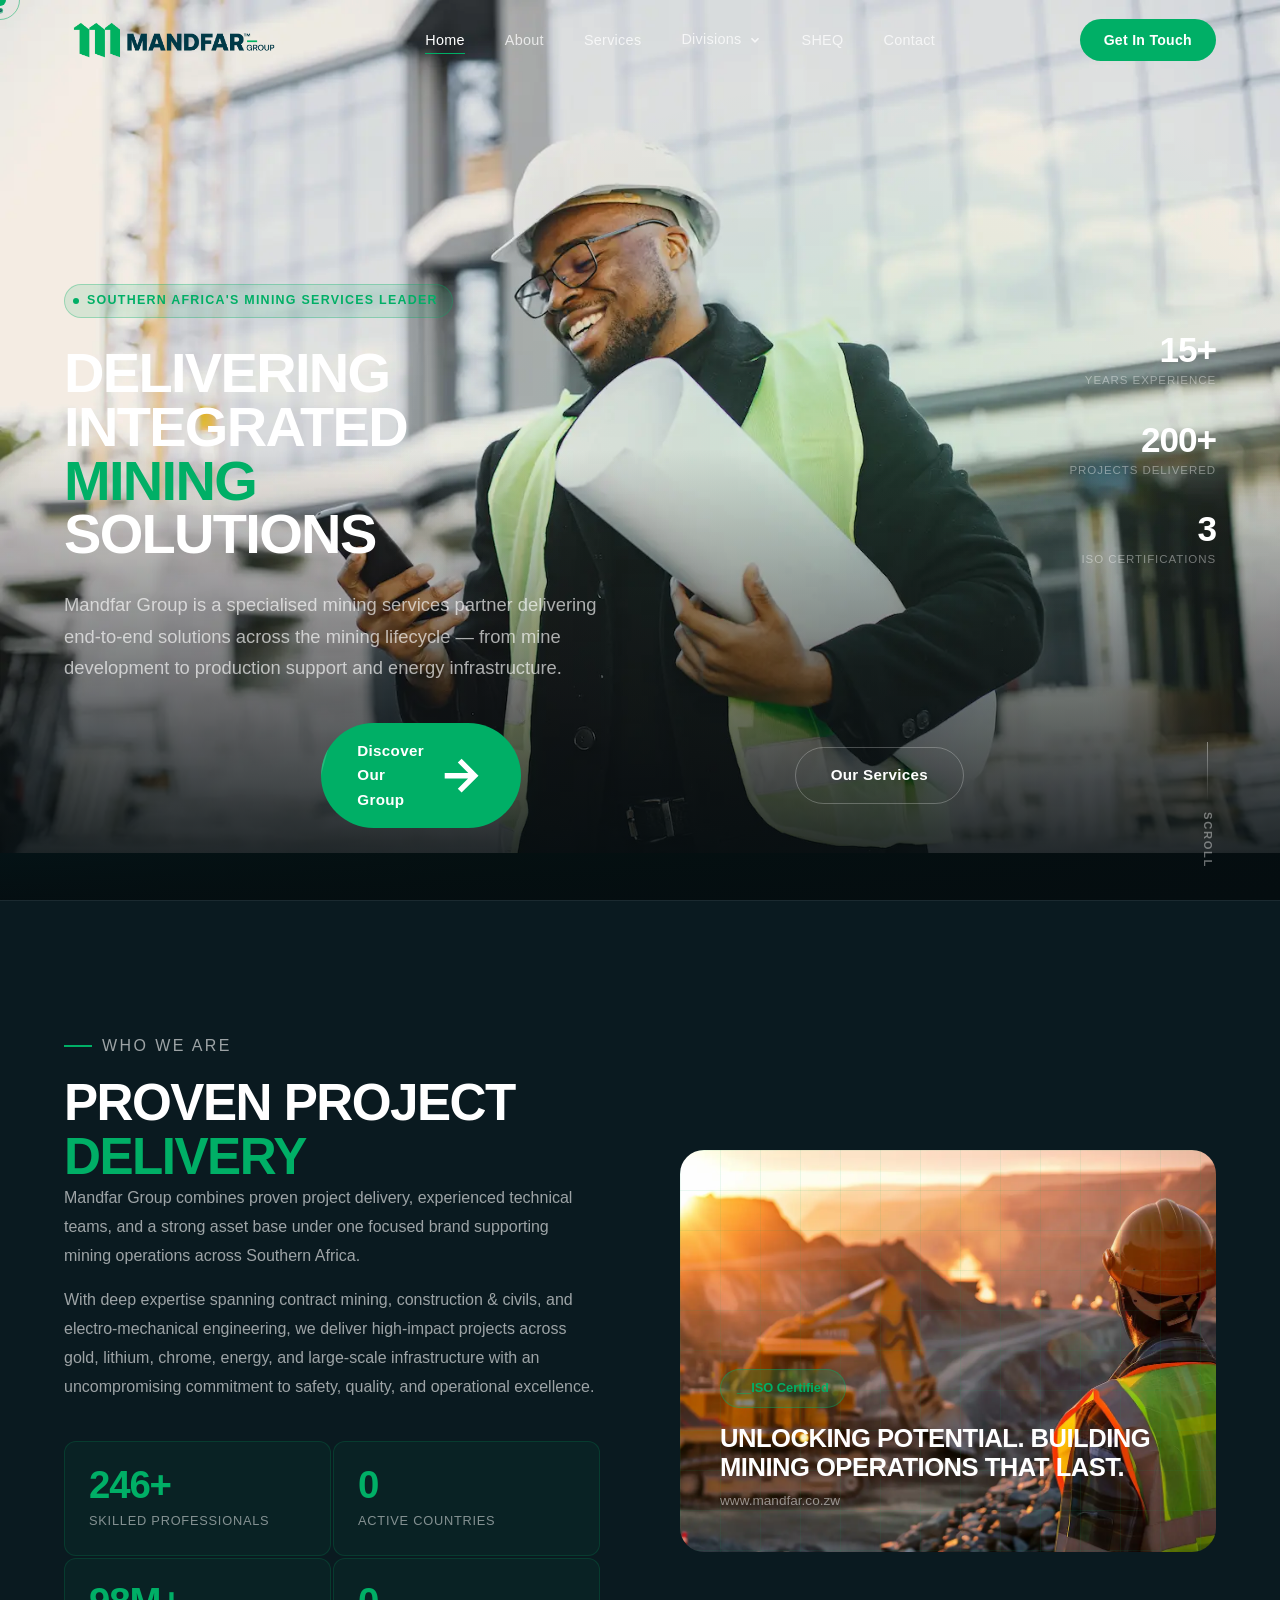
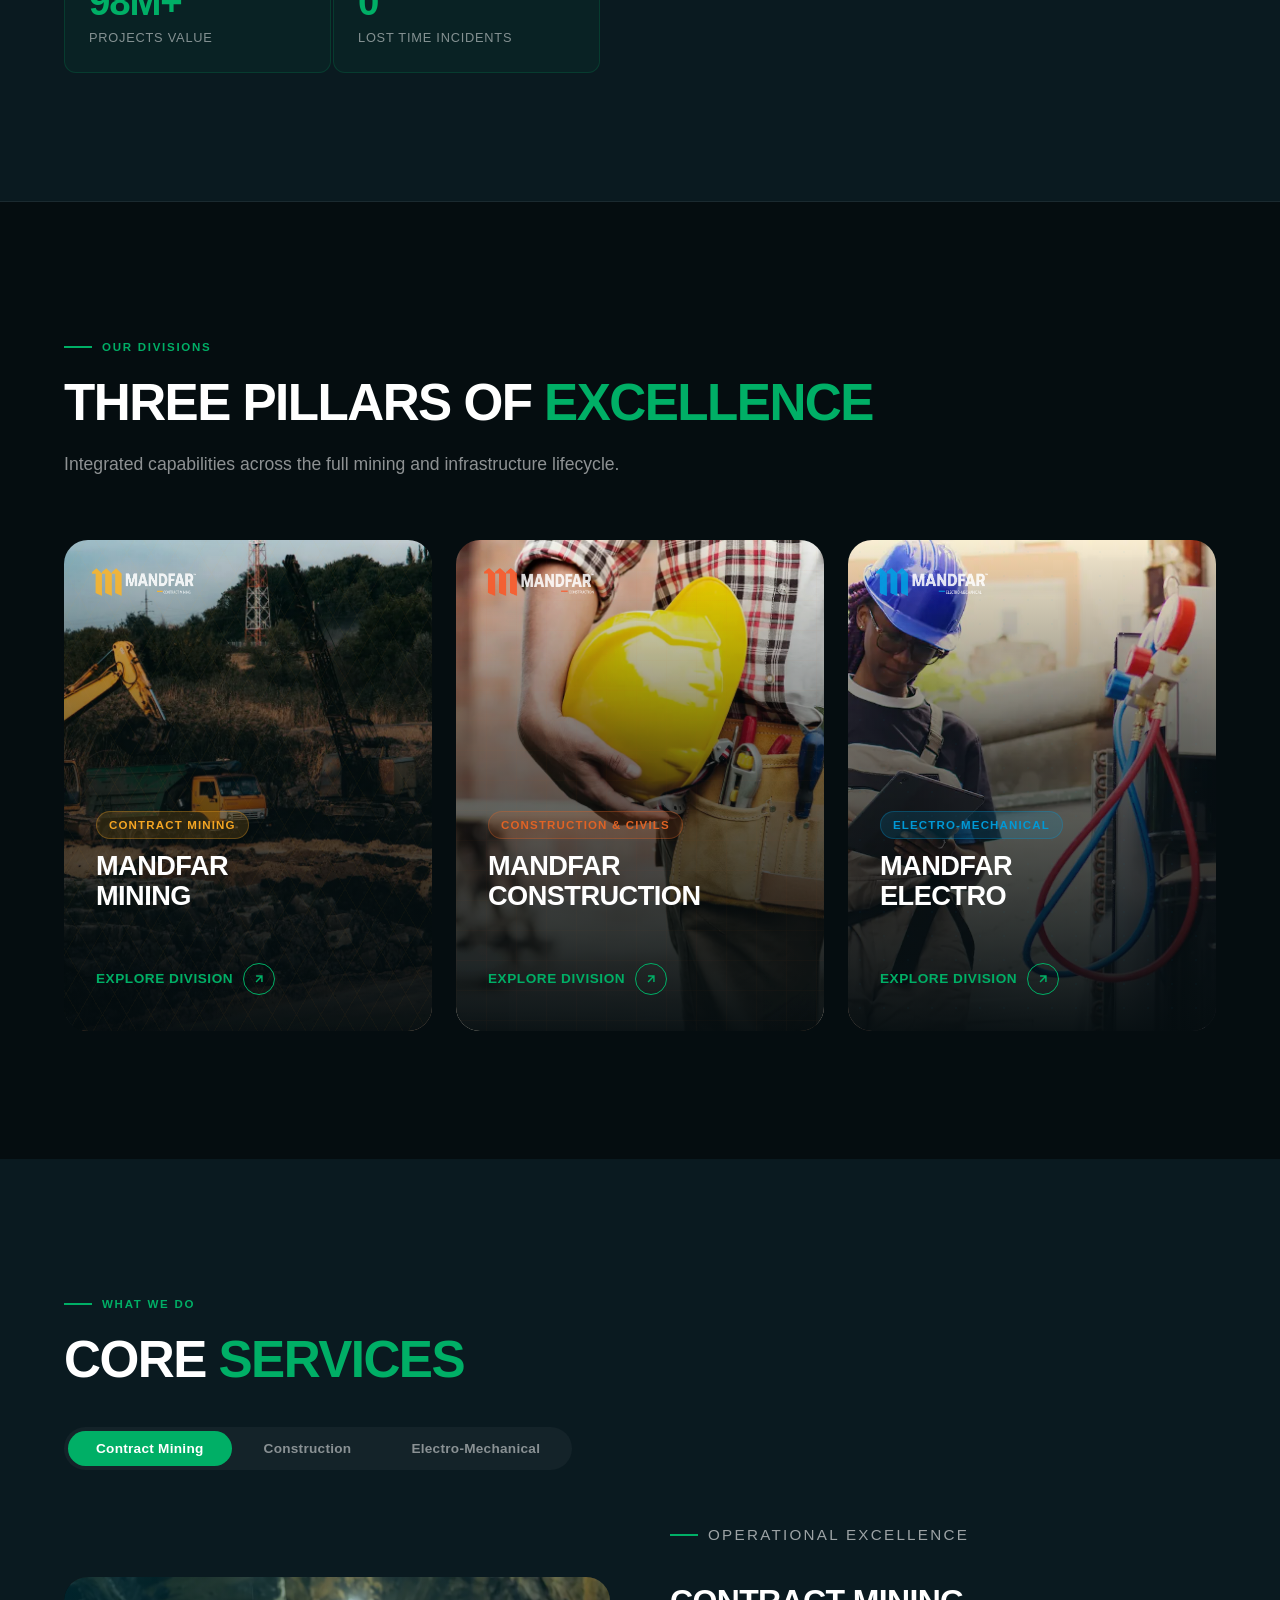
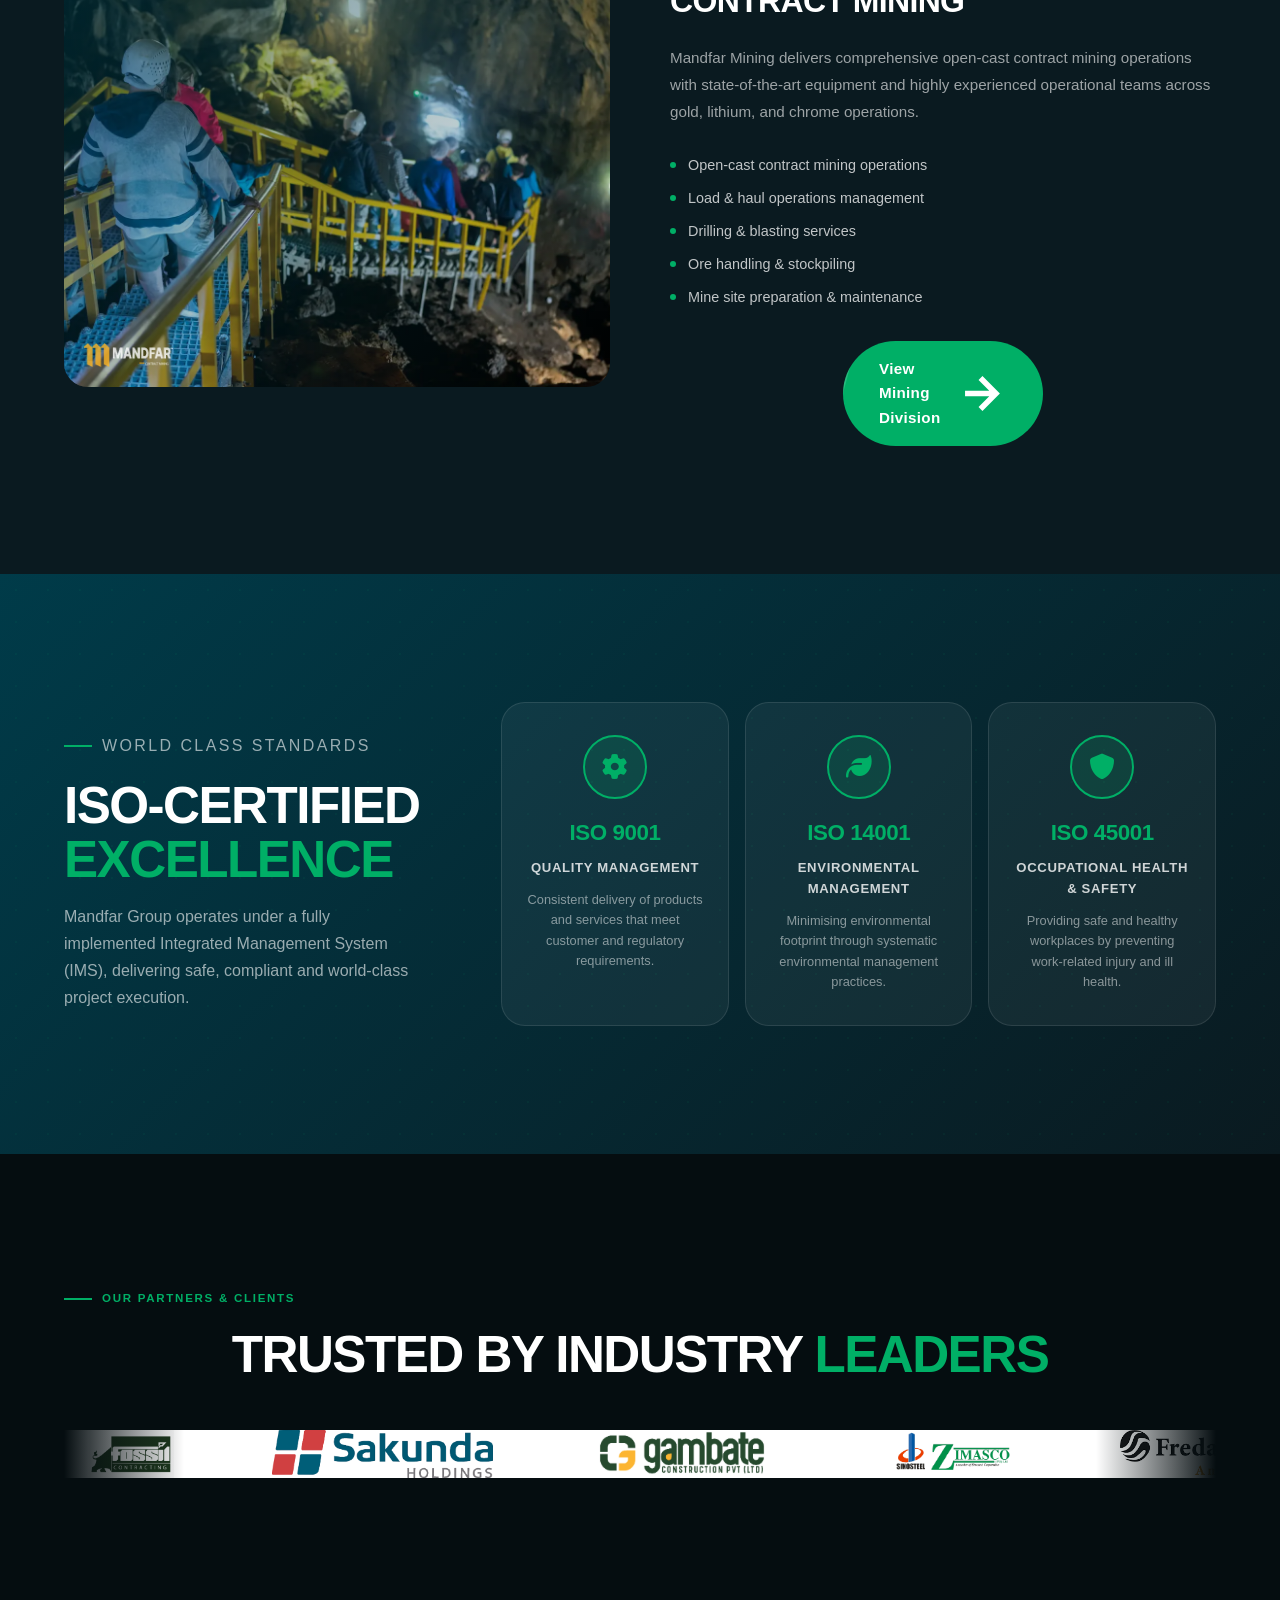
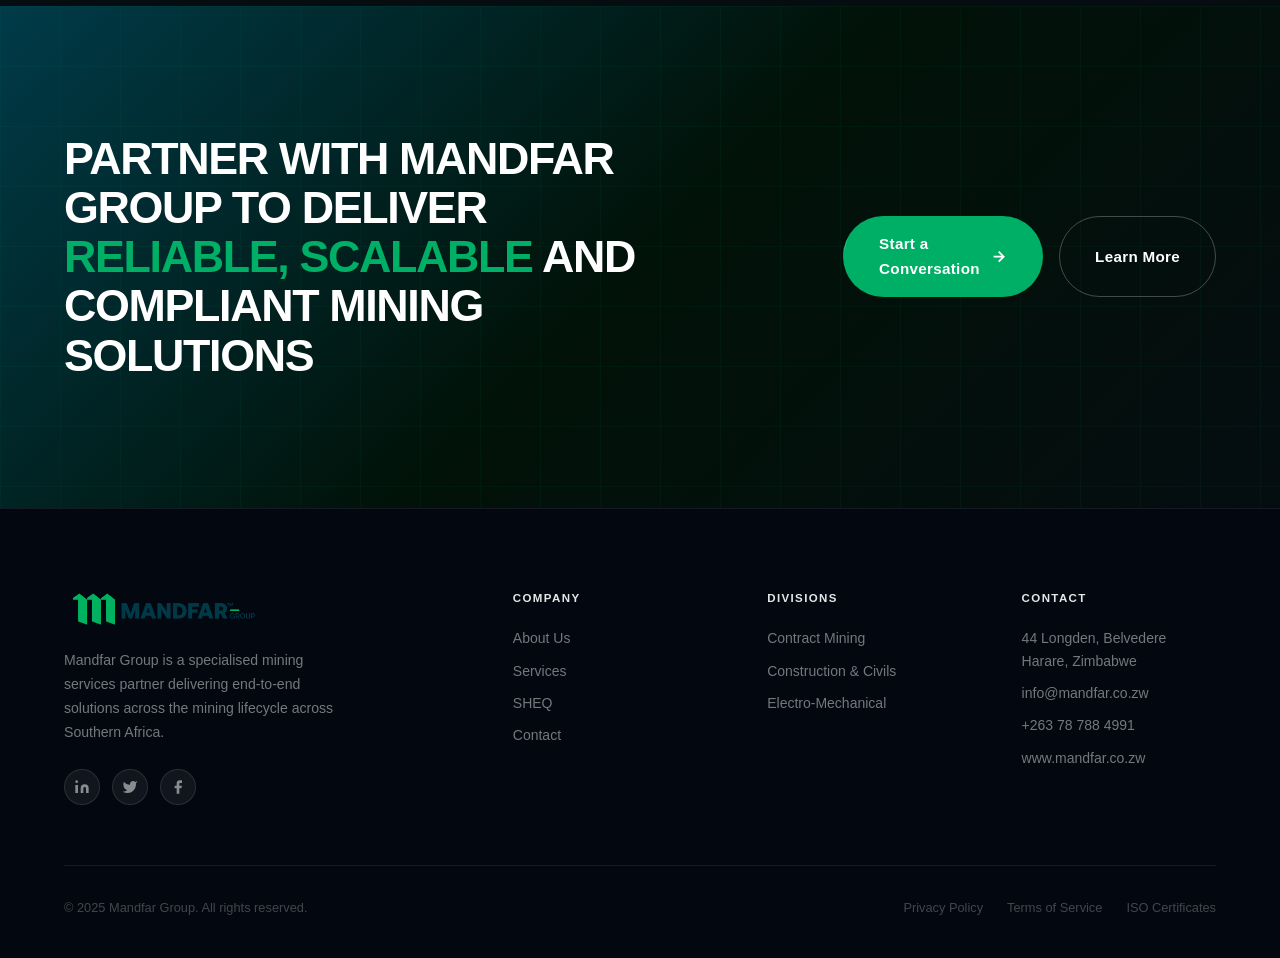
==== index.html @ 2b8f7aa3 "icon updates" ====
<!DOCTYPE html>
<html lang="en">
<head>
  <link rel="icon" type="image/svg+xml" href="/assets/mainlogo.png" />
<meta charset="UTF-8">
<meta name="viewport" content="width=device-width,initial-scale=1">
<title>Mandfar Group — Delivering Integrated Mining Solutions</title>
<meta name="description" content="Mandfar Group is a specialised mining services partner delivering end-to-end solutions across the mining lifecycle across Southern Africa.">
<link rel="stylesheet" href="css/main.css">
<link rel="stylesheet" href="https://cdnjs.cloudflare.com/ajax/libs/font-awesome/6.5.1/css/all.min.css">
<style>
/* Homepage extras */
.services-overview{background:var(--dark-2);}
.services-tabs{display:flex;gap:4px;background:rgba(255,255,255,.04);border-radius:100px;padding:4px;margin:40px 0 48px;width:fit-content;}
.services-tab{padding:10px 28px;border-radius:100px;font-size:.85rem;font-weight:600;letter-spacing:.02em;color:rgba(255,255,255,.5);transition:color .3s,background .3s;cursor:none;}
.services-tab.active{background:var(--green);color:var(--white);}
.services-content{display:none;}
.services-content.active{display:grid;grid-template-columns:1fr 1fr;gap:60px;align-items:center;}
.services-visual{position:relative;border-radius:var(--radius-lg);overflow:hidden;aspect-ratio:4/3;}
.services-visual-bg{position:absolute;inset:0;background-size:cover;background-position:center;height:100%;}
.services-visual-bg img{width:100%;height:100%;object-fit:cover;object-position:center;}
.services-visual-overlay{position:absolute;inset:0;background:linear-gradient(135deg,rgba(0,59,73,.6) 0%,transparent 100%);}
.services-info h3{font-size:2rem;font-weight:900;letter-spacing:-.02em;text-transform:uppercase;margin-bottom:16px;}
.services-info p{font-size:.95rem;font-weight:300;color:rgba(255,255,255,.6);line-height:1.8;margin-bottom:28px;}
.services-list{display:flex;flex-direction:column;gap:10px;margin-bottom:32px;}
.service-item{display:flex;align-items:center;gap:12px;font-size:.9rem;font-weight:400;color:rgba(255,255,255,.75);}
.service-item::before{content:'';width:6px;height:6px;border-radius:50%;background:var(--green);flex-shrink:0;}
.cta-band{background:linear-gradient(135deg,var(--teal) 0%,#011208 50%,var(--dark) 100%);position:relative;overflow:hidden;}
.cta-band::before{content:'';position:absolute;inset:0;background-image:linear-gradient(rgba(0,175,102,.05) 1px,transparent 1px),linear-gradient(90deg,rgba(0,175,102,.05) 1px,transparent 1px);background-size:60px 60px;}
.cta-band-inner{position:relative;z-index:1;display:flex;justify-content:space-between;align-items:center;gap:40px;flex-wrap:wrap;}
.cta-band h2{font-size:clamp(1.8rem,3.5vw,3rem);font-weight:900;letter-spacing:-.03em;text-transform:uppercase;max-width:600px;line-height:1.1;}
.cta-band h2 .accent{color:var(--green);}
.cta-band-actions{display:flex;gap:16px;flex-wrap:wrap;}
@media(max-width:900px){.services-content.active{grid-template-columns:1fr;}.cta-band-inner{flex-direction:column;align-items:flex-start;}}
@media(max-width:640px){.services-tabs{flex-wrap:wrap;border-radius:12px;}.services-tab{border-radius:8px;}}
</style>
</head>
<body>

<!-- Loader -->
<div id="page-loader">
  <img src="assets/mainlogo.png" alt="Mandfar Group" class="loader-logo">
  <div class="loader-bar-wrap"><div class="loader-bar"></div></div>
</div>

<!-- Cursor -->
<div id="cursor"></div>
<div id="cursor-follower"></div>

<!-- Navigation -->
<nav id="navbar">
  <a href="index.html" class="nav-logo"><img src="assets/mainlogo.png" alt="Mandfar Group"></a>
  <ul class="nav-links">
    <li><a href="index.html" class="nav-active">Home</a></li>
    <li><a href="about.html">About</a></li>
    <li><a href="services.html">Services</a></li>
    <li class="nav-dropdown">
      <a href="#">Divisions <svg viewBox="0 0 16 16" fill="none" stroke="currentColor" stroke-width="2"><path d="M4 6l4 4 4-4"/></svg></a>
      <div class="dropdown-menu">
        <a href="mining.html"><span class="dropdown-dot" style="background:var(--gold)"></span>Contract Mining</a>
        <a href="construction.html"><span class="dropdown-dot" style="background:var(--orange)"></span>Construction &amp; Civils</a>
        <a href="electro-mechanical.html"><span class="dropdown-dot" style="background:var(--blue)"></span>Electro-Mechanical</a>
      </div>
    </li>
    <li><a href="sheq.html">SHEQ</a></li>
    <li><a href="contact.html">Contact</a></li>
  </ul>
  <div class="nav-cta">
    <a href="contact.html" class="btn-nav">Get In Touch</a>
  </div>
  <button class="hamburger" id="hamburger" aria-label="Menu">
    <span></span><span></span><span></span>
  </button>
</nav>

<!-- Mobile Nav -->
<nav class="mobile-nav" id="mobile-nav">
  <a href="index.html">Home</a>
  <a href="about.html">About</a>
  <a href="services.html">Services</a>
  <a href="mining.html">Contract Mining</a>
  <a href="construction.html">Construction</a>
  <a href="electro-mechanical.html">Electro-Mechanical</a>
  <a href="sheq.html">SHEQ</a>
  <a href="contact.html">Contact</a>
</nav>

<!-- Hero -->
<section class="hero" >
  <div class="hero-bg"><img src="assets/hero.webp" alt="Hero Image"></div>
  <canvas id="hero-canvas"></canvas>
  <div class="hero-overlay"></div>
  <div class="hero-content">
    <div class="hero-tag"><span class="hero-tag-dot"></span> Southern Africa's Mining Services Leader</div>
    <h1 class="hero-title">
      <span class="hero-title-line"><span>Delivering</span></span>
      <span class="hero-title-line"><span>Integrated <span class="accent">Mining</span></span></span>
      <span class="hero-title-line"><span>Solutions</span></span>
    </h1>
    <p class="hero-desc">Mandfar Group is a specialised mining services partner delivering end-to-end solutions across the mining lifecycle — from mine development to production support and energy infrastructure.</p>
    <div class="hero-actions">
      <a href="about.html" class="btn-primary">Discover Our Group <svg class="btn-arrow" viewBox="0 0 24 24" fill="none" stroke="currentColor" stroke-width="2.5"><path d="M5 12h14M12 5l7 7-7 7"/></svg></a>
      <a href="services.html" class="btn-outline">Our Services</a>
    </div>
  </div>
  <div class="hero-stats">
    <div class="hero-stat">
      <div class="hero-stat-num"><span data-counter data-target="15" data-suffix="+">15+</span></div>
      <div class="hero-stat-label">Years Experience</div>
    </div>
    <div class="hero-stat">
      <div class="hero-stat-num"><span data-counter data-target="200" data-suffix="+">200+</span></div>
      <div class="hero-stat-label">Projects Delivered</div>
    </div>
    <div class="hero-stat">
      <div class="hero-stat-num"><span data-counter data-target="3" data-suffix="">3</span></div>
      <div class="hero-stat-label">ISO Certifications</div>
    </div>
  </div>
  <div class="hero-scroll">
    <div class="hero-scroll-line"></div>
    <span>Scroll</span>
  </div>
</section>

<!-- About Strip -->
<section class="section about-strip">
  <div class="about-strip-inner">
    <div class="about-strip-text">
      <p class="section-label reveal">Who We Are</p>
      <h2 class="section-title reveal delay-1">Proven Project <span class="accent">Delivery</span></h2>
      <p class="reveal delay-2">Mandfar Group combines proven project delivery, experienced technical teams, and a strong asset base under one focused brand supporting mining operations across Southern Africa.</p>
      <p class="reveal delay-3">With deep expertise spanning contract mining, construction &amp; civils, and electro-mechanical engineering, we deliver high-impact projects across gold, lithium, chrome, energy, and large-scale infrastructure with an uncompromising commitment to safety, quality, and operational excellence.</p>
      <div class="about-strip-stats">
        <div class="stat-card reveal delay-1">
          <div class="stat-card-num" data-counter data-target="250" data-suffix="+">250+</div>
          <div class="stat-card-label">Skilled Professionals</div>
        </div>
        <div class="stat-card reveal delay-2">
          <div class="stat-card-num" data-counter data-target="1" data-suffix="">1</div>
          <div class="stat-card-label">Active Countries</div>
        </div>
        <div class="stat-card reveal delay-3">
          <div class="stat-card-num" data-counter data-target="100" data-suffix="M+">$100M+</div>
          <div class="stat-card-label">Projects Value</div>
        </div>
        <div class="stat-card reveal delay-4">
          <div class="stat-card-num" data-counter data-target="0" data-suffix="">Zero</div>
          <div class="stat-card-label">Lost Time Incidents</div>
        </div>
      </div>
    </div>
    <div class="about-strip-visual reveal-right">
      <div class="about-visual-bg"><img src="assets/portrait-engineers-work-hours-job-site (1) (1).webp" alt="About Us"></div>
      <div class="about-visual-grid"></div>
      <div class="about-visual-content">
        <div class="about-visual-badge">__ISO Certified</div>
        <div class="about-visual-text">Unlocking Potential. Building Mining Operations That Last.</div>
        <div class="about-visual-sub">www.mandfar.co.zw</div>
      </div>
    </div>
  </div>
</section>

<!-- Divisions -->
<section class="section divisions-section">
  <div class="section-inner">
    <p class="section-label reveal">Our Divisions</p>
    <div style="display:flex;justify-content:space-between;align-items:flex-end;flex-wrap:wrap;gap:20px;">
      <h2 class="section-title reveal delay-1">Three Pillars of <span class="accent">Excellence</span></h2>
      <p class="section-sub reveal delay-2" style="margin-top:0;">Integrated capabilities across the full mining and infrastructure lifecycle.</p>
    </div>
    <div class="divisions-grid">
      <!-- Mining -->
      <div class="division-card division-mining reveal delay-1">
        <div class="division-bg">
          <div class="division-bg-img"><img src="assets/closeup-shot-ongoing-construction-with-tracks-bulldozer-abandoned-land.webp" alt="Mining"></div>
          <div class="division-pattern"></div>
          <div class="division-bg-overlay"></div>
        </div>
        <img src="assets/mining.png" alt="Mandfar Contract Mining" class="division-logo">
        <div class="division-content">
          <div class="division-tag">Contract Mining</div>
          <h3 class="division-title">Mandfar<br>Mining</h3>
          <p class="division-desc">Operational mining support services from open-cast contract mining to load &amp; haul, drilling, blasting, and mine site preparation.</p>
          <div class="division-services">
            <span class="division-service-tag">Open-cast Mining</span>
            <span class="division-service-tag">Load &amp; Haul</span>
            <span class="division-service-tag">Drilling</span>
            <span class="division-service-tag">Blasting</span>
          </div>
          <a href="mining.html" class="division-cta">
            Explore Division
            <div class="division-cta-arrow">
              <svg width="14" height="14" viewBox="0 0 24 24" fill="none" stroke="currentColor" stroke-width="2.5"><path d="M7 17L17 7M7 7h10v10"/></svg>
            </div>
          </a>
        </div>
      </div>
      <!-- Construction -->
      <div class="division-card division-construction reveal delay-2">
        <div class="division-bg">
          <div class="division-bg-img"><img src="assets/construction-worker (1).webp" alt="Construction Worker"></div>
          <div class="division-pattern"></div>
          <div class="division-bg-overlay"></div>
        </div>
        <img src="assets/construction.png" alt="Mandfar Construction" class="division-logo">
        <div class="division-content">
          <div class="division-tag">Construction &amp; Civils</div>
          <h3 class="division-title">Mandfar<br>Construction</h3>
          <p class="division-desc">Mining and infrastructure development — from mine access roads and bulk earthworks to road construction and industrial platforms.</p>
          <div class="division-services">
            <span class="division-service-tag">Earthworks</span>
            <span class="division-service-tag">Road Construction</span>
            <span class="division-service-tag">Infrastructure</span>
          </div>
          <a href="construction.html" class="division-cta">
            Explore Division
            <div class="division-cta-arrow">
              <svg width="14" height="14" viewBox="0 0 24 24" fill="none" stroke="currentColor" stroke-width="2.5"><path d="M7 17L17 7M7 7h10v10"/></svg>
            </div>
          </a>
        </div>
      </div>
      <!-- Electro -->
      <div class="division-card division-electro reveal delay-3">
        <div class="division-bg">
          <div class="division-bg-img"><img src="assets/professional-calibrating-vacuum-pump.webp" alt="Electro-Mechanical"></div>
          <div class="division-pattern"></div>
          <div class="division-bg-overlay"></div>
        </div>
        <img src="assets/electromechanical.png" alt="Mandfar Electro-Mechanical" class="division-logo">
        <div class="division-content">
          <div class="division-tag">Electro-Mechanical</div>
          <h3 class="division-title">Mandfar<br>Electro</h3>
          <p class="division-desc">Specialist engineering &amp; power solutions including solar PV plants, substations, electro-mechanical installations and geotechnical services.</p>
          <div class="division-services">
            <span class="division-service-tag">Solar PV</span>
            <span class="division-service-tag">Substations</span>
            <span class="division-service-tag">Power Infrastructure</span>
          </div>
          <a href="electro-mechanical.html" class="division-cta">
            Explore Division
            <div class="division-cta-arrow">
              <svg width="14" height="14" viewBox="0 0 24 24" fill="none" stroke="currentColor" stroke-width="2.5"><path d="M7 17L17 7M7 7h10v10"/></svg>
            </div>
          </a>
        </div>
      </div>
    </div>
  </div>
</section>

<!-- Services Overview -->
<section class="section services-overview">
  <div class="section-inner">
    <p class="section-label reveal">What We Do</p>
    <h2 class="section-title reveal delay-1">Core <span class="accent">Services</span></h2>
    <div class="services-tabs">
      <button class="services-tab active" data-tab="tab-mining">Contract Mining</button>
      <button class="services-tab" data-tab="tab-construction">Construction</button>
      <button class="services-tab" data-tab="tab-electro">Electro-Mechanical</button>
    </div>

    <div class="services-content active" id="tab-mining">
      <div class="services-visual reveal-left">
        <div class="services-visual-bg mining-bg-1"><img src="assets/view-ialomitei-cave-bucegi-mountains-romania.webp" alt="Mining"></div>
        <div class="services-visual-overlay"></div>
        <div style="position:absolute;bottom:20px;left:20px;z-index:2;">
          <img src="assets/mining.png" style="height:24px;opacity:.8;">
        </div>
      </div>
      <div class="services-info reveal-right">
        <p class="section-label">Operational Excellence</p>
        <h3>Contract Mining</h3>
        <p>Mandfar Mining delivers comprehensive open-cast contract mining operations with state-of-the-art equipment and highly experienced operational teams across gold, lithium, and chrome operations.</p>
        <ul class="services-list">
          <li class="service-item">Open-cast contract mining operations</li>
          <li class="service-item">Load &amp; haul operations management</li>
          <li class="service-item">Drilling &amp; blasting services</li>
          <li class="service-item">Ore handling &amp; stockpiling</li>
          <li class="service-item">Mine site preparation &amp; maintenance</li>
        </ul>
        <a href="mining.html" class="btn-primary">View Mining Division <svg class="btn-arrow" viewBox="0 0 24 24" fill="none" stroke="currentColor" stroke-width="2.5"><path d="M5 12h14M12 5l7 7-7 7"/></svg></a>
      </div>
    </div>

    <div class="services-content" id="tab-construction">
      <div class="services-visual reveal-left">
        <div class="services-visual-bg construction-bg-1"><img src="assets/working-hard-building-man-construction-worker.webp" alt="Construction Worker"></div>
        <div class="services-visual-overlay" style="background:linear-gradient(135deg,rgba(224,99,37,.3) 0%,transparent 100%)"></div>
        <div style="position:absolute;bottom:20px;left:20px;z-index:2;">
          <img src="assets/construction.png" style="height:24px;opacity:.8;">
        </div>
      </div>
      <div class="services-info reveal-right">
        <p class="section-label">Build With Precision</p>
        <h3>Construction &amp; Civils</h3>
        <p>Mandfar Construction delivers mining and infrastructure development projects with the highest standards of quality and safety — from access roads to national infrastructure.</p>
        <ul class="services-list">
          <li class="service-item">Mine access &amp; haul roads</li>
          <li class="service-item">Bulk earthworks &amp; excavation</li>
          <li class="service-item">Road construction &amp; surfacing</li>
          <li class="service-item">Drainage, culverts &amp; concrete works</li>
          <li class="service-item">Industrial platforms &amp; land servicing</li>
        </ul>
        <a href="construction.html" class="btn-primary">View Construction Division <svg class="btn-arrow" viewBox="0 0 24 24" fill="none" stroke="currentColor" stroke-width="2.5"><path d="M5 12h14M12 5l7 7-7 7"/></svg></a>
      </div>
    </div>

    <div class="services-content" id="tab-electro">
      <div class="services-visual reveal-left">
        <div class="services-visual-bg electro-bg-1"><img src="assets/person-near-alternative-energy-plant.webp" alt="Electro-Mechanical"></div>
        <div class="services-visual-overlay" style="background:linear-gradient(135deg,rgba(0,153,214,.3) 0%,transparent 100%)"></div>
        <div style="position:absolute;bottom:20px;left:20px;z-index:2;">
          <img src="assets/electromechanical.png" style="height:24px;opacity:.8;">
        </div>
      </div>
      <div class="services-info reveal-right">
        <p class="section-label">Power &amp; Engineering</p>
        <h3>Electro-Mechanical &amp; Energy</h3>
        <p>Mandfar Electro delivers specialist engineering and power solutions, from solar PV plants and substations to electro-mechanical installations and piling services.</p>
        <ul class="services-list">
          <li class="service-item">Electro-mechanical installations</li>
          <li class="service-item">Solar PV plants &amp; power infrastructure</li>
          <li class="service-item">Substations &amp; transmission lines</li>
          <li class="service-item">Piling &amp; geotechnical services</li>
          <li class="service-item">Heavy plant &amp; specialist equipment hire</li>
        </ul>
        <a href="electro-mechanical.html" class="btn-primary">View Electro Division <svg class="btn-arrow" viewBox="0 0 24 24" fill="none" stroke="currentColor" stroke-width="2.5"><path d="M5 12h14M12 5l7 7-7 7"/></svg></a>
      </div>
    </div>
  </div>
</section>

<!-- ISO Certifications -->
<section class="section iso-section">
  <div class="section-inner">
    <div class="iso-inner">
      <div class="iso-heading reveal-left">
        <p class="section-label">World Class Standards</p>
        <h2 class="section-title">ISO-Certified <span class="accent">Excellence</span></h2>
        <p>Mandfar Group operates under a fully implemented Integrated Management System (IMS), delivering safe, compliant and world-class project execution.</p>
      </div>
      <div class="iso-cards">
        <div class="iso-card reveal delay-1">
          <div class="iso-badge"><i class="fa-notdog fa-solid fa-gear" style="color: #00af66;"></i></div>
          <div class="iso-num">ISO 9001</div>
          <div class="iso-name">Quality Management</div>
          <div class="iso-desc">Consistent delivery of products and services that meet customer and regulatory requirements.</div>
        </div>
        <div class="iso-card reveal delay-2">
          <div class="iso-badge"><i class="fa-solid fa-leaf" style="color: #00af66;"></i></div>
          <div class="iso-num">ISO 14001</div>
          <div class="iso-name">Environmental Management</div>
          <div class="iso-desc">Minimising environmental footprint through systematic environmental management practices.</div>
        </div>
        <div class="iso-card reveal delay-3">
          <div class="iso-badge"><i class="fa-solid fa-shield" style="color: #00af66;"></i></div>
          <div class="iso-num">ISO 45001</div>
          <div class="iso-name">Occupational Health &amp; Safety</div>
          <div class="iso-desc">Providing safe and healthy workplaces by preventing work-related injury and ill health.</div>
        </div>
      </div>
    </div>
  </div>
</section>

<!-- Partners -->
<section class="section partners-section">
  <div class="section-inner">
    <p class="section-label reveal" style="justify-content:center;">Our Partners &amp; Clients</p>
    <h2 class="section-title reveal delay-1" style="text-align:center;">Trusted By Industry <span class="accent">Leaders</span></h2>
  </div>
  <div class="partners-track-wrap" style="margin-top:48px;">
      <div class="partners-track" style="background-color: rgb(255, 255, 255);">
      <div class="partner-placeholder"><img src="assets/companylogos/fossilLogo.png" style="height: 48px;"></div>
      <div class="partner-placeholder"><img src="assets/companylogos/construction.png" style="height: 48px;"></div>
      <div class="partner-placeholder"><img src="assets/companylogos/gambate.png" style="height: 48px;"></div>
      <div class="partner-placeholder"><img src="assets/companylogos/zimasco.png" style="height: 48px;"></div>
      <div class="partner-placeholder"><img src="assets/companylogos/freda.png" style="height: 48px;"></div>
      <div class="partner-placeholder"><img src="assets/companylogos/khayah.png" style='height: 48px;'></div>
      <div class="partner-placeholder"><img src="assets/companylogos/zimplats.png" style="height: 48px;"></div>
      <div class="partner-placeholder"><img src="assets/companylogos/kuvimba.png" style="height: 48px;"></div>
      <div class="partner-placeholder"><img src="assets/companylogos/bnc logo.webp" style="height: 78px;"></div>
      <div class="partner-placeholder"><img src="assets/companylogos/bankabc.png" style="height: 48px;"></div>
      <div class="partner-placeholder"><img src="assets/companylogos/urban.png" style="height: 48px;"></div>
      <div class="partner-placeholder"><img src="assets/companylogos/genesis.png" style="height: 48px;"></div>
      <div class="partner-placeholder"><img src="assets/companylogos/masimba.png" style="height: 78px;"></div>
      <div class="partner-placeholder"><img src="assets/companylogos/ministry.png" style="height: 48px;"></div>
      <div class="partner-placeholder"><img src="assets/companylogos/jecca.png" style="height: 48px;"></div>
    </div>
  </div>
</section>

<!-- CTA Band -->
<section class="section cta-band">
  <div class="section-inner cta-band-inner">
    <h2 class="reveal">Partner with Mandfar Group to deliver <span class="accent">Reliable, Scalable</span> and Compliant Mining Solutions</h2>
    <div class="cta-band-actions reveal delay-2">
      <a href="contact.html" class="btn-primary">Start a Conversation <svg class="btn-arrow" viewBox="0 0 24 24" fill="none" stroke="currentColor" stroke-width="2.5"><path d="M5 12h14M12 5l7 7-7 7"/></svg></a>
      <a href="about.html" class="btn-outline">Learn More</a>
    </div>
  </div>
</section>

<!-- Footer -->
<footer>
  <div class="footer-inner">
    <div class="footer-top">
      <div class="footer-brand">
        <img src="assets/mainlogo.png" alt="Mandfar Group">
        <p>Mandfar Group is a specialised mining services partner delivering end-to-end solutions across the mining lifecycle across Southern Africa.</p>
        <div class="footer-social">
          <a href="#" class="social-link" aria-label="LinkedIn"><svg width="16" height="16" viewBox="0 0 24 24" fill="currentColor"><path d="M16 8a6 6 0 016 6v7h-4v-7a2 2 0 00-2-2 2 2 0 00-2 2v7h-4v-7a6 6 0 016-6zM2 9h4v12H2z"/><circle cx="4" cy="4" r="2"/></svg></a>
          <a href="#" class="social-link" aria-label="Twitter"><svg width="16" height="16" viewBox="0 0 24 24" fill="currentColor"><path d="M23 3a10.9 10.9 0 01-3.14 1.53 4.48 4.48 0 00-7.86 3v1A10.66 10.66 0 013 4s-4 9 5 13a11.64 11.64 0 01-7 2c9 5 20 0 20-11.5a4.5 4.5 0 00-.08-.83A7.72 7.72 0 0023 3z"/></svg></a>
          <a href="#" class="social-link" aria-label="Facebook"><svg width="16" height="16" viewBox="0 0 24 24" fill="currentColor"><path d="M18 2h-3a5 5 0 00-5 5v3H7v4h3v8h4v-8h3l1-4h-4V7a1 1 0 011-1h3z"/></svg></a>
        </div>
      </div>
      <div class="footer-col">
        <h4>Company</h4>
        <a href="about.html">About Us</a>
        <a href="services.html">Services</a>
        <a href="sheq.html">SHEQ</a>
        <a href="contact.html">Contact</a>
      </div>
      <div class="footer-col">
        <h4>Divisions</h4>
        <a href="mining.html">Contract Mining</a>
        <a href="construction.html">Construction &amp; Civils</a>
        <a href="electro-mechanical.html">Electro-Mechanical</a>
      </div>
      <div class="footer-col">
        <h4>Contact</h4>
        <a href="#">44 Longden, Belvedere<br>Harare, Zimbabwe</a>
        <a href="mailto:info@mandfar.co.zw">info@mandfar.co.zw</a>
        <a href="tel:+263787884991">+263 78 788 4991</a>
        <a href="http://www.mandfar.co.zw">www.mandfar.co.zw</a>
      </div>
    </div>
    <div class="footer-bottom">
      <p class="footer-copy">© 2025 Mandfar Group. All rights reserved.</p>
      <div class="footer-bottom-links">
        <a href="#">Privacy Policy</a>
        <a href="#">Terms of Service</a>
        <a href="#">ISO Certificates</a>
      </div>
    </div>
  </div>
</footer>

<script src="js/canvas.js"></script>
<script src="js/main.js"></script>
</body>
</html>
---- css/main.css ----
/* ============================================
   MANDFAR GROUP — MAIN STYLESHEET
   ============================================ */

@font-face {
  font-family: 'Aeonik';
  src: url('../assets/fonnts_com-Aeonik_Light.ttf') format('truetype');
  font-weight: 300; font-style: normal;
}
@font-face {
  font-family: 'Aeonik';
  src: url('../assets/fonnts_com-Aeonik_Regular.ttf') format('truetype');
  font-weight: 400; font-style: normal;
}
@font-face {
  font-family: 'Aeonik';
  src: url('../assets/fonnts_com-Aeonik_Bold.ttf') format('truetype');
  font-weight: 700; font-style: normal;
}
@font-face {
  font-family: 'Aeonik';
  src: url('../assets/fonnts_com-Aeonik_Black.ttf') format('truetype');
  font-weight: 900; font-style: normal;
}

:root {
  --green:#00AF66;--green-light:#00D67D;--green-dark:#007A47;
  --teal:#003B49;--teal-light:#005266;
  --dark:#050D10;--dark-2:#0A1A20;--dark-3:#0F2530;
  --white:#FFFFFF;--off-white:#EEF4F2;
  --gray:#8AA4AC;--gray-light:#BDD0D5;
  --gold:#F5A623;--orange:#E06325;--blue:#0099D6;
  --border-color:rgba(0,175,102,0.18);--border-dim:rgba(255,255,255,0.07);
  --nav-h:80px;--pad-x:clamp(20px,5vw,80px);--section-gap:clamp(80px,10vw,140px);
  --radius:12px;--radius-lg:24px;
  --ease-out:cubic-bezier(0.0,0.0,0.2,1);--ease-in-out:cubic-bezier(0.4,0.0,0.2,1);
  --spring:cubic-bezier(0.34,1.56,0.64,1);
  --shadow-glow:0 0 40px rgba(0,175,102,0.25);--shadow-card:0 20px 60px rgba(0,0,0,0.4);
}

*,*::before,*::after{box-sizing:border-box;margin:0;padding:0;}
html{scroll-behavior:smooth;font-size:16px;-webkit-text-size-adjust:100%;}
body{font-family:'Aeonik','Helvetica Neue',Arial,sans-serif;background:var(--dark);color:var(--white);line-height:1.6;overflow-x:hidden;cursor:none;}
img{display:block;max-width:100%;}
a{color:inherit;text-decoration:none;}
ul{list-style:none;}
button{cursor:none;font-family:inherit;border:none;background:none;}
input,textarea,select{font-family:inherit;}

/* Cursor */
#cursor{position:fixed;width:12px;height:12px;background:var(--green);border-radius:50%;pointer-events:none;z-index:9999;transform:translate(-50%,-50%);transition:transform .1s,width .3s var(--spring),height .3s var(--spring),background .3s;}
#cursor-follower{position:fixed;width:40px;height:40px;border:1.5px solid rgba(0,175,102,.5);border-radius:50%;pointer-events:none;z-index:9998;transform:translate(-50%,-50%);transition:transform .15s var(--ease-out),width .4s var(--spring),height .4s var(--spring),border-color .3s;}
body.cursor-hover #cursor{width:8px;height:8px;background:var(--white);}
body.cursor-hover #cursor-follower{width:60px;height:60px;border-color:var(--green);}

/* Loader */
#page-loader{position:fixed;inset:0;background:var(--dark);z-index:10000;display:flex;align-items:center;justify-content:center;flex-direction:column;gap:24px;transition:opacity .6s var(--ease-out),visibility .6s;}
#page-loader.loaded{opacity:0;visibility:hidden;}
.loader-logo{width:200px;opacity:0;animation:loaderFadeIn .8s .3s var(--ease-out) forwards;}
.loader-bar-wrap{width:200px;height:2px;background:rgba(255,255,255,.1);border-radius:2px;overflow:hidden;opacity:0;animation:loaderFadeIn .6s .6s ease forwards;}
.loader-bar{height:100%;background:linear-gradient(90deg,var(--green),var(--green-light));width:0;animation:loaderProgress 1.2s .8s var(--ease-in-out) forwards;}
@keyframes loaderFadeIn{to{opacity:1;}}
@keyframes loaderProgress{to{width:100%;}}

/* Nav */
#navbar{position:fixed;top:0;left:0;right:0;height:var(--nav-h);z-index:1000;transition:background .4s,backdrop-filter .4s,box-shadow .4s;padding:0 var(--pad-x);display:flex;align-items:center;justify-content:space-between;}
#navbar.scrolled{background:rgba(5,13,16,.92);backdrop-filter:blur(20px);-webkit-backdrop-filter:blur(20px);box-shadow:0 1px 0 var(--border-dim);}
.nav-logo img{height:44px;width:auto;}
.nav-links{display:flex;align-items:center;gap:8px;list-style:none;}
.nav-links a{padding:8px 16px;font-size:.9rem;font-weight:500;letter-spacing:.02em;color:rgba(255,255,255,.75);transition:color .2s;position:relative;}
.nav-links a::after{content:'';position:absolute;bottom:2px;left:16px;right:16px;height:1.5px;background:var(--green);transform:scaleX(0);transform-origin:left;transition:transform .3s var(--ease-out);}
.nav-links a:hover{color:var(--white);}
.nav-links a:hover::after{transform:scaleX(1);}
.nav-links .nav-active::after{transform:scaleX(1);}
.nav-links .nav-active{color:var(--white);}

/* Dropdown */
.nav-dropdown{position:relative;}
.nav-dropdown>a{display:flex;align-items:center;gap:6px;}
.nav-dropdown>a svg{width:14px;height:14px;transition:transform .3s;}
.nav-dropdown:hover>a svg{transform:rotate(180deg);}
.dropdown-menu{position:absolute;top:calc(100% + 8px);left:50%;transform:translateX(-50%) translateY(8px);background:rgba(10,26,32,.98);backdrop-filter:blur(20px);border:1px solid var(--border-dim);border-radius:var(--radius);padding:8px;min-width:220px;opacity:0;visibility:hidden;transition:opacity .3s,transform .3s var(--spring),visibility .3s;pointer-events:none;}
.nav-dropdown:hover .dropdown-menu{opacity:1;visibility:visible;transform:translateX(-50%) translateY(0);pointer-events:all;}
.dropdown-menu a{display:flex;align-items:center;gap:12px;padding:12px 16px;border-radius:8px;font-size:.88rem;color:rgba(255,255,255,.7);transition:background .2s,color .2s;white-space:nowrap;}
.dropdown-menu a:hover{background:rgba(0,175,102,.1);color:var(--white);}
.dropdown-menu a::after{display:none;}
.dropdown-dot{width:8px;height:8px;border-radius:50%;flex-shrink:0;}

.nav-cta{display:flex;align-items:center;gap:16px;}
.btn-nav{padding:10px 24px;background:var(--green);color:var(--white) !important;border-radius:100px;font-size:.88rem;font-weight:600;letter-spacing:.02em;transition:background .2s,transform .2s var(--spring),box-shadow .2s !important;}
.btn-nav:hover{background:var(--green-light) !important;transform:translateY(-1px);box-shadow:0 8px 24px rgba(0,175,102,.35) !important;}
.btn-nav::after{display:none !important;}

.hamburger{display:none;flex-direction:column;justify-content:center;width:36px;height:36px;gap:5px;cursor:none;}
.hamburger span{display:block;height:2px;background:var(--white);transition:transform .3s,opacity .3s;transform-origin:center;}
.hamburger.open span:nth-child(1){transform:translateY(7px) rotate(45deg);}
.hamburger.open span:nth-child(2){opacity:0;}
.hamburger.open span:nth-child(3){transform:translateY(-7px) rotate(-45deg);}
.mobile-nav{position:fixed;inset:0;top:var(--nav-h);background:rgba(5,13,16,.98);backdrop-filter:blur(20px);z-index:999;display:flex;flex-direction:column;align-items:center;justify-content:center;gap:8px;opacity:0;visibility:hidden;transition:opacity .4s,visibility .4s;}
.mobile-nav.open{opacity:1;visibility:visible;}
.mobile-nav a{font-size:1.5rem;font-weight:700;letter-spacing:-.02em;color:rgba(255,255,255,.6);padding:12px 24px;transition:color .2s;}
.mobile-nav a:hover{color:var(--green);}

/* Hero */
.hero{position:relative;height:100vh;min-height:700px;display:flex;flex-direction:column;justify-content:flex-end;padding:0 var(--pad-x) clamp(60px,8vh,100px);overflow:hidden;background-image: url('assets/hero.jpg');}
#hero-canvas{position:absolute;inset:0;width:100%;height:100%;}
.hero-bg{position:absolute;inset:0;background:linear-gradient(150deg,#020C10 0%,var(--teal) 40%,#012018 70%,#050D10 100%);}
.hero-bg::before{content:'';position:absolute;inset:0;background:radial-gradient(ellipse 60% 60% at 70% 50%,rgba(0,175,102,.12) 0%,transparent 70%);}
.hero-overlay{position:absolute;inset:0;background:linear-gradient(to bottom,transparent 50%,rgba(5,13,16,.95) 100%);}
.hero-content{position:relative;z-index:2;max-width:900px;}
.hero-tag{display:inline-flex;align-items:center;gap:8px;padding:6px 14px 6px 8px;background:rgba(0,175,102,.12);border:1px solid rgba(0,175,102,.3);border-radius:100px;font-size:.78rem;font-weight:600;letter-spacing:.1em;text-transform:uppercase;color:var(--green);margin-bottom:28px;opacity:0;animation:heroFadeUp .8s 1.4s var(--ease-out) forwards;}
.hero-tag-dot{width:6px;height:6px;border-radius:50%;background:var(--green);animation:pulse 2s infinite;}
.hero-title{font-size:clamp(2.3rem,5vw,3.5rem);font-weight:900;line-height:.96;letter-spacing:-.03em;text-transform:uppercase;margin-bottom:28px;overflow:hidden;}
.hero-title-line{display:block;overflow:hidden;}
.hero-title-line span{display:block;opacity:0;transform:translateY(100%);animation:heroSlideUp .9s var(--ease-out) forwards;}
.hero-title-line:nth-child(1) span{animation-delay:1.6s;}
.hero-title-line:nth-child(2) span{animation-delay:1.75s;}
.hero-title-line:nth-child(3) span{animation-delay:1.9s;}
.hero-title .accent{color:var(--green);}
.hero-desc{font-size:clamp(.95rem,1.5vw,1.15rem);font-weight:300;color:rgba(255,255,255,.65);max-width:540px;line-height:1.7;margin-bottom:40px;opacity:0;animation:heroFadeUp .8s 2.1s var(--ease-out) forwards;}
.hero-actions{display:flex;align-items:center;gap:16px;flex-wrap:wrap;opacity:0;animation:heroFadeUp .8s 2.25s var(--ease-out) forwards;}
.hero-scroll{position:absolute;bottom:32px;right:var(--pad-x);z-index:2;display:flex;flex-direction:column;align-items:center;gap:10px;opacity:0;animation:heroFadeUp .8s 2.5s var(--ease-out) forwards;}
.hero-scroll span{font-size:.7rem;font-weight:600;letter-spacing:.15em;text-transform:uppercase;color:rgba(255,255,255,.4);writing-mode:vertical-rl;}
.hero-scroll-line{width:1px;height:60px;background:linear-gradient(to bottom,rgba(255,255,255,.4),transparent);animation:scrollPulse 2s infinite;}
.hero-stats{position:absolute;right:var(--pad-x);top:50%;transform:translateY(-50%);z-index:2;display:flex;flex-direction:column;gap:32px;opacity:0;animation:heroFadeRight .8s 2.3s var(--ease-out) forwards;}
.hero-stat{text-align:right;}
.hero-stat-num{font-size:2.2rem;font-weight:900;line-height:1;letter-spacing:-.03em;color:var(--white);}
.hero-stat-num .stat-accent{color:var(--green);}
.hero-stat-label{font-size:.72rem;font-weight:500;letter-spacing:.08em;text-transform:uppercase;color:rgba(255,255,255,.4);margin-top:4px;}

@keyframes heroFadeUp{from{opacity:0;transform:translateY(20px);}to{opacity:1;transform:translateY(0);}}
@keyframes heroFadeRight{from{opacity:0;transform:translate(20px,-50%);}to{opacity:1;transform:translate(0,-50%);}}
@keyframes heroSlideUp{from{opacity:0;transform:translateY(100%);}to{opacity:1;transform:translateY(0);}}
@keyframes scrollPulse{0%,100%{opacity:.4;transform:scaleY(1);}50%{opacity:1;transform:scaleY(1.2);}}
@keyframes pulse{0%,100%{opacity:1;transform:scale(1);}50%{opacity:.5;transform:scale(.8);}}

/* Buttons */
.btn-primary{display:inline-flex;align-items:center;gap:10px;padding:16px 36px;background:var(--green);color:var(--white);border-radius:100px;font-size:.95rem;font-weight:700;letter-spacing:.02em;transition:background .25s,transform .25s var(--spring),box-shadow .25s;position:relative;overflow:hidden;}
.btn-primary::before{content:'';position:absolute;inset:0;background:rgba(255,255,255,.15);transform:translateX(-100%) skewX(-15deg);transition:transform .5s var(--ease-out);}
.btn-primary:hover::before{transform:translateX(110%) skewX(-15deg);}
.btn-primary:hover{background:var(--green-dark);transform:translateY(-2px);box-shadow:0 16px 40px rgba(0,175,102,.4);}
.btn-outline{display:inline-flex;align-items:center;gap:10px;padding:15px 35px;border:1.5px solid rgba(255,255,255,.25);color:var(--white);border-radius:100px;font-size:.95rem;font-weight:600;letter-spacing:.02em;transition:border-color .25s,background .25s,transform .25s var(--spring);}
.btn-outline:hover{border-color:var(--green);background:rgba(0,175,102,.08);transform:translateY(-2px);}

/* Sections */
.section{padding:var(--section-gap) var(--pad-x);}
.section-inner{max-width:1320px;margin:0 auto;}
.section-label{display:inline-flex;align-items:center;gap:10px;font-size:.72rem;font-weight:700;letter-spacing:.15em;text-transform:uppercase;color:var(--green);margin-bottom:20px;}
.section-label::before{content:'';width:28px;height:2px;background:var(--green);}
.section-title{font-size:clamp(2rem,4vw,3.5rem);font-weight:900;line-height:1.05;letter-spacing:-.03em;text-transform:uppercase;}
.section-title .accent{color:var(--green);}
.section-sub{font-size:clamp(.95rem,1.4vw,1.1rem);font-weight:300;color:rgba(255,255,255,.55);line-height:1.7;max-width:560px;margin-top:16px;}

/* About Strip */
.about-strip{background:var(--dark-2);border-top:1px solid var(--border-dim);border-bottom:1px solid var(--border-dim);}
.about-strip-inner{max-width:1320px;margin:0 auto;display:grid;grid-template-columns:1fr 1fr;gap:80px;align-items:center;}
.about-strip-text p{font-size:1rem;font-weight:300;color:rgba(255,255,255,.6);line-height:1.8;margin-bottom:16px;}
.about-strip-stats{display:grid;grid-template-columns:1fr 1fr;gap:2px;margin-top:40px;}
.stat-card{background:rgba(0,175,102,.06);border:1px solid var(--border-color);border-radius:12px;padding:24px;transition:background .3s,transform .3s var(--spring);}
.stat-card:hover{background:rgba(0,175,102,.1);transform:translateY(-2px);}
.stat-card-num{font-size:2.4rem;font-weight:900;line-height:1;letter-spacing:-.03em;color:var(--green);margin-bottom:6px;}
.stat-card-label{font-size:.8rem;font-weight:500;color:rgba(255,255,255,.5);text-transform:uppercase;letter-spacing:.06em;}
.about-strip-visual{position:relative;border-radius:var(--radius-lg);overflow:hidden;aspect-ratio:4/3;}
.about-visual-bg{position:absolute;inset:0;background:linear-gradient(135deg,var(--teal) 0%,#00190F 100%);height: 100%;}
.about-visual-bg img{width:100%;height:100%;object-fit:cover;object-position:center;}
.about-visual-grid{position:absolute;inset:0;background-image:linear-gradient(rgba(0,175,102,.08) 1px,transparent 1px),linear-gradient(90deg,rgba(0,175,102,.08) 1px,transparent 1px);background-size:40px 40px;}
.about-visual-content{position:relative;z-index:1;height:100%;display:flex;flex-direction:column;justify-content:flex-end;padding:40px;}
.about-visual-badge{display:inline-flex;align-items:center;gap:8px;padding:8px 16px;background:rgba(0,175,102,.2);border:1px solid rgba(0,175,102,.4);border-radius:100px;font-size:.8rem;font-weight:600;color:var(--green);margin-bottom:16px;width:fit-content;}
.about-visual-text{font-size:1.6rem;font-weight:900;line-height:1.15;letter-spacing:-.02em;text-transform:uppercase;}
.about-visual-sub{font-size:.85rem;color:rgba(255,255,255,.5);margin-top:8px;}

/* Divisions */
.divisions-section{background:var(--dark);}
.divisions-grid{display:grid;grid-template-columns:repeat(3,1fr);gap:24px;margin-top:60px;}
.division-card{position:relative;border-radius:var(--radius-lg);overflow:hidden;aspect-ratio:3/4;cursor:none;transition:transform .4s var(--spring),box-shadow .4s;}
.division-card:hover{transform:translateY(-8px);box-shadow:0 40px 80px rgba(0,0,0,.5);}
.division-bg{position:absolute;inset:0;transition:transform .6s var(--ease-out);}
.division-card:hover .division-bg{transform:scale(1.05);}
.division-bg-img{position:absolute;inset:0;background-size:cover;background-position:center; height:100%;}
.division-bg-img img{width:100%;height:100%;object-fit:cover;object-position:center;}
.division-bg-overlay{position:absolute;inset:0;background:linear-gradient(to top,rgba(5,13,16,.97) 0%,rgba(5,13,16,.5) 60%,transparent 100%);transition:opacity .4s;}
.division-card:hover .division-bg-overlay{background:linear-gradient(to top,rgba(5,13,16,.98) 0%,rgba(5,13,16,.65) 70%,rgba(5,13,16,.2) 100%);}
.division-mining .division-bg-img{background:radial-gradient(ellipse at 30% 30%,rgba(245,166,35,.25) 0%,transparent 50%),radial-gradient(ellipse at 70% 70%,rgba(0,175,102,.15) 0%,transparent 40%),linear-gradient(145deg,#1a0d00 0%,#3d2200 30%,#0d1a0a 60%,var(--teal) 100%);}
.division-construction .division-bg-img{background:radial-gradient(ellipse at 60% 30%,rgba(224,99,37,.25) 0%,transparent 50%),linear-gradient(145deg,#1a0800 0%,#3d1500 30%,#1a1000 60%,#0a1520 100%);}
.division-electro .division-bg-img{background:radial-gradient(ellipse at 50% 20%,rgba(0,153,214,.3) 0%,transparent 50%),linear-gradient(145deg,#000d1a 0%,#001f3d 30%,#001320 60%,#050D10 100%);}
.division-pattern{position:absolute;inset:0;z-index:1;opacity:.05;}
.division-mining .division-pattern{background-image:repeating-linear-gradient(60deg,transparent,transparent 20px,rgba(245,166,35,.6) 20px,rgba(245,166,35,.6) 21px),repeating-linear-gradient(-60deg,transparent,transparent 20px,rgba(245,166,35,.6) 20px,rgba(245,166,35,.6) 21px);}
.division-construction .division-pattern{background-image:linear-gradient(rgba(224,99,37,.5) 1px,transparent 1px),linear-gradient(90deg,rgba(224,99,37,.5) 1px,transparent 1px);background-size:30px 30px;}
.division-electro .division-pattern{background-image:radial-gradient(rgba(0,153,214,.6) 1px,transparent 1px);background-size:24px 24px;}
.division-content{position:absolute;inset:0;z-index:3;display:flex;flex-direction:column;justify-content:flex-end;padding:36px 32px;}
.division-logo{position:absolute;top:28px;left:28px;height:28px;z-index:4;opacity:.85;transition:opacity .3s;}
.division-card:hover .division-logo{opacity:1;}
.division-tag{display:inline-flex;align-items:center;gap:6px;padding:4px 12px;border-radius:100px;font-size:.72rem;font-weight:700;letter-spacing:.1em;text-transform:uppercase;margin-bottom:12px;width:fit-content;}
.division-mining .division-tag{background:rgba(245,166,35,.15);color:var(--gold);border:1px solid rgba(245,166,35,.3);}
.division-construction .division-tag{background:rgba(224,99,37,.15);color:var(--orange);border:1px solid rgba(224,99,37,.3);}
.division-electro .division-tag{background:rgba(0,153,214,.15);color:var(--blue);border:1px solid rgba(0,153,214,.3);}
.division-title{font-size:1.7rem;font-weight:900;line-height:1.1;letter-spacing:-.02em;text-transform:uppercase;margin-bottom:12px;}
.division-desc{font-size:.87rem;font-weight:300;color:rgba(255,255,255,.55);line-height:1.65;max-height:0;overflow:hidden;transition:max-height .5s var(--ease-out),opacity .4s;opacity:0;}
.division-card:hover .division-desc{max-height:120px;opacity:1;}
.division-services{display:flex;flex-wrap:wrap;gap:6px;margin-top:16px;max-height:0;overflow:hidden;transition:max-height .5s .1s var(--ease-out),opacity .4s .1s;opacity:0;}
.division-card:hover .division-services{max-height:80px;opacity:1;}
.division-service-tag{padding:3px 10px;background:rgba(255,255,255,.08);border-radius:100px;font-size:.72rem;font-weight:500;color:rgba(255,255,255,.6);}
.division-cta{display:flex;align-items:center;gap:10px;margin-top:24px;font-size:.85rem;font-weight:700;letter-spacing:.04em;text-transform:uppercase;color:var(--green);transition:gap .3s var(--spring);}
.division-card:hover .division-cta{gap:16px;}
.division-cta-arrow{width:32px;height:32px;border-radius:50%;border:1.5px solid var(--green);display:flex;align-items:center;justify-content:center;transition:background .3s,transform .3s var(--spring);}
.division-card:hover .division-cta-arrow{background:var(--green);transform:rotate(45deg);}

/* ISO */
.iso-section{background:linear-gradient(135deg,var(--teal) 0%,var(--dark-2) 100%);position:relative;overflow:hidden;}
.iso-section::before{content:'';position:absolute;inset:0;background-image:radial-gradient(rgba(0,175,102,.06) 1px,transparent 1px);background-size:32px 32px;}
.iso-inner{position:relative;z-index:1;display:grid;grid-template-columns:1fr 2fr;gap:80px;align-items:center;}
.iso-heading p{font-size:1rem;font-weight:300;color:rgba(255,255,255,.6);line-height:1.7;margin-top:16px;}
.iso-cards{display:grid;grid-template-columns:repeat(3,1fr);gap:16px;}
.iso-card{background:rgba(255,255,255,.05);border:1px solid rgba(255,255,255,.1);border-radius:var(--radius-lg);padding:32px 24px;transition:background .3s,transform .3s var(--spring),border-color .3s;text-align:center;}
.iso-card:hover{background:rgba(0,175,102,.1);border-color:rgba(0,175,102,.3);transform:translateY(-4px);}
.iso-badge{width:64px;height:64px;border-radius:50%;background:rgba(0,175,102,.15);border:2px solid var(--green);display:flex;align-items:center;justify-content:center;margin:0 auto 16px;font-size:1.6rem;}
.iso-num{font-size:1.4rem;font-weight:900;letter-spacing:-.02em;color:var(--green);margin-bottom:6px;}
.iso-name{font-size:.82rem;font-weight:600;text-transform:uppercase;letter-spacing:.05em;color:rgba(255,255,255,.8);margin-bottom:12px;}
.iso-desc{font-size:.8rem;font-weight:300;color:rgba(255,255,255,.5);line-height:1.6;}

/* Partners */
.partners-section{background:var(--dark);overflow:hidden;}
.partners-track-wrap{position:relative;margin-top:48px;overflow:hidden;}
.partners-track-wrap::before,.partners-track-wrap::after{content:'';position:absolute;top:0;bottom:0;width:120px;z-index:2;}
.partners-track-wrap::before{left:0;background:linear-gradient(to right,var(--dark),transparent);}
.partners-track-wrap::after{right:0;background:linear-gradient(to left,var(--dark),transparent);}
.partners-track{display:flex;gap:48px;animation:partnerScroll 50s linear infinite;width:max-content;}
.partners-track:hover{animation-play-state:paused;}
.partner-placeholder{height:48px;display:flex;align-items:center;padding:0 24px;background:rgba(255,255,255,.04);border:1px solid rgba(255,255,255,.08);border-radius:10px;font-size:.78rem;font-weight:700;letter-spacing:.1em;text-transform:uppercase;color:rgba(255,255,255,.3);white-space:nowrap;flex-shrink:0;transition:background .3s,color .3s,border-color .3s;}
.partner-placeholder:hover{background:rgba(0,175,102,.08);color:rgba(255,255,255,.6);border-color:rgba(0,175,102,.2);}
@keyframes partnerScroll{from{transform:translateX(0);}to{transform:translateX(-50%);}}

/* Footer */
footer{background:#030810;border-top:1px solid var(--border-dim);padding:80px var(--pad-x) 40px;}
.footer-inner{max-width:1320px;margin:0 auto;}
.footer-top{display:grid;grid-template-columns:2fr 1fr 1fr 1fr;gap:60px;padding-bottom:60px;border-bottom:1px solid var(--border-dim);}
.footer-brand img{height:40px;margin-bottom:20px;}
.footer-brand p{font-size:.88rem;font-weight:300;color:rgba(255,255,255,.45);line-height:1.7;max-width:280px;margin-bottom:24px;}
.footer-social{display:flex;gap:12px;}
.social-link{width:36px;height:36px;border-radius:50%;background:rgba(255,255,255,.06);border:1px solid rgba(255,255,255,.1);display:flex;align-items:center;justify-content:center;color:rgba(255,255,255,.5);transition:background .3s,border-color .3s,color .3s,transform .3s var(--spring);}
.social-link:hover{background:rgba(0,175,102,.15);border-color:var(--green);color:var(--green);transform:translateY(-2px);}
.footer-col h4{font-size:.72rem;font-weight:700;letter-spacing:.12em;text-transform:uppercase;color:rgba(255,255,255,.9);margin-bottom:20px;}
.footer-col a{display:block;font-size:.875rem;font-weight:300;color:rgba(255,255,255,.45);margin-bottom:10px;transition:color .2s,transform .2s;}
.footer-col a:hover{color:var(--green);transform:translateX(4px);}
.footer-bottom{display:flex;justify-content:space-between;align-items:center;padding-top:32px;flex-wrap:wrap;gap:16px;}
.footer-copy{font-size:.8rem;font-weight:300;color:rgba(255,255,255,.25);}
.footer-bottom-links{display:flex;gap:24px;}
.footer-bottom-links a{font-size:.8rem;font-weight:300;color:rgba(255,255,255,.25);transition:color .2s;}
.footer-bottom-links a:hover{color:var(--green);}

/* Scroll Reveal */
.reveal{opacity:0;transform:translateY(30px);transition:opacity .7s var(--ease-out),transform .7s var(--ease-out);}
.reveal.visible{opacity:1;transform:translateY(0);}
.reveal-left{opacity:0;transform:translateX(-30px);transition:opacity .7s var(--ease-out),transform .7s var(--ease-out);}
.reveal-left.visible{opacity:1;transform:translateX(0);}
.reveal-right{opacity:0;transform:translateX(30px);transition:opacity .7s var(--ease-out),transform .7s var(--ease-out);}
.reveal-right.visible{opacity:1;transform:translateX(0);}
.reveal-scale{opacity:0;transform:scale(.95);transition:opacity .7s var(--ease-out),transform .7s var(--ease-out);}
.reveal-scale.visible{opacity:1;transform:scale(1);}
.delay-1{transition-delay:.1s !important;}
.delay-2{transition-delay:.2s !important;}
.delay-3{transition-delay:.3s !important;}
.delay-4{transition-delay:.4s !important;}
.delay-5{transition-delay:.5s !important;}

/* Page Hero */
.page-hero{position:relative;height:55vh;min-height:420px;display:flex;flex-direction:column;justify-content:flex-end;padding:0 var(--pad-x) clamp(40px,6vh,80px);overflow:hidden;}
.page-hero-bg{position:absolute;inset:0;}
.page-hero-overlay{position:absolute;inset:0;background:linear-gradient(to bottom,rgba(5,13,16,.3) 0%,rgba(5,13,16,.9) 100%);}
.page-hero-content{position:relative;z-index:2;}
.page-hero-breadcrumb{display:flex;align-items:center;gap:8px;font-size:.8rem;font-weight:500;color:rgba(255,255,255,.4);margin-bottom:16px;text-transform:uppercase;letter-spacing:.08em;}
.page-hero-breadcrumb span{color:var(--green);}
.page-hero h1{font-size:clamp(2.5rem,6vw,5.5rem);font-weight:900;line-height:.95;letter-spacing:-.03em;text-transform:uppercase;}
.page-hero-sub{font-size:1.1rem;font-weight:300;color:rgba(255,255,255,.6);margin-top:16px;max-width:560px;}

/* Projects Grid */
.projects-grid{display:grid;grid-template-columns:repeat(auto-fill,minmax(320px,1fr));gap:24px;margin-top:48px;}
.project-card{position:relative;border-radius:var(--radius-lg);overflow:hidden;aspect-ratio:4/3;cursor:none;transition:transform .4s var(--spring),box-shadow .4s;}
.project-card:hover{transform:translateY(-6px);box-shadow:0 32px 64px rgba(0,0,0,.5);}
.project-card-bg{position:absolute;inset:0;background-size:cover;background-position:center;transition:transform .6s var(--ease-out);}
.project-card:hover .project-card-bg{transform:scale(1.06);}
.project-card-overlay{position:absolute;inset:0;background:linear-gradient(to top,rgba(5,13,16,.95) 0%,rgba(5,13,16,.3) 60%,transparent 100%);}
.project-card-content{position:absolute;inset:0;z-index:2;display:flex;flex-direction:column;justify-content:flex-end;padding:28px 24px;}
.project-tag{display:inline-flex;padding:4px 10px;background:rgba(0,175,102,.2);border:1px solid rgba(0,175,102,.4);border-radius:100px;font-size:.7rem;font-weight:700;letter-spacing:.08em;text-transform:uppercase;color:var(--green);margin-bottom:8px;width:fit-content;}
.project-title{font-size:1.2rem;font-weight:700;line-height:1.2;letter-spacing:-.01em;}
.project-location{font-size:.8rem;font-weight:300;color:rgba(255,255,255,.5);margin-top:6px;}

/* Team */
.team-grid{display:grid;grid-template-columns:repeat(auto-fill,minmax(220px,1fr));gap:20px;margin-top:56px;}
.team-card{background:var(--dark-2);border:1px solid var(--border-dim);border-radius:var(--radius-lg);overflow:hidden;transition:transform .3s var(--spring),border-color .3s,box-shadow .3s;cursor:none;}
.team-card:hover{transform:translateY(-6px);border-color:var(--border-color);box-shadow:var(--shadow-card);}
.team-card-photo{position:relative;aspect-ratio:3/4;overflow:hidden;}
.team-card-photo-bg{position:absolute;inset:0;background-size:cover;background-position:top center;transition:transform .5s var(--ease-out);}
.team-card:hover .team-card-photo-bg{transform:scale(1.04);}
.team-card-photo-overlay{position:absolute;inset:0;background:linear-gradient(to top,rgba(5,13,16,.8) 0%,transparent 60%);}
.team-card-info{padding:20px;}
.team-card-name{font-size:1.05rem;font-weight:700;letter-spacing:-.01em;margin-bottom:4px;}
.team-card-role{font-size:.78rem;font-weight:500;text-transform:uppercase;letter-spacing:.06em;color:var(--green);}
.team-initial{width:100%;height:100%;display:flex;align-items:center;justify-content:center;font-size:4rem;font-weight:900;letter-spacing:-.05em;color:rgba(255,255,255,.12);}

/* Values */
.values-grid{display:grid;grid-template-columns:repeat(auto-fill,minmax(260px,1fr));gap:16px;margin-top:48px;}
.value-card{background:var(--dark-2);border:1px solid var(--border-dim);border-radius:var(--radius-lg);padding:32px 28px;transition:background .3s,border-color .3s,transform .3s var(--spring);}
.value-card:hover{background:rgba(0,175,102,.06);border-color:var(--border-color);transform:translateY(-4px);}
.value-icon{width:52px;height:52px;border-radius:14px;background:rgba(0,175,102,.1);display:flex;align-items:center;justify-content:center;margin-bottom:20px;font-size:1.4rem;}
.value-title{font-size:1.1rem;font-weight:700;letter-spacing:-.01em;margin-bottom:8px;}
.value-desc{font-size:.875rem;font-weight:300;color:rgba(255,255,255,.5);line-height:1.7;}

/* Contact */
.contact-grid{display:grid;grid-template-columns:1fr 1.4fr;gap:60px;margin-top:60px;}
.contact-info-item{display:flex;align-items:flex-start;gap:16px;padding:24px 0;border-bottom:1px solid var(--border-dim);}
.contact-icon{width:48px;height:48px;border-radius:12px;background:rgba(0,175,102,.1);border:1px solid rgba(0,175,102,.2);display:flex;align-items:center;justify-content:center;flex-shrink:0;font-size:1.2rem;}
.contact-info-label{font-size:.72rem;font-weight:700;letter-spacing:.1em;text-transform:uppercase;color:var(--green);margin-bottom:4px;}
.contact-info-value{font-size:.95rem;font-weight:400;color:rgba(255,255,255,.75);}
.contact-form-wrap{background:var(--dark-2);border:1px solid var(--border-dim);border-radius:var(--radius-lg);padding:40px;}
.contact-form-wrap h3{font-size:1.5rem;font-weight:900;letter-spacing:-.02em;text-transform:uppercase;margin-bottom:32px;}
.form-grid{display:grid;grid-template-columns:1fr 1fr;gap:16px;}
.form-group{display:flex;flex-direction:column;gap:8px;}
.form-group.full{grid-column:1 / -1;}
.btn-primary{width:200px;
    margin:auto;
    display:flex;
    justify-content:center;}
.form-label{font-size:.78rem;font-weight:600;letter-spacing:.06em;text-transform:uppercase;color:rgba(255,255,255,.6);}
.form-input,.form-select,.form-textarea{background:rgba(255,255,255,.04);border:1px solid rgba(255,255,255,.1);border-radius:10px;padding:14px 16px;color:var(--white);font-size:.9rem;transition:border-color .3s,background .3s;outline:none;}
.form-input:focus,.form-select:focus,.form-textarea:focus{border-color:var(--green);background:rgba(0,175,102,.04);}
.form-textarea{min-height:120px;resize:vertical;}
.form-select option{background:var(--dark-2);}
.map-wrap{border-radius:var(--radius-lg);overflow:hidden;height:320px;margin-top:40px;border:1px solid var(--border-dim);}
.map-wrap iframe{width:100%;height:100%;border:none;filter:grayscale(1) invert(.85) contrast(.9);}
.contact-logos{ height: 32px; }

/* SHEQ */
.sheq-principles{display:grid;grid-template-columns:repeat(auto-fill,minmax(260px,1fr));gap:20px;}
.sheq-card{background:var(--dark-2);border:1px solid var(--border-dim);border-radius:var(--radius-lg);overflow:hidden;transition:transform .3s var(--spring),box-shadow .3s;}
.sheq-card:hover{transform:translateY(-6px);box-shadow:var(--shadow-card);}
.sheq-card-header{padding:28px;border-bottom:1px solid var(--border-dim);display:flex;align-items:center;gap:16px;}
.sheq-card-letter{width:56px;height:56px;border-radius:14px;display:flex;align-items:center;justify-content:center;font-size:1.8rem;font-weight:900;letter-spacing:-.05em;flex-shrink:0;}
.sheq-S .sheq-card-letter{background:rgba(0,175,102,.15);color:var(--green);}
.sheq-H .sheq-card-letter{background:rgba(224,99,37,.15);color:var(--orange);}
.sheq-E .sheq-card-letter{background:rgba(0,153,214,.15);color:var(--blue);}
.sheq-Q .sheq-card-letter{background:rgba(245,166,35,.15);color:var(--gold);}
.sheq-card-title{font-size:1rem;font-weight:700;letter-spacing:-.01em;}
.sheq-card-subtitle{font-size:.78rem;color:rgba(255,255,255,.45);margin-top:3px;}
.sheq-card-body{padding:24px 28px;}
.sheq-card-body p{font-size:.875rem;font-weight:300;color:rgba(255,255,255,.55);line-height:1.7;}
.sheq-commitments{display:flex;flex-direction:column;gap:8px;margin-top:16px;}
.sheq-commitment{display:flex;align-items:center;gap:10px;font-size:.82rem;color:rgba(255,255,255,.65);}
.sheq-commitment::before{content:'→';color:var(--green);font-weight:700;}
.sheq-stats{display:grid;grid-template-columns:repeat(4,1fr);gap:20px;margin:48px 0;}
.sheq-stat{background:linear-gradient(135deg,var(--dark-2) 0%,rgba(0,59,73,.5) 100%);border:1px solid var(--border-color);border-radius:var(--radius-lg);padding:32px 24px;text-align:center;transition:transform .3s var(--spring);}
.sheq-stat:hover{transform:translateY(-4px);}
.sheq-stat-num{font-size:2.4rem;font-weight:900;letter-spacing:-.03em;color:var(--green);margin-bottom:6px;}
.sheq-stat-label{font-size:.8rem;font-weight:500;text-transform:uppercase;letter-spacing:.06em;color:rgba(255,255,255,.5);}
.sheq-image-grid{display:grid;grid-template-columns:2fr 1fr 1fr;grid-template-rows:auto auto;gap:12px;}
.sheq-img{border-radius:var(--radius);overflow:hidden;position:relative;}
.sheq-img.large{grid-row:1 / 3;aspect-ratio:2/3;}
.sheq-img.small{aspect-ratio:4/3;}
.sheq-img-bg{position:absolute;inset:0;background-size:cover;background-position:center;transition:transform .5s var(--ease-out);}
.sheq-img:hover .sheq-img-bg{transform:scale(1.05);}
.sheq-img-overlay{position:absolute;inset:0;background:rgba(0,0,0,.3);}
.sheq-img-label{position:absolute;bottom:16px;left:16px;background:rgba(0,175,102,.85);backdrop-filter:blur(8px);padding:6px 14px;border-radius:100px;font-size:.72rem;font-weight:700;letter-spacing:.06em;text-transform:uppercase;color:var(--white);}
.sheq-img-1 .sheq-img-bg{background:radial-gradient(ellipse at 40% 60%,rgba(0,175,102,.3) 0%,transparent 50%),linear-gradient(135deg,#002010 0%,#003B20 50%,#001a10 100%);}
.sheq-img-2 .sheq-img-bg{background:radial-gradient(ellipse at 60% 40%,rgba(245,166,35,.2) 0%,transparent 50%),linear-gradient(135deg,#200800 0%,#3d1500 100%);}
.sheq-img-3 .sheq-img-bg{background:radial-gradient(ellipse at 50% 50%,rgba(0,153,214,.25) 0%,transparent 50%),linear-gradient(135deg,#001020 0%,#002040 100%);}
.sheq-img-4 .sheq-img-bg{background:linear-gradient(135deg,#0a1a00 0%,#1a3010 100%);}
.sheq-img-5 .sheq-img-bg{background:linear-gradient(135deg,#1a0a00 0%,#3d2010 100%);}

/* Sub-company heroes */
.subco-hero-mining{background:radial-gradient(ellipse at 60% 40%,rgba(245,166,35,.2) 0%,transparent 50%),linear-gradient(150deg,#0d0600 0%,#2a1500 40%,var(--teal) 100%);}
.subco-hero-construction{background:radial-gradient(ellipse at 40% 60%,rgba(224,99,37,.2) 0%,transparent 50%),linear-gradient(150deg,#0d0300 0%,#2a0e00 40%,#0a1520 100%);}
.subco-hero-electro{background:radial-gradient(ellipse at 50% 30%,rgba(0,153,214,.2) 0%,transparent 50%),linear-gradient(150deg,#000508 0%,#000f20 40%,var(--teal) 100%);}
.about-hero-bg{background:radial-gradient(ellipse at 30% 70%,rgba(0,175,102,.2) 0%,transparent 50%),linear-gradient(150deg,var(--teal) 0%,#010d06 60%,var(--dark) 100%);}
.services-hero-bg{background:radial-gradient(ellipse at 70% 30%,rgba(0,175,102,.15) 0%,transparent 50%),linear-gradient(150deg,#030C0A 0%,var(--teal) 50%,#050D10 100%);}
.sheq-hero-bg{background:radial-gradient(ellipse at 50% 50%,rgba(0,175,102,.2) 0%,transparent 50%),linear-gradient(135deg,#020f06 0%,#013020 40%,var(--teal) 100%);}
.contact-hero-bg{background:linear-gradient(135deg,var(--teal) 0%,#010d06 50%,var(--dark) 100%);}

/* Timeline */
.timeline{position:relative;padding-left:32px;}
.timeline::before{content:'';position:absolute;left:0;top:0;bottom:0;width:2px;background:linear-gradient(to bottom,var(--green),transparent);}
.timeline-item{position:relative;padding:0 0 48px 32px;}
.timeline-item::before{content:'';position:absolute;left:-39px;top:4px;width:14px;height:14px;border-radius:50%;background:var(--green);border:3px solid var(--dark);box-shadow:0 0 0 3px rgba(0,175,102,.3);}
.timeline-year{font-size:.75rem;font-weight:700;letter-spacing:.12em;text-transform:uppercase;color:var(--green);margin-bottom:8px;}
.timeline-title{font-size:1.2rem;font-weight:700;letter-spacing:-.01em;margin-bottom:8px;}
.timeline-desc{font-size:.875rem;font-weight:300;color:rgba(255,255,255,.5);line-height:1.7;}

/* Service Detail Cards */
.service-detail-card{background:var(--dark-2);border:1px solid var(--border-dim);border-radius:var(--radius-lg);overflow:hidden;margin-bottom:24px;transition:border-color .3s;}
.service-detail-card:hover{border-color:var(--border-color);}
.service-detail-header{display:grid;grid-template-columns:1fr 1fr;min-height:320px;}
.service-detail-img{position:relative;overflow:hidden;}
.service-detail-img-bg{position:absolute;inset:0;background-size:cover;background-position:center;transition:transform .5s var(--ease-out);}
.service-detail-card:hover .service-detail-img-bg{transform:scale(1.04);}
.service-detail-img-overlay{position:absolute;inset:0;}
.service-detail-content{padding:48px 40px;}
.service-detail-content h2{font-size:1.8rem;font-weight:900;letter-spacing:-.02em;text-transform:uppercase;margin-bottom:16px;}
.service-detail-content p{font-size:.9rem;font-weight:300;color:rgba(255,255,255,.55);line-height:1.8;margin-bottom:20px;}
.service-capabilities{display:grid;grid-template-columns:1fr 1fr;gap:8px;margin-top:20px;}
.capability-item{display:flex;align-items:center;gap:10px;font-size:.82rem;color:rgba(255,255,255,.65);}
.capability-item::before{content:'▶';color:var(--green);font-size:.6rem;}
.mining-bg-1{background:radial-gradient(ellipse at 30% 70%,rgba(245,166,35,.25) 0%,transparent 50%),linear-gradient(135deg,#0d0600 0%,#2a1200 50%,#0d1a10 100%);}
.mining-bg-2{background:radial-gradient(ellipse at 70% 30%,rgba(0,175,102,.2) 0%,transparent 50%),linear-gradient(135deg,#051005 0%,#0a2010 100%);}
.construction-bg-1{background:radial-gradient(ellipse at 40% 60%,rgba(224,99,37,.25) 0%,transparent 50%),linear-gradient(135deg,#0d0300 0%,#2a0a00 50%,#0d1020 100%);}
.construction-bg-2{background:radial-gradient(ellipse at 60% 40%,rgba(0,59,73,.4) 0%,transparent 50%),linear-gradient(135deg,#020810 0%,#051520 100%);}
.electro-bg-1{background:radial-gradient(ellipse at 50% 50%,rgba(0,153,214,.25) 0%,transparent 50%),linear-gradient(135deg,#000508 0%,#001020 50%,#000d0a 100%);}
.electro-bg-2{background:radial-gradient(ellipse at 30% 60%,rgba(0,175,102,.2) 0%,transparent 50%),linear-gradient(135deg,#000a08 0%,#001a10 100%);}

/* Responsive */
@media(max-width:1100px){
  .footer-top{grid-template-columns:1fr 1fr;gap:40px;}
  .hero-stats{display:none;}
  .about-strip-inner{grid-template-columns:1fr;gap:40px;}
  .iso-inner{grid-template-columns:1fr;}
  .iso-cards{grid-template-columns:1fr 1fr 1fr;}
}
@media(max-width:900px){
  .nav-links,.nav-cta{display:none;}
  .hamburger{display:flex;}
  .divisions-grid{grid-template-columns:1fr;}
  .contact-grid{grid-template-columns:1fr;}
  .sheq-stats{grid-template-columns:1fr 1fr;}
  .sheq-image-grid{grid-template-columns:1fr 1fr;}
  .sheq-img.large{grid-row:auto;}
  .service-detail-header{grid-template-columns:1fr;}
  .team-grid{grid-template-columns:repeat(auto-fill,minmax(180px,1fr));}
  .about-strip-stats{grid-template-columns:1fr 1fr;}
  .iso-cards{grid-template-columns:1fr;}
  .about-visual-text{font-size: 1rem;}
  .about-visual-grid{display:none;}
  
}
@media(max-width:640px){
  :root{--section-gap:60px;}
  .footer-top{grid-template-columns:1fr;}
  .hero-actions{flex-direction:column;align-items:flex-start;}
  .sheq-stats{grid-template-columns:1fr 1fr;}
  .form-grid{grid-template-columns:1fr;}
  .service-capabilities{grid-template-columns:1fr;}
  #cursor,#cursor-follower{display:none;}
  body{cursor:auto;}
  button,a{cursor:pointer;}
  .contact-logos{
    height: 25px;
  }
}
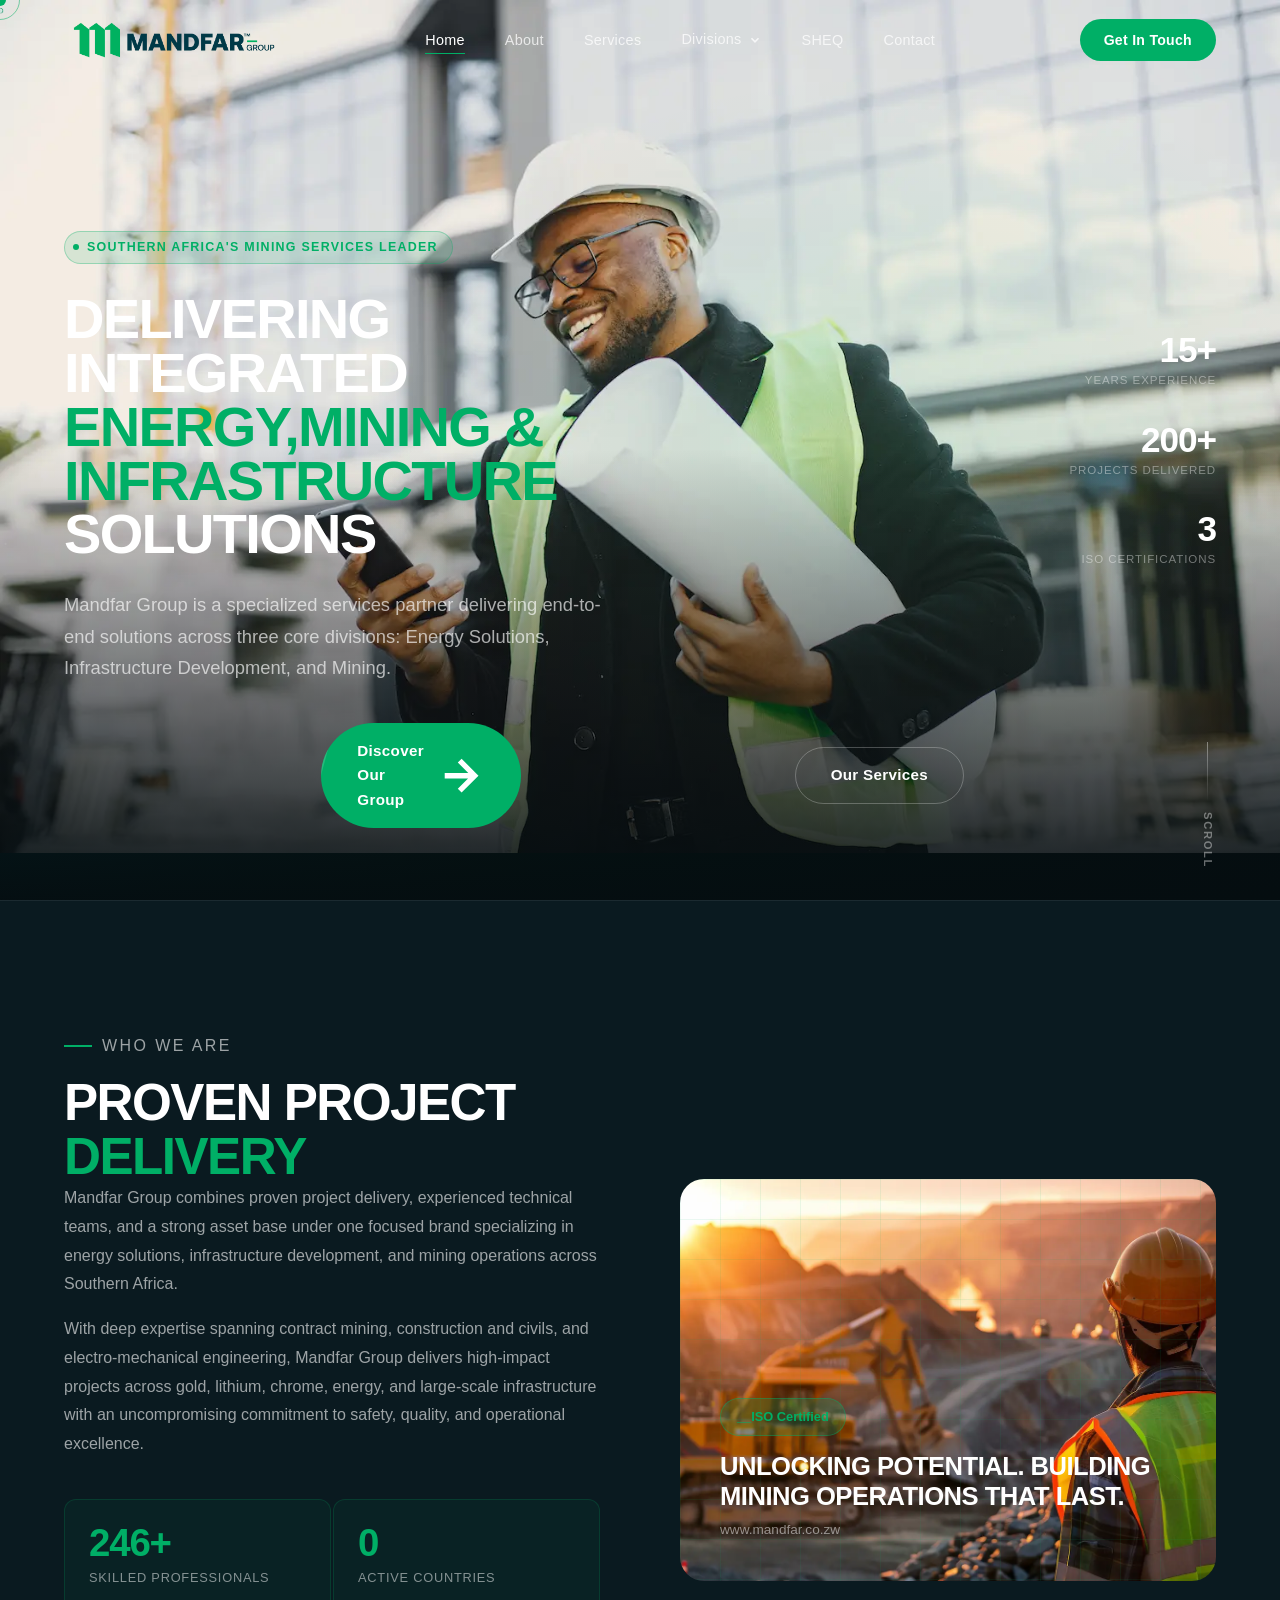
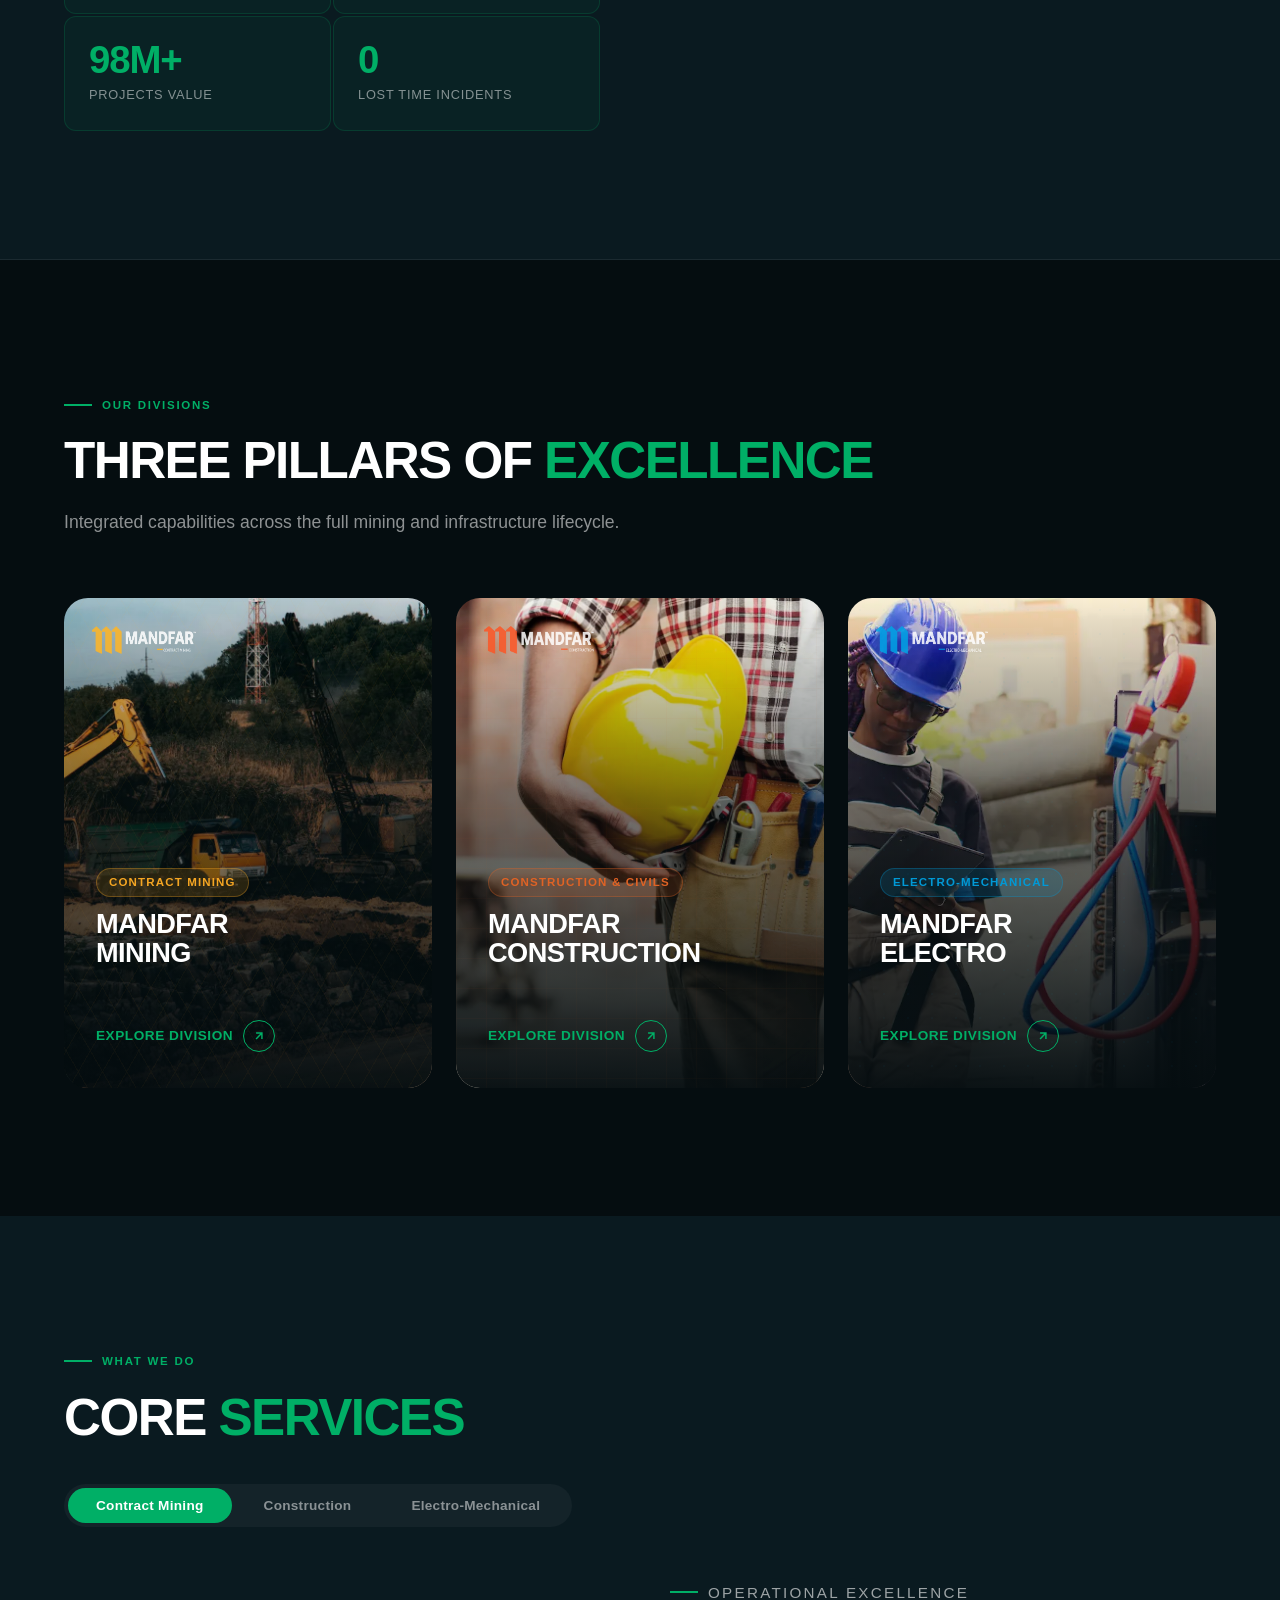
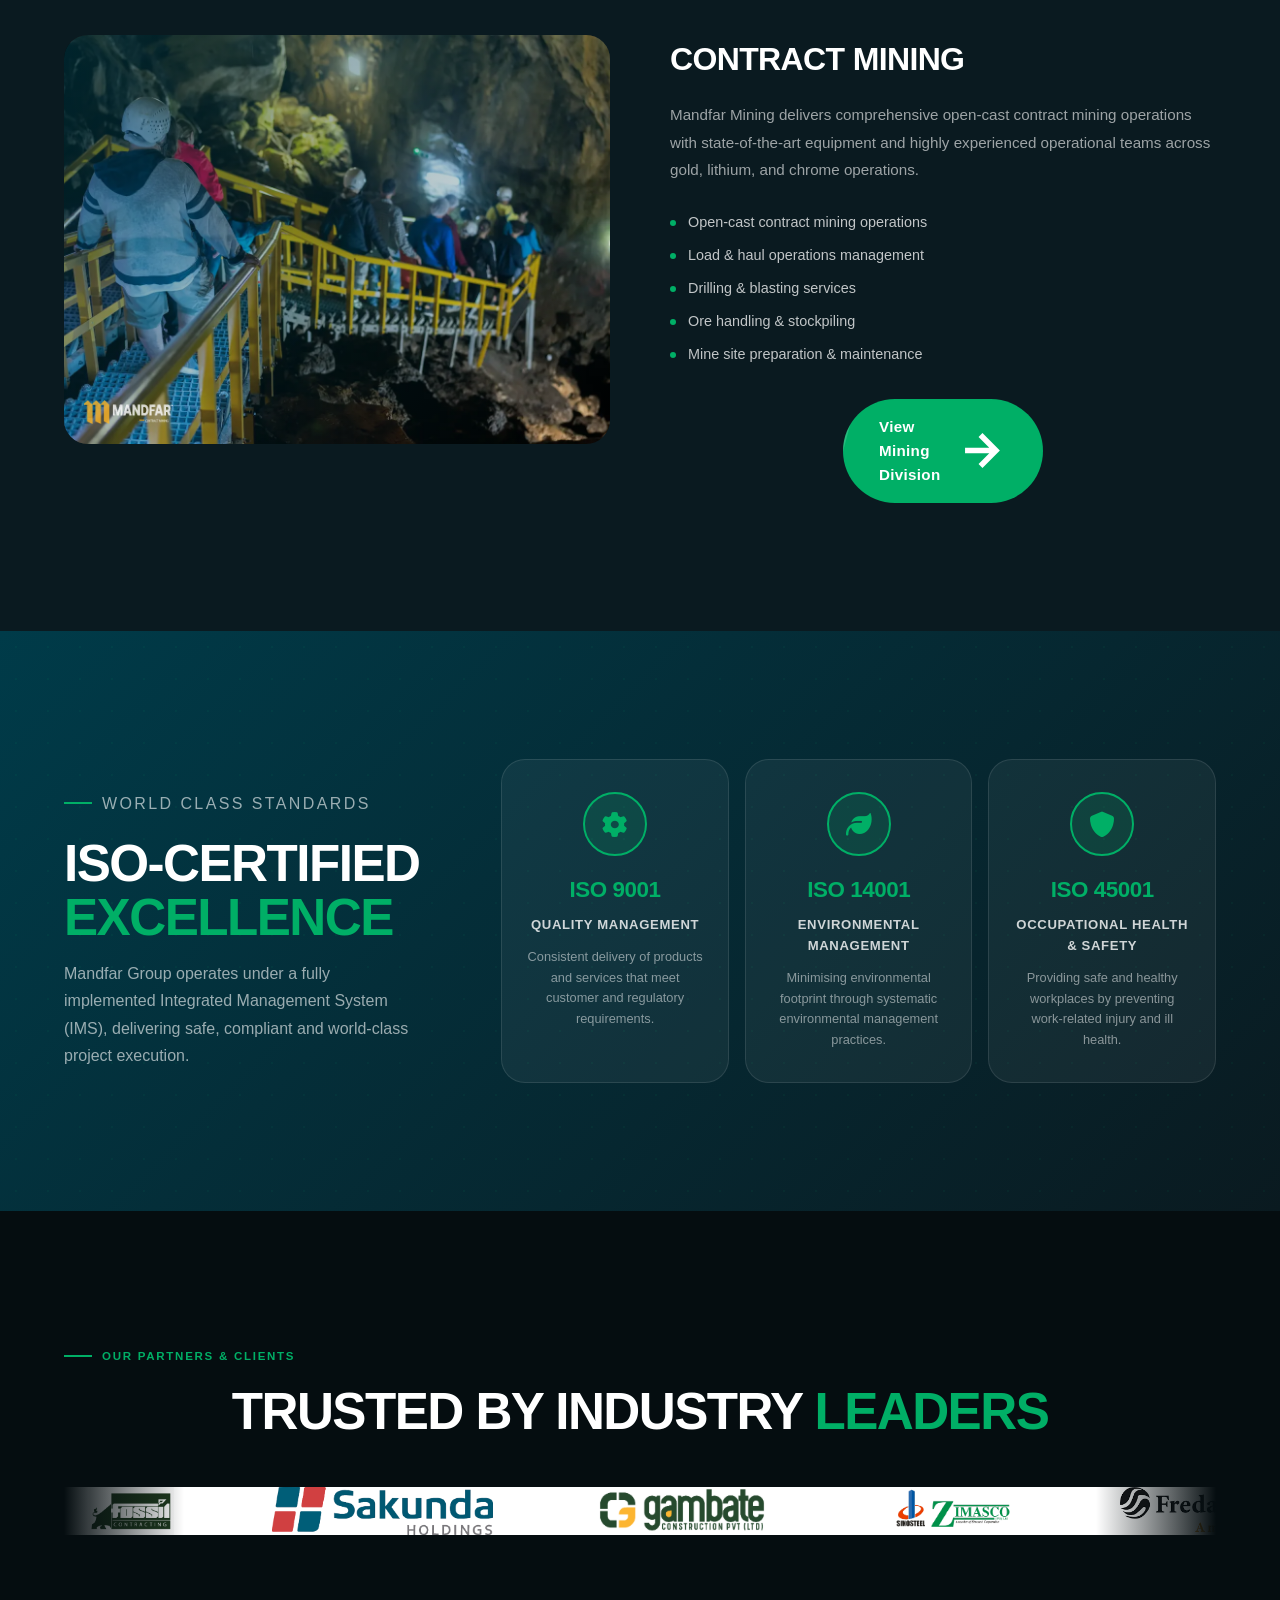
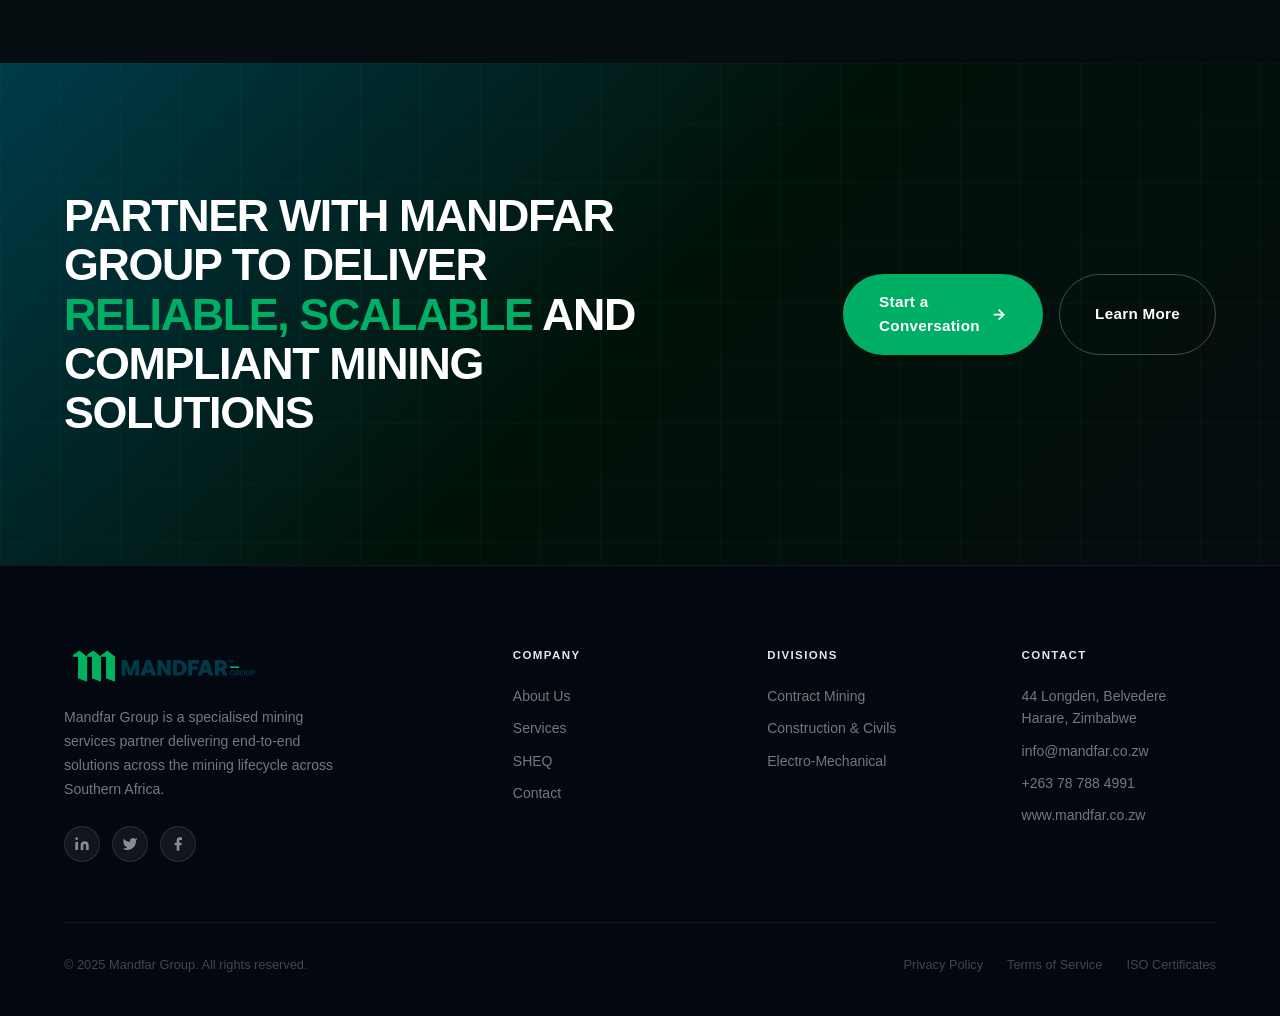
==== commit 05ec9be0: "just updates" ====
--- a/index.html
+++ b/index.html
@@ -1,7 +1,7 @@
 <!DOCTYPE html>
 <html lang="en">
 <head>
-  <link rel="icon" type="image/svg+xml" href="/assets/mainlogo.png" />
+  <link rel="icon" type="image/svg+xml" href="/assets/favicon.png" />
 <meta charset="UTF-8">
 <meta name="viewport" content="width=device-width,initial-scale=1">
 <title>Mandfar Group — Delivering Integrated Mining Solutions</title>
@@ -94,10 +94,10 @@
     <div class="hero-tag"><span class="hero-tag-dot"></span> Southern Africa's Mining Services Leader</div>
     <h1 class="hero-title">
       <span class="hero-title-line"><span>Delivering</span></span>
-      <span class="hero-title-line"><span>Integrated <span class="accent">Mining</span></span></span>
+      <span class="hero-title-line"><span>Integrated <span class="accent">ENERGY,MINING & INFRASTRUCTURE</span></span></span>
       <span class="hero-title-line"><span>Solutions</span></span>
     </h1>
-    <p class="hero-desc">Mandfar Group is a specialised mining services partner delivering end-to-end solutions across the mining lifecycle — from mine development to production support and energy infrastructure.</p>
+    <p class="hero-desc">Mandfar Group is a specialized services partner delivering end-to-end solutions across three core divisions: Energy Solutions, Infrastructure Development, and Mining.</p>
     <div class="hero-actions">
       <a href="about.html" class="btn-primary">Discover Our Group <svg class="btn-arrow" viewBox="0 0 24 24" fill="none" stroke="currentColor" stroke-width="2.5"><path d="M5 12h14M12 5l7 7-7 7"/></svg></a>
       <a href="services.html" class="btn-outline">Our Services</a>
@@ -129,8 +129,8 @@
     <div class="about-strip-text">
       <p class="section-label reveal">Who We Are</p>
       <h2 class="section-title reveal delay-1">Proven Project <span class="accent">Delivery</span></h2>
-      <p class="reveal delay-2">Mandfar Group combines proven project delivery, experienced technical teams, and a strong asset base under one focused brand supporting mining operations across Southern Africa.</p>
-      <p class="reveal delay-3">With deep expertise spanning contract mining, construction &amp; civils, and electro-mechanical engineering, we deliver high-impact projects across gold, lithium, chrome, energy, and large-scale infrastructure with an uncompromising commitment to safety, quality, and operational excellence.</p>
+      <p class="reveal delay-2">Mandfar Group combines proven project delivery, experienced technical teams, and a strong asset base under one focused brand specializing in energy solutions, infrastructure development, and mining operations across Southern Africa.</p>
+      <p class="reveal delay-3">With deep expertise spanning contract mining, construction and civils, and electro-mechanical engineering, Mandfar Group delivers high-impact projects across gold, lithium, chrome, energy, and large-scale infrastructure with an uncompromising commitment to safety, quality, and operational excellence.</p>
       <div class="about-strip-stats">
         <div class="stat-card reveal delay-1">
           <div class="stat-card-num" data-counter data-target="250" data-suffix="+">250+</div>
@@ -208,7 +208,7 @@
         <div class="division-content">
           <div class="division-tag">Construction &amp; Civils</div>
           <h3 class="division-title">Mandfar<br>Construction</h3>
-          <p class="division-desc">Mining and infrastructure development — from mine access roads and bulk earthworks to road construction and industrial platforms.</p>
+          <p class="division-desc">Mandfar Group delivers infrastructure development — from access roads and bulk earthworks to road construction and industrial platforms.</p>
           <div class="division-services">
             <span class="division-service-tag">Earthworks</span>
             <span class="division-service-tag">Road Construction</span>
--- a/css/main.css
+++ b/css/main.css
@@ -28,7 +28,7 @@
   --teal:#003B49;--teal-light:#005266;
   --dark:#050D10;--dark-2:#0A1A20;--dark-3:#0F2530;
   --white:#FFFFFF;--off-white:#EEF4F2;
-  --gray:#8AA4AC;--gray-light:#BDD0D5;
+  --gray:#8AA4AC;--gray-light:#e0e7e9;
   --gold:#F5A623;--orange:#E06325;--blue:#0099D6;
   --border-color:rgba(0,175,102,0.18);--border-dim:rgba(255,255,255,0.07);
   --nav-h:80px;--pad-x:clamp(20px,5vw,80px);--section-gap:clamp(80px,10vw,140px);
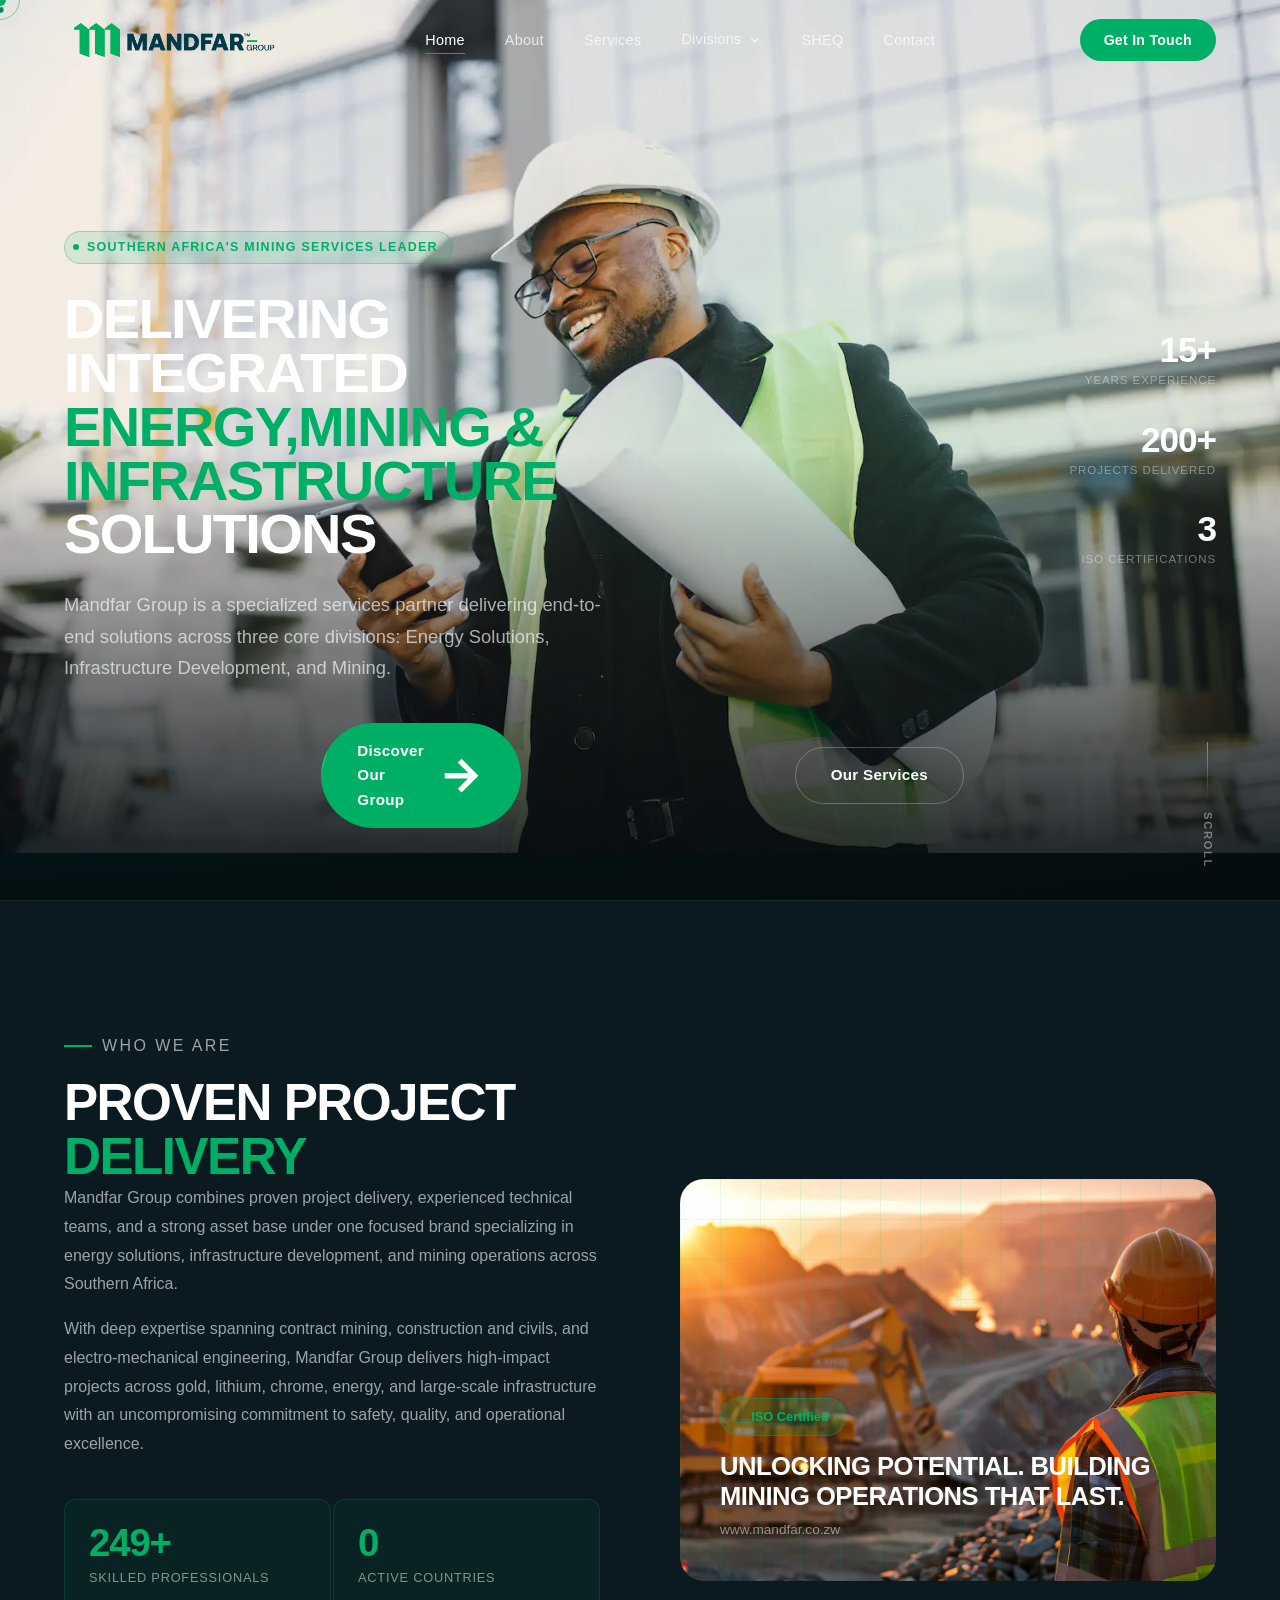
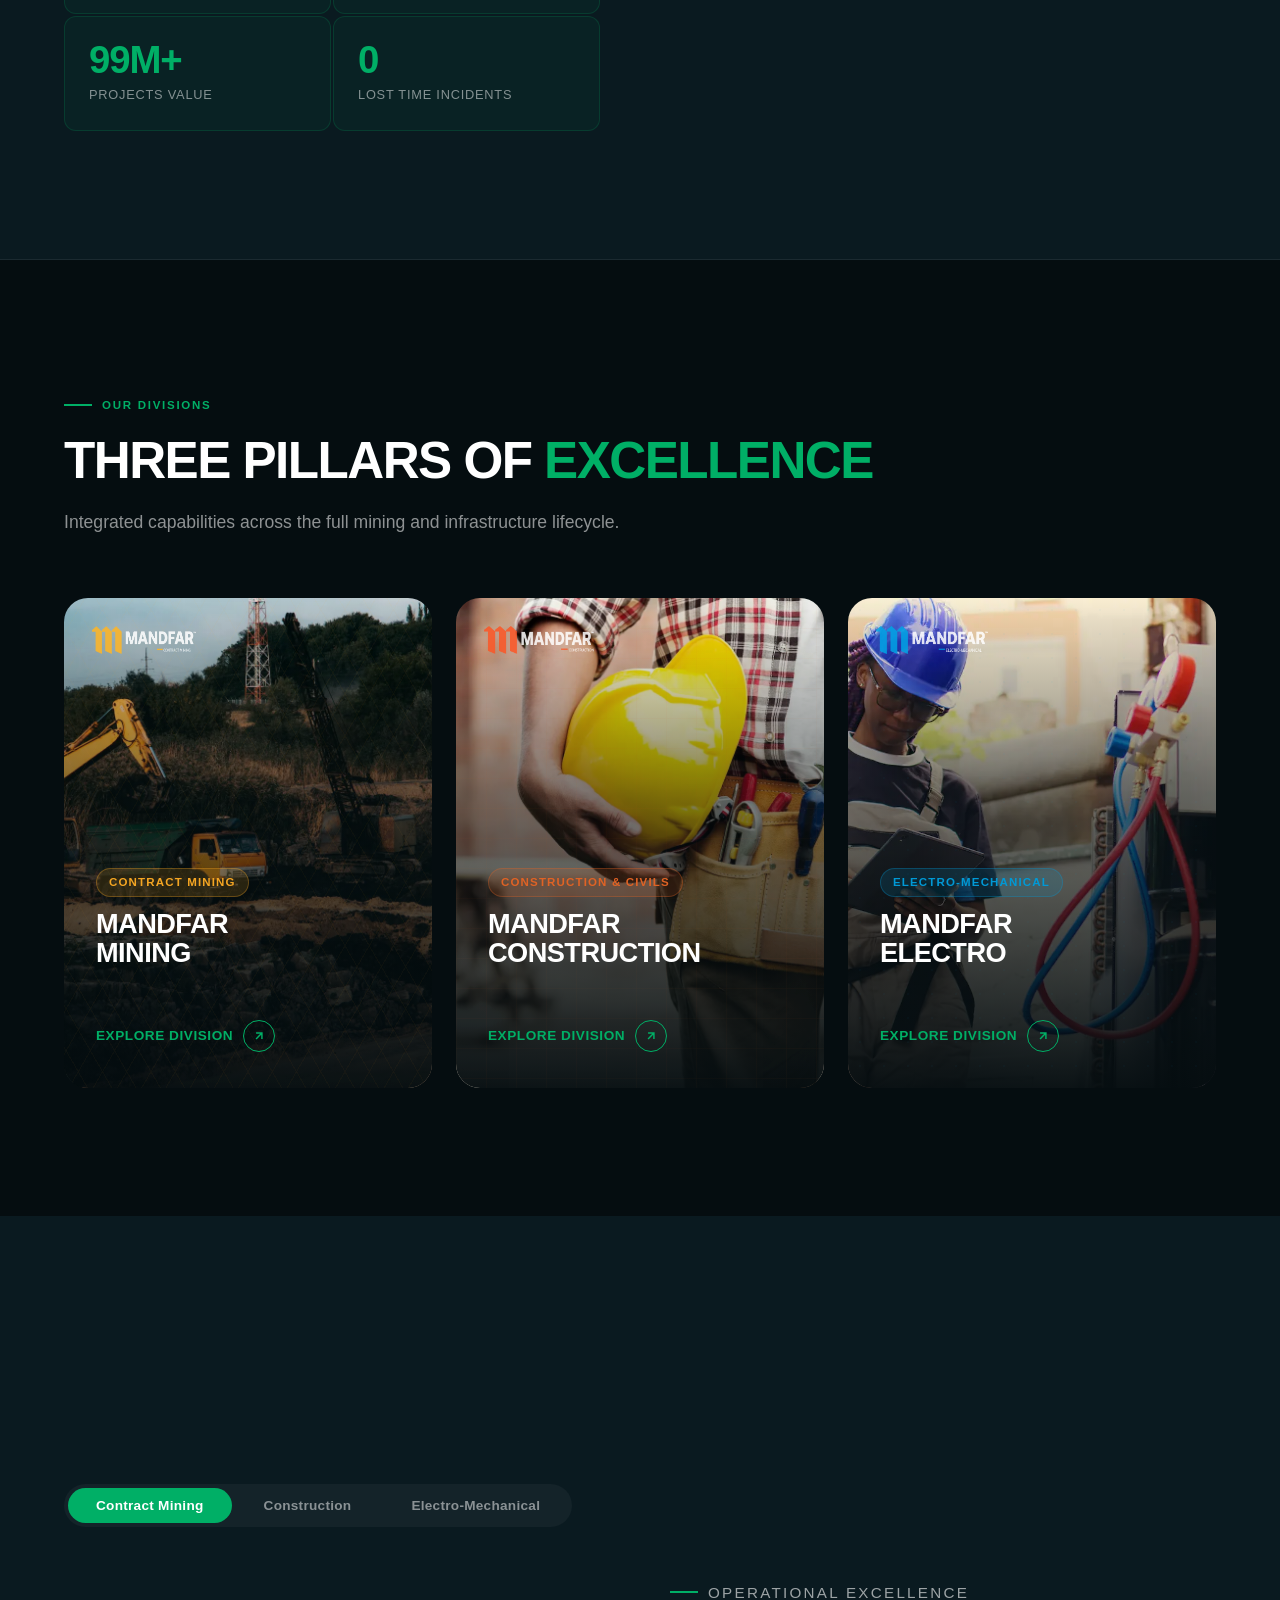
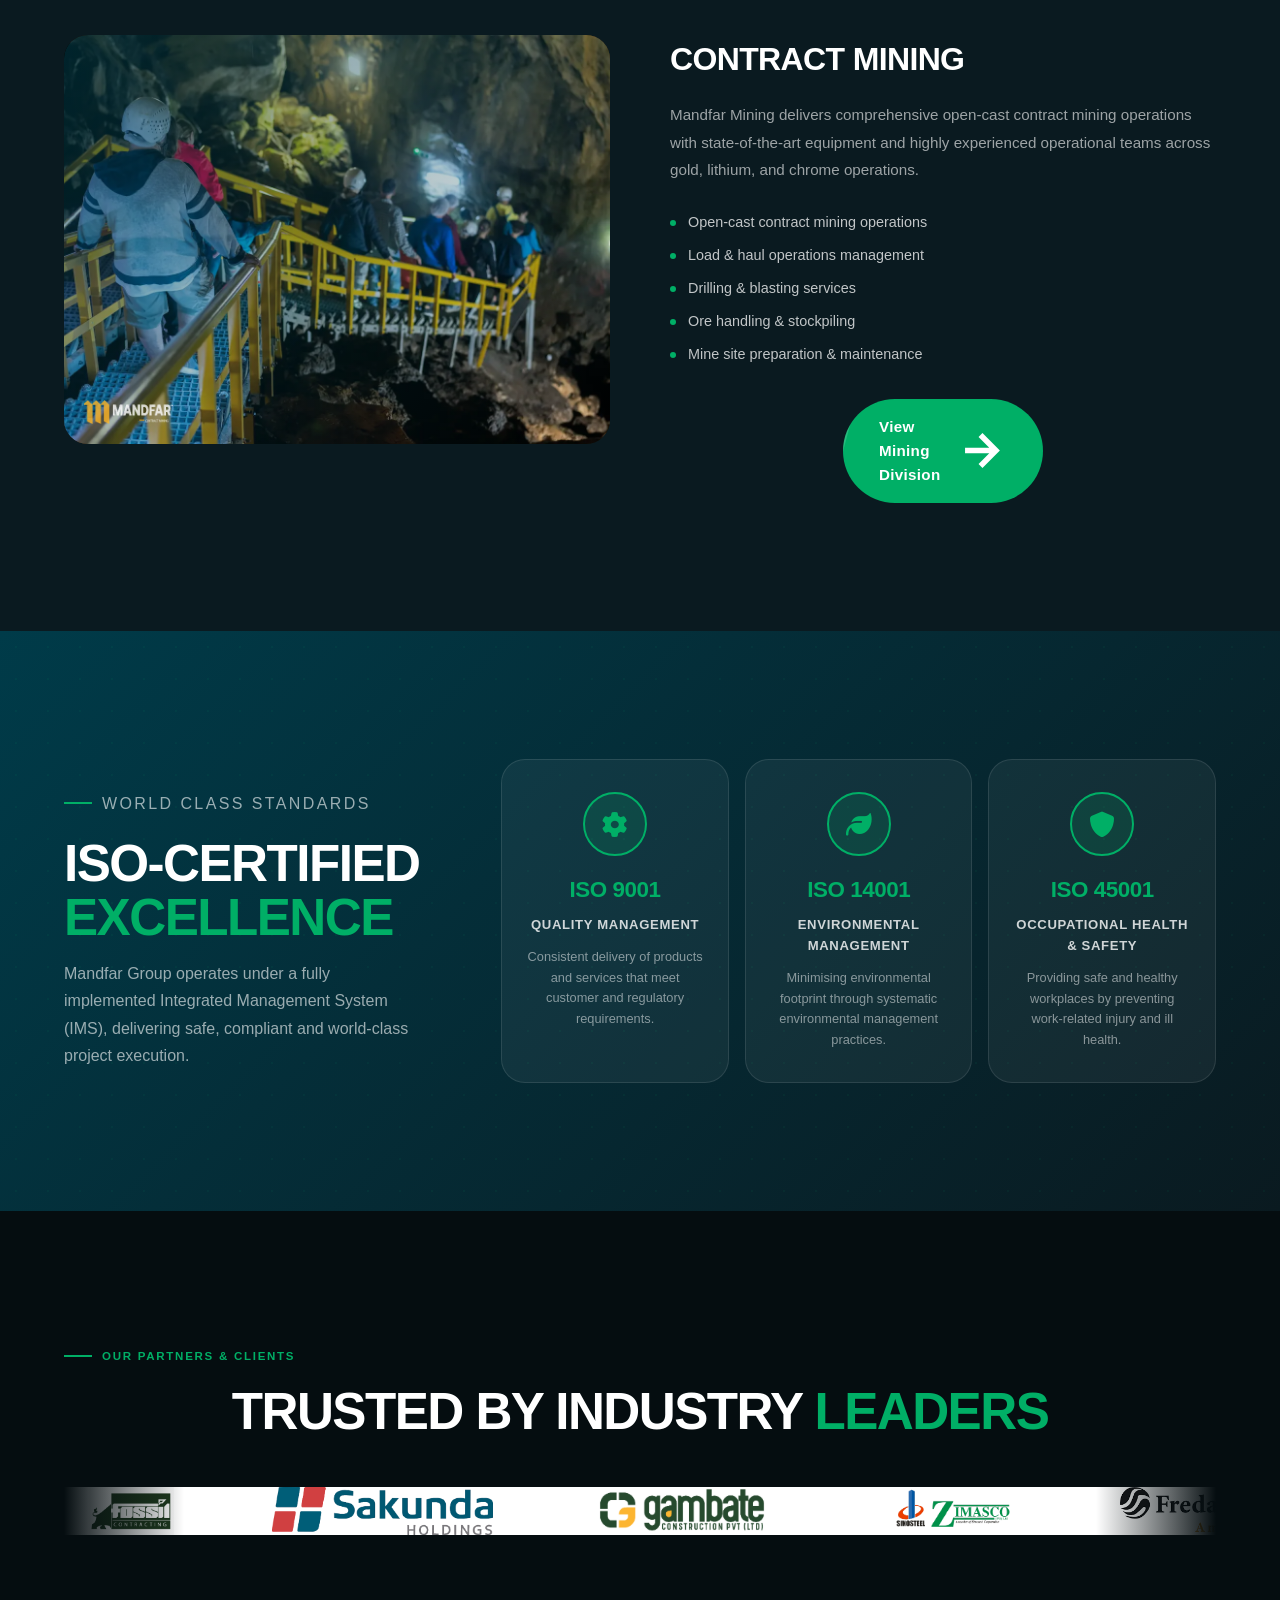
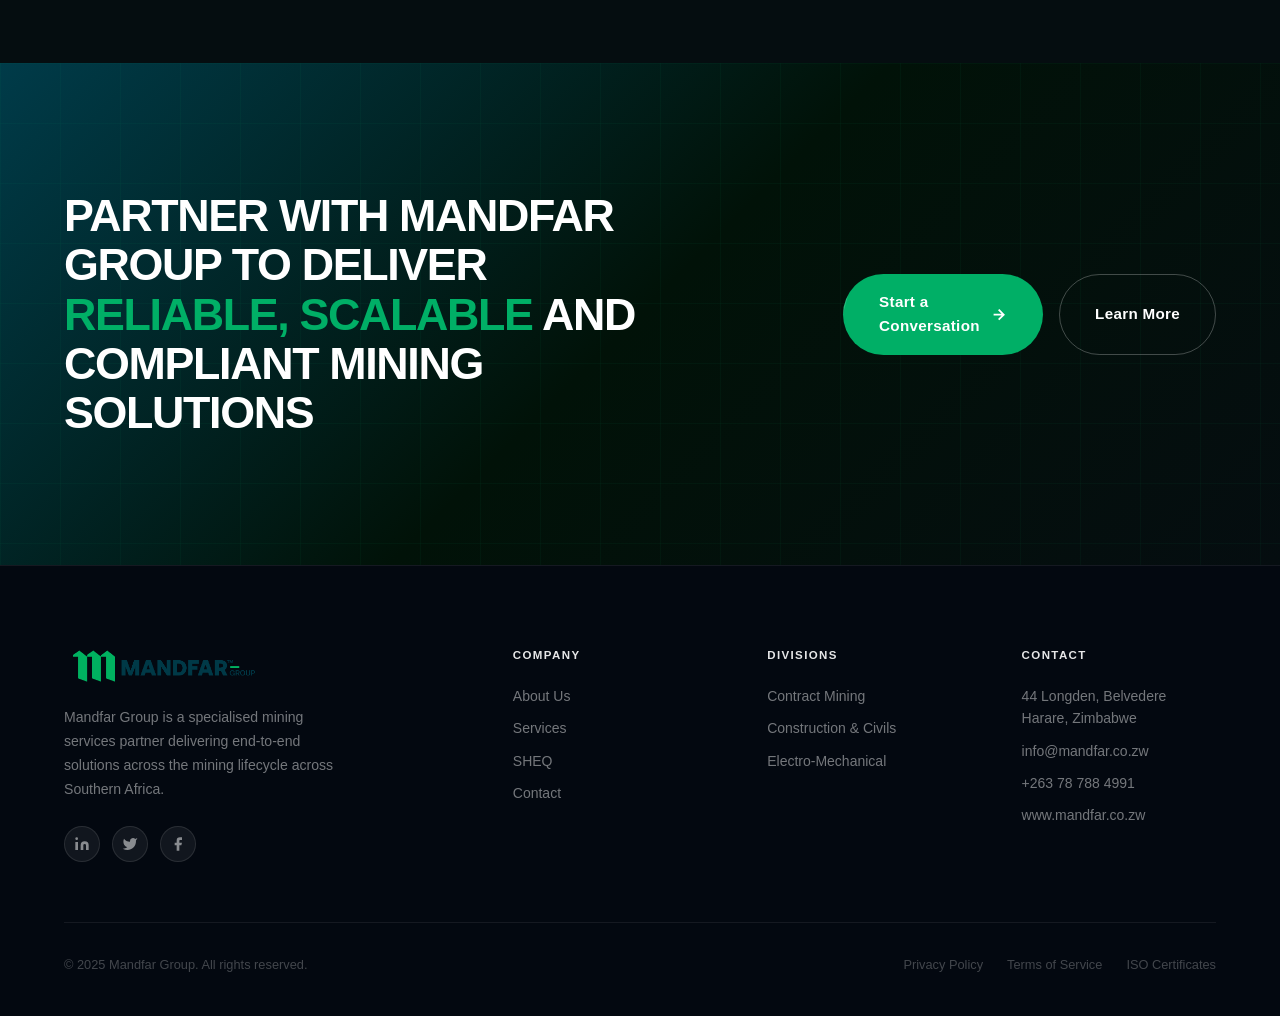
==== commit 2cadce25: "Update index.html" ====
--- a/index.html
+++ b/index.html
@@ -296,9 +296,9 @@
       <div class="services-info reveal-right">
         <p class="section-label">Build With Precision</p>
         <h3>Construction &amp; Civils</h3>
-        <p>Mandfar Construction delivers mining and infrastructure development projects with the highest standards of quality and safety — from access roads to national infrastructure.</p>
+        <p>Mandfar Group delivers infrastructure development — from access roads and bulk earthworks to road construction and industrial platforms.</p>
         <ul class="services-list">
-          <li class="service-item">Mine access &amp; haul roads</li>
+          <li class="service-item"> Fully cycle Housing construction</li>
           <li class="service-item">Bulk earthworks &amp; excavation</li>
           <li class="service-item">Road construction &amp; surfacing</li>
           <li class="service-item">Drainage, culverts &amp; concrete works</li>
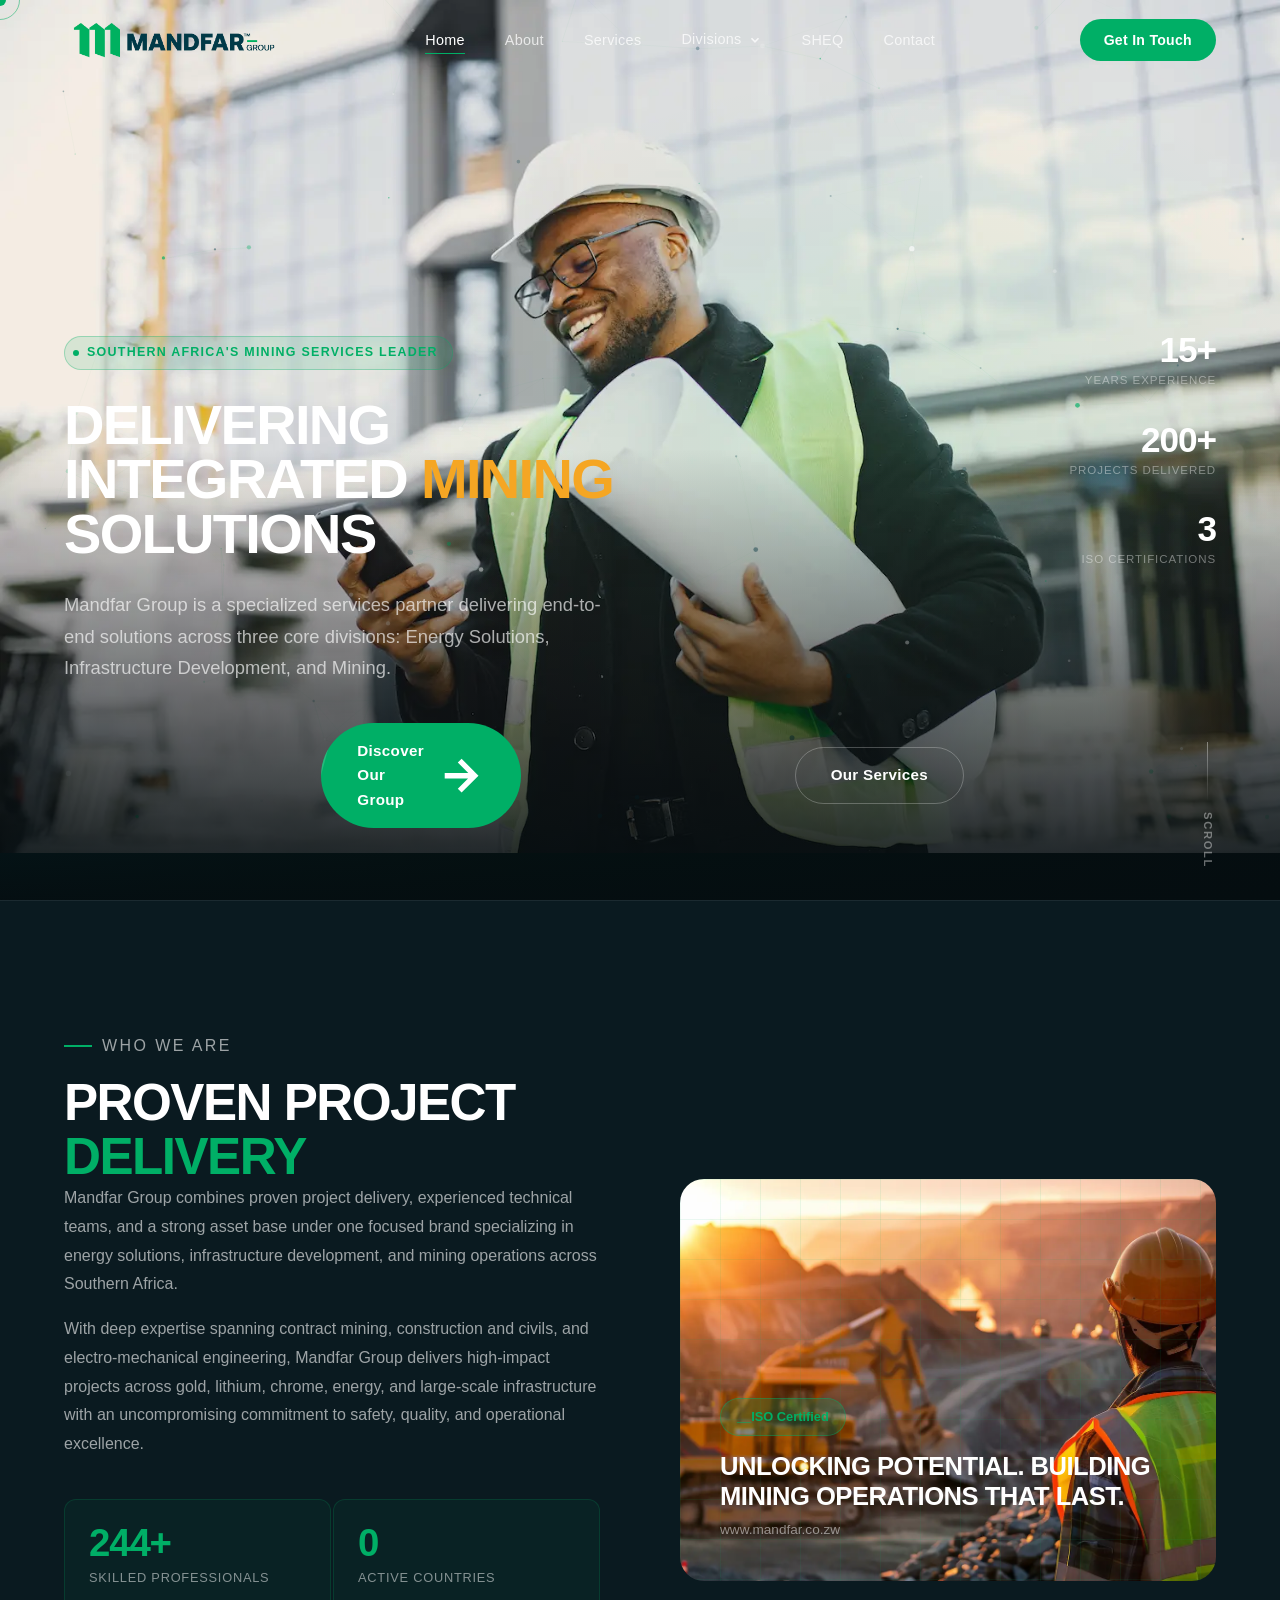
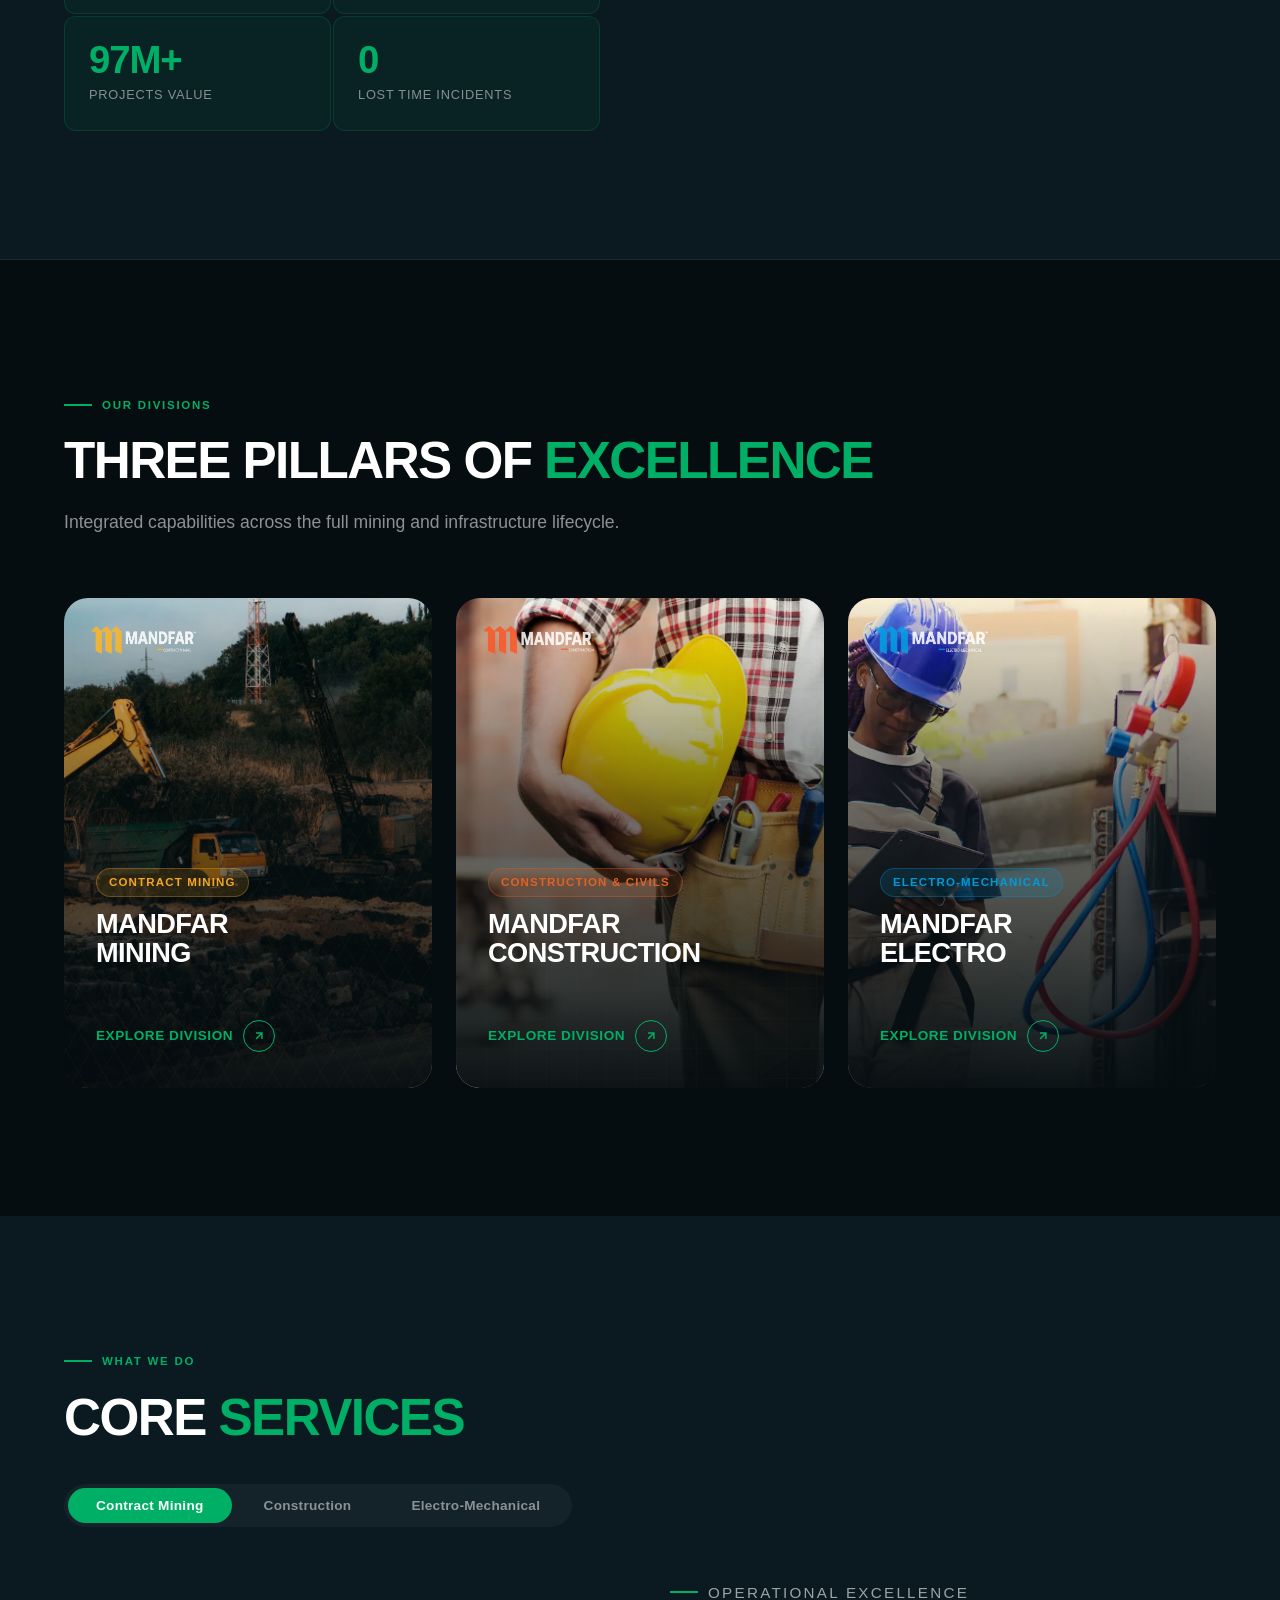
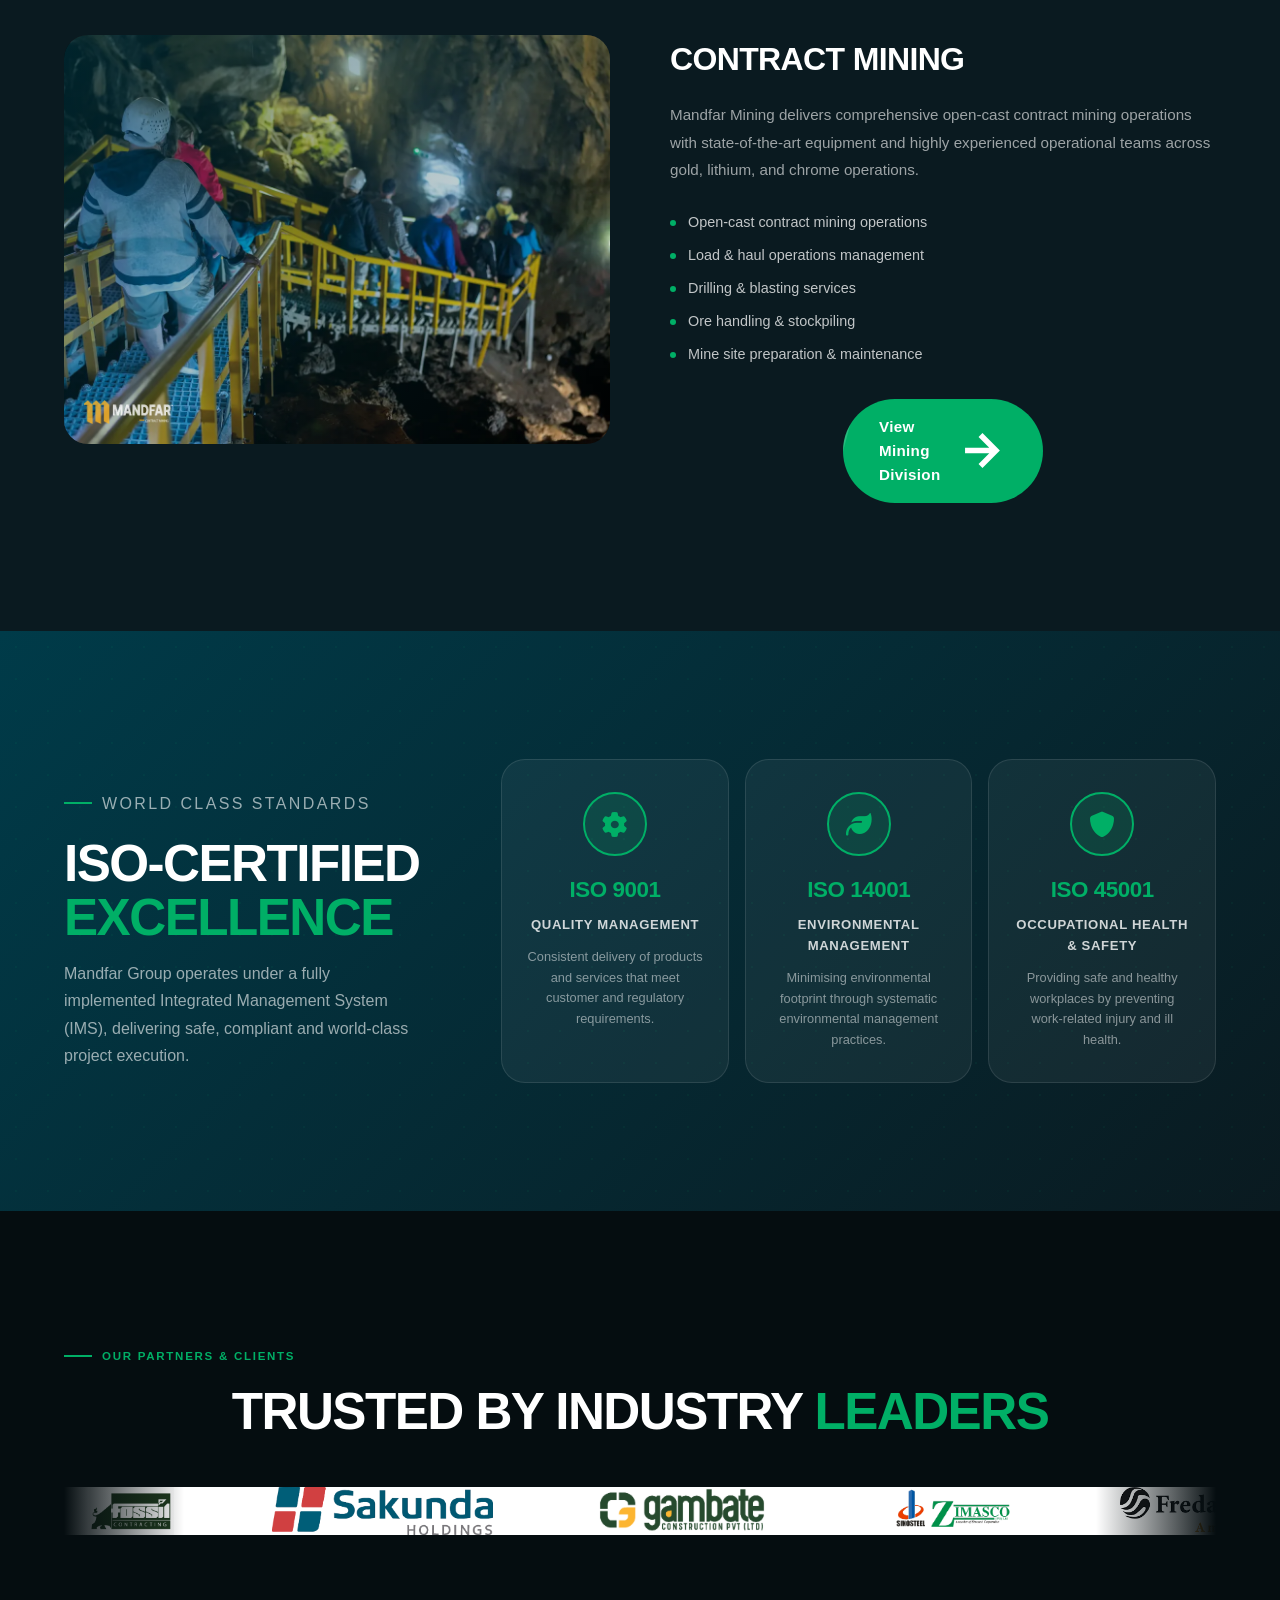
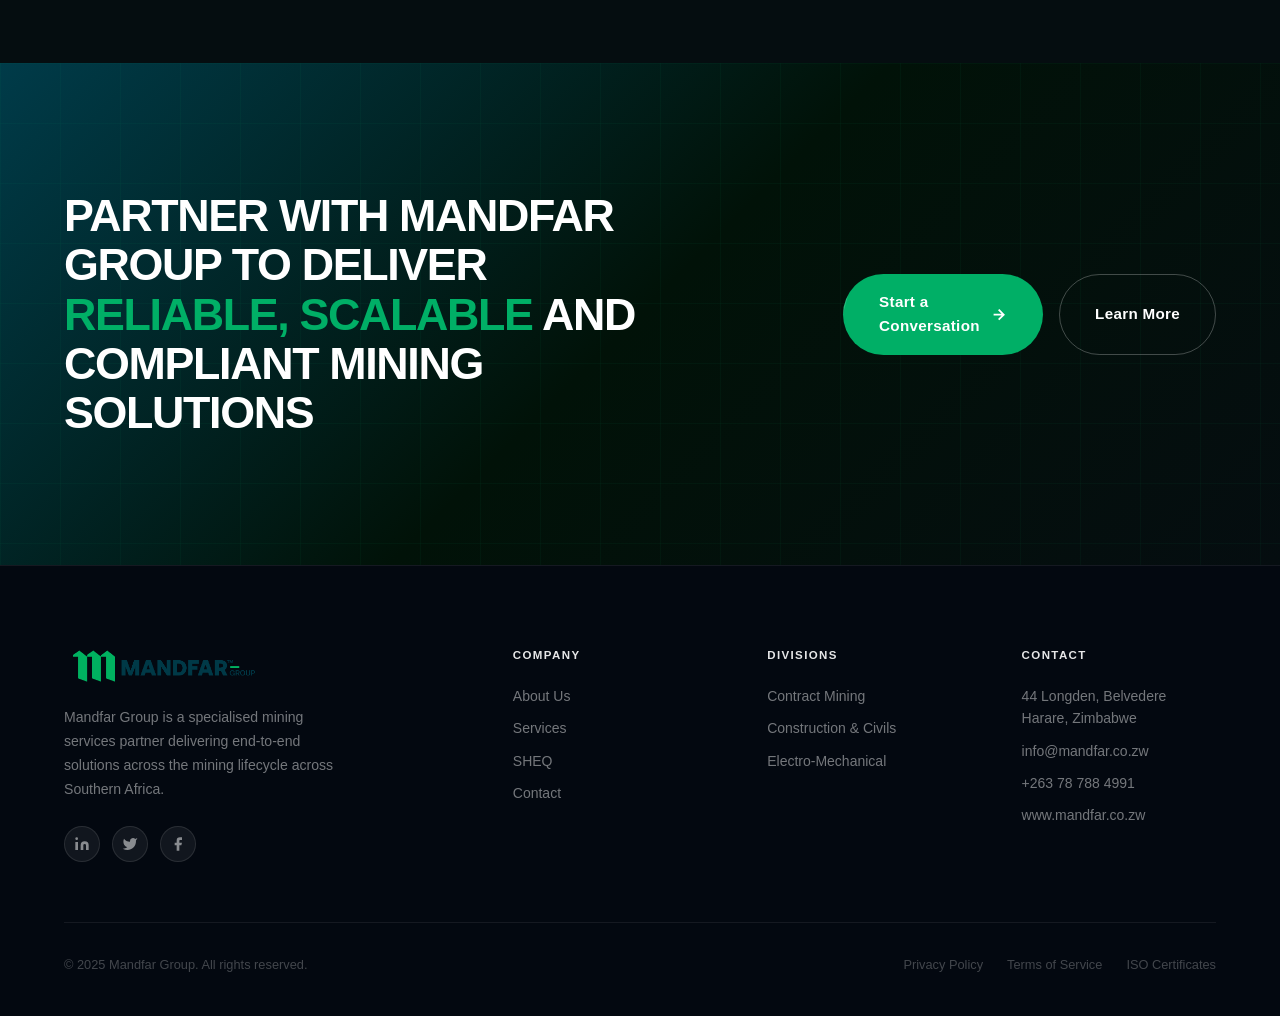
==== commit dcfe4b4b: "updates" ====
--- a/index.html
+++ b/index.html
@@ -86,7 +86,7 @@
 </nav>
 
 <!-- Hero -->
-<section class="hero" >
+<section class="hero">
   <div class="hero-bg"><img src="assets/hero.webp" alt="Hero Image"></div>
   <canvas id="hero-canvas"></canvas>
   <div class="hero-overlay"></div>
@@ -94,7 +94,19 @@
     <div class="hero-tag"><span class="hero-tag-dot"></span> Southern Africa's Mining Services Leader</div>
     <h1 class="hero-title">
       <span class="hero-title-line"><span>Delivering</span></span>
-      <span class="hero-title-line"><span>Integrated <span class="accent">ENERGY,MINING & INFRASTRUCTURE</span></span></span>
+      <span class="hero-title-line">
+        <span>Integrated 
+          <span class="accent" style="display:inline-flex; align-items:center;">
+            <span class="cw-slot">
+              <div class="cw-track" id="cwt">
+                <span class="cw-item" style="color: var(--blue);">ENERGY</span>
+                <span class="cw-item" style="color: var(--gold);">MINING</span>
+                <span class="cw-item" style="color: var(--orange);">INFRASTRUCTURE</span>
+              </div>
+            </span>
+          </span>
+        </span>
+      </span>
       <span class="hero-title-line"><span>Solutions</span></span>
     </h1>
     <p class="hero-desc">Mandfar Group is a specialized services partner delivering end-to-end solutions across three core divisions: Energy Solutions, Infrastructure Development, and Mining.</p>
--- a/css/main.css
+++ b/css/main.css
@@ -127,7 +127,21 @@
 .hero-stat-num{font-size:2.2rem;font-weight:900;line-height:1;letter-spacing:-.03em;color:var(--white);}
 .hero-stat-num .stat-accent{color:var(--green);}
 .hero-stat-label{font-size:.72rem;font-weight:500;letter-spacing:.08em;text-transform:uppercase;color:rgba(255,255,255,.4);margin-top:4px;}
-
+.cw-slot {
+  display: inline-block;
+  overflow: hidden;
+  height: 1em;
+  vertical-align: middle;
+}
+.cw-track {
+  display: flex;
+  flex-direction: column;
+  transition: transform 0.5s cubic-bezier(0.4, 0, 0.2, 1);
+}
+.cw-item {
+  height: 1em;
+  line-height: 1em;
+}
 @keyframes heroFadeUp{from{opacity:0;transform:translateY(20px);}to{opacity:1;transform:translateY(0);}}
 @keyframes heroFadeRight{from{opacity:0;transform:translate(20px,-50%);}to{opacity:1;transform:translate(0,-50%);}}
 @keyframes heroSlideUp{from{opacity:0;transform:translateY(100%);}to{opacity:1;transform:translateY(0);}}
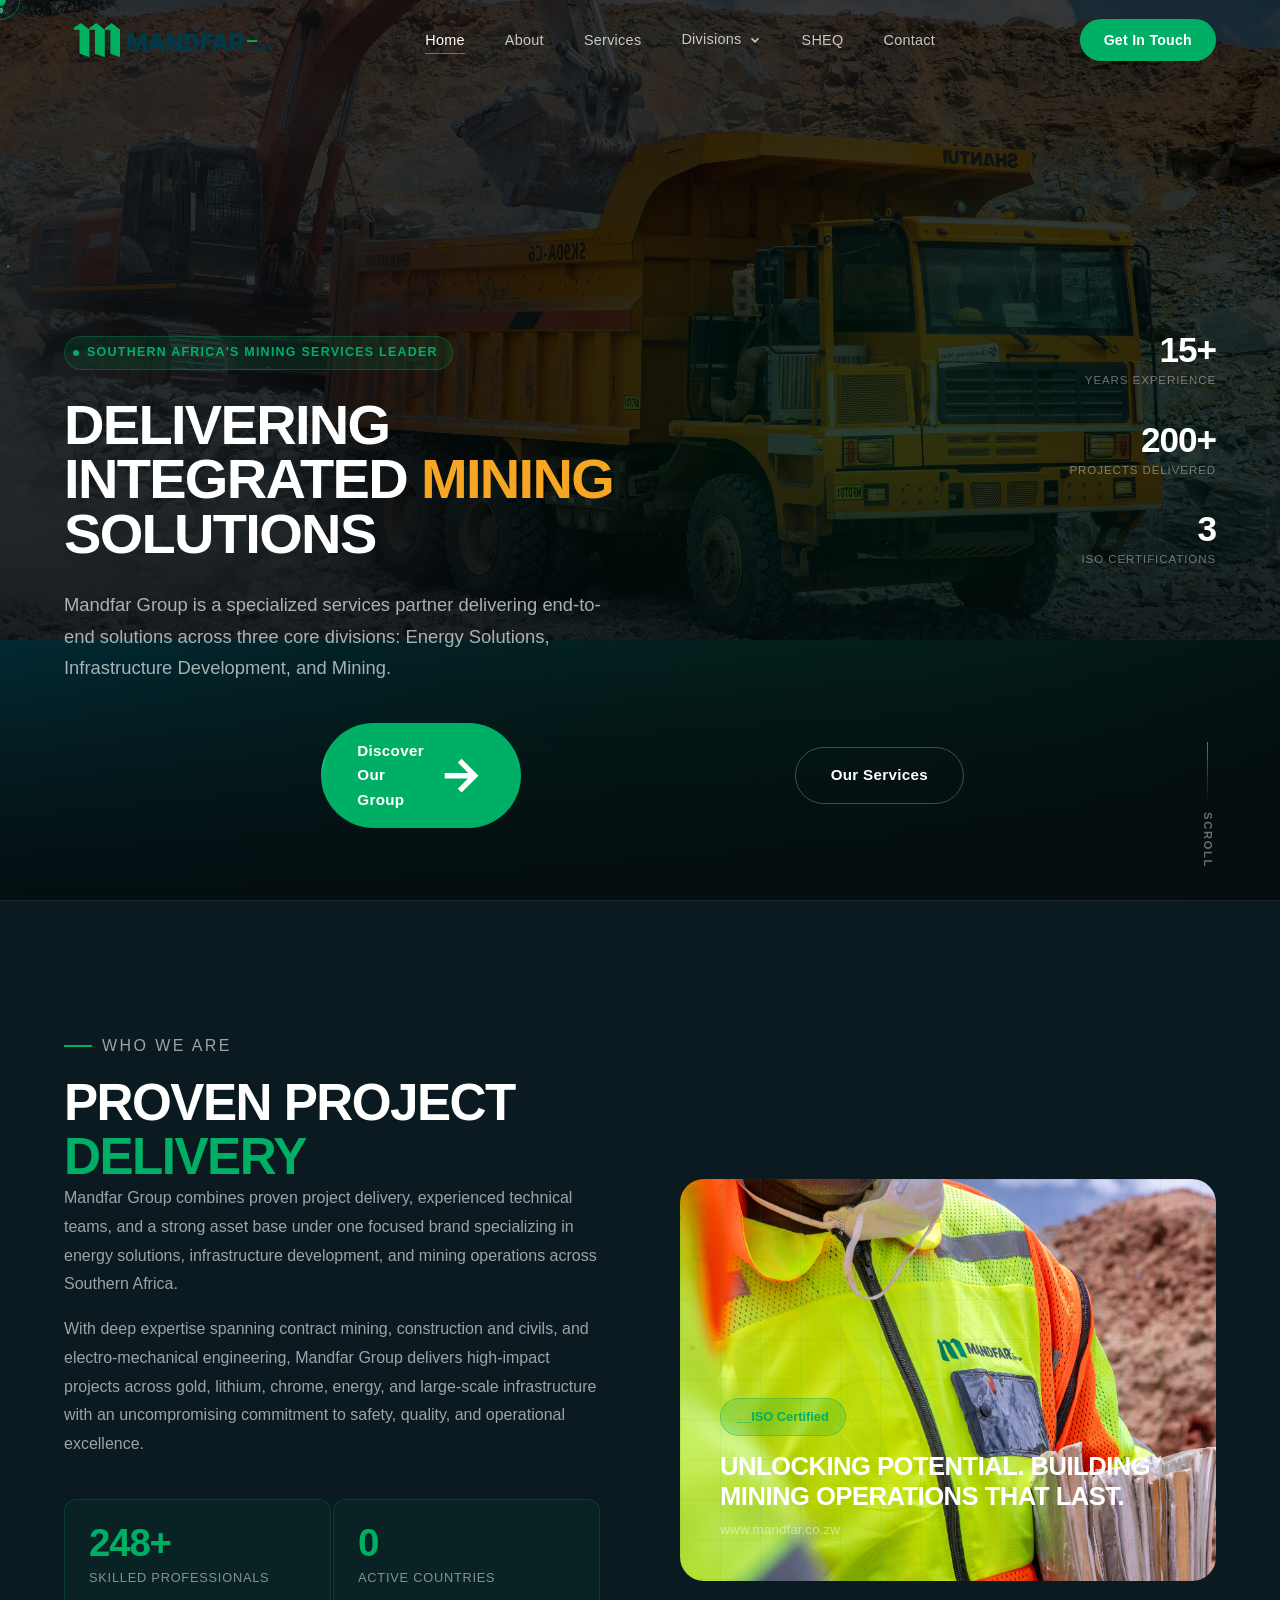
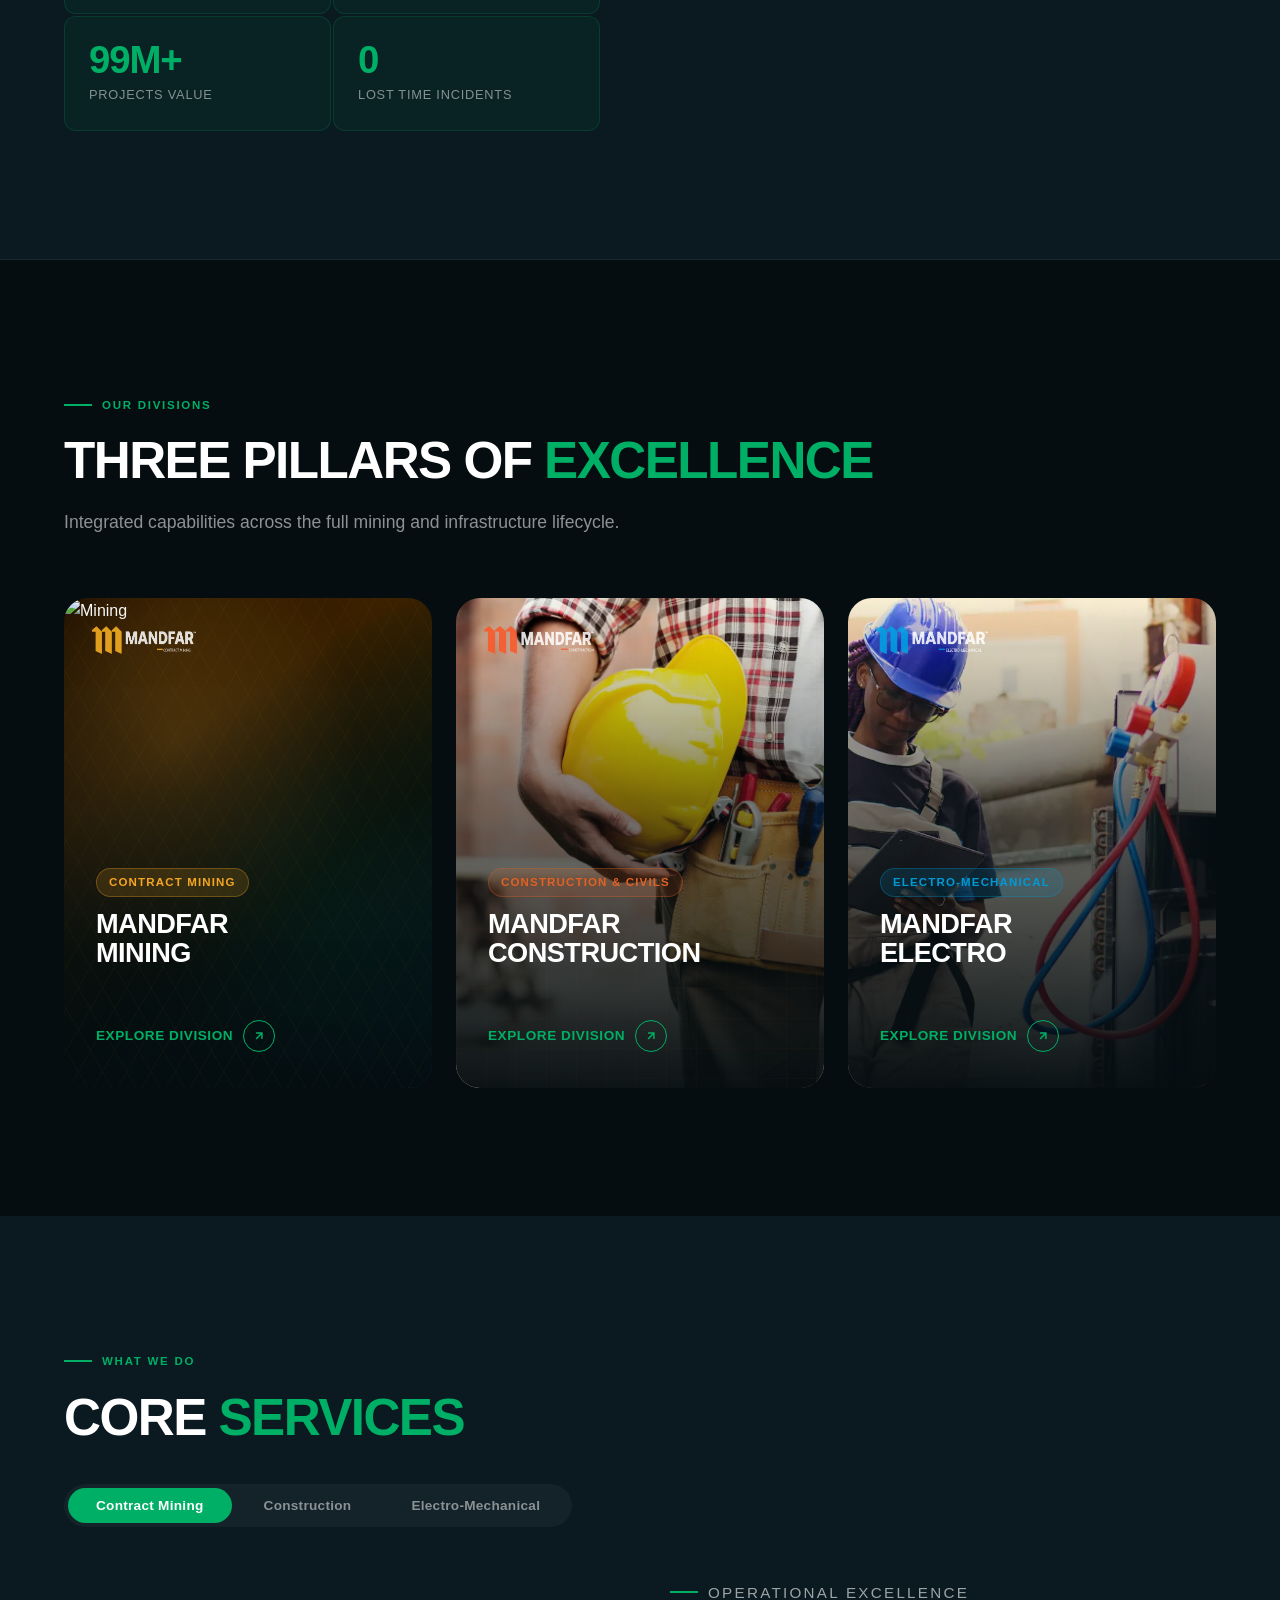
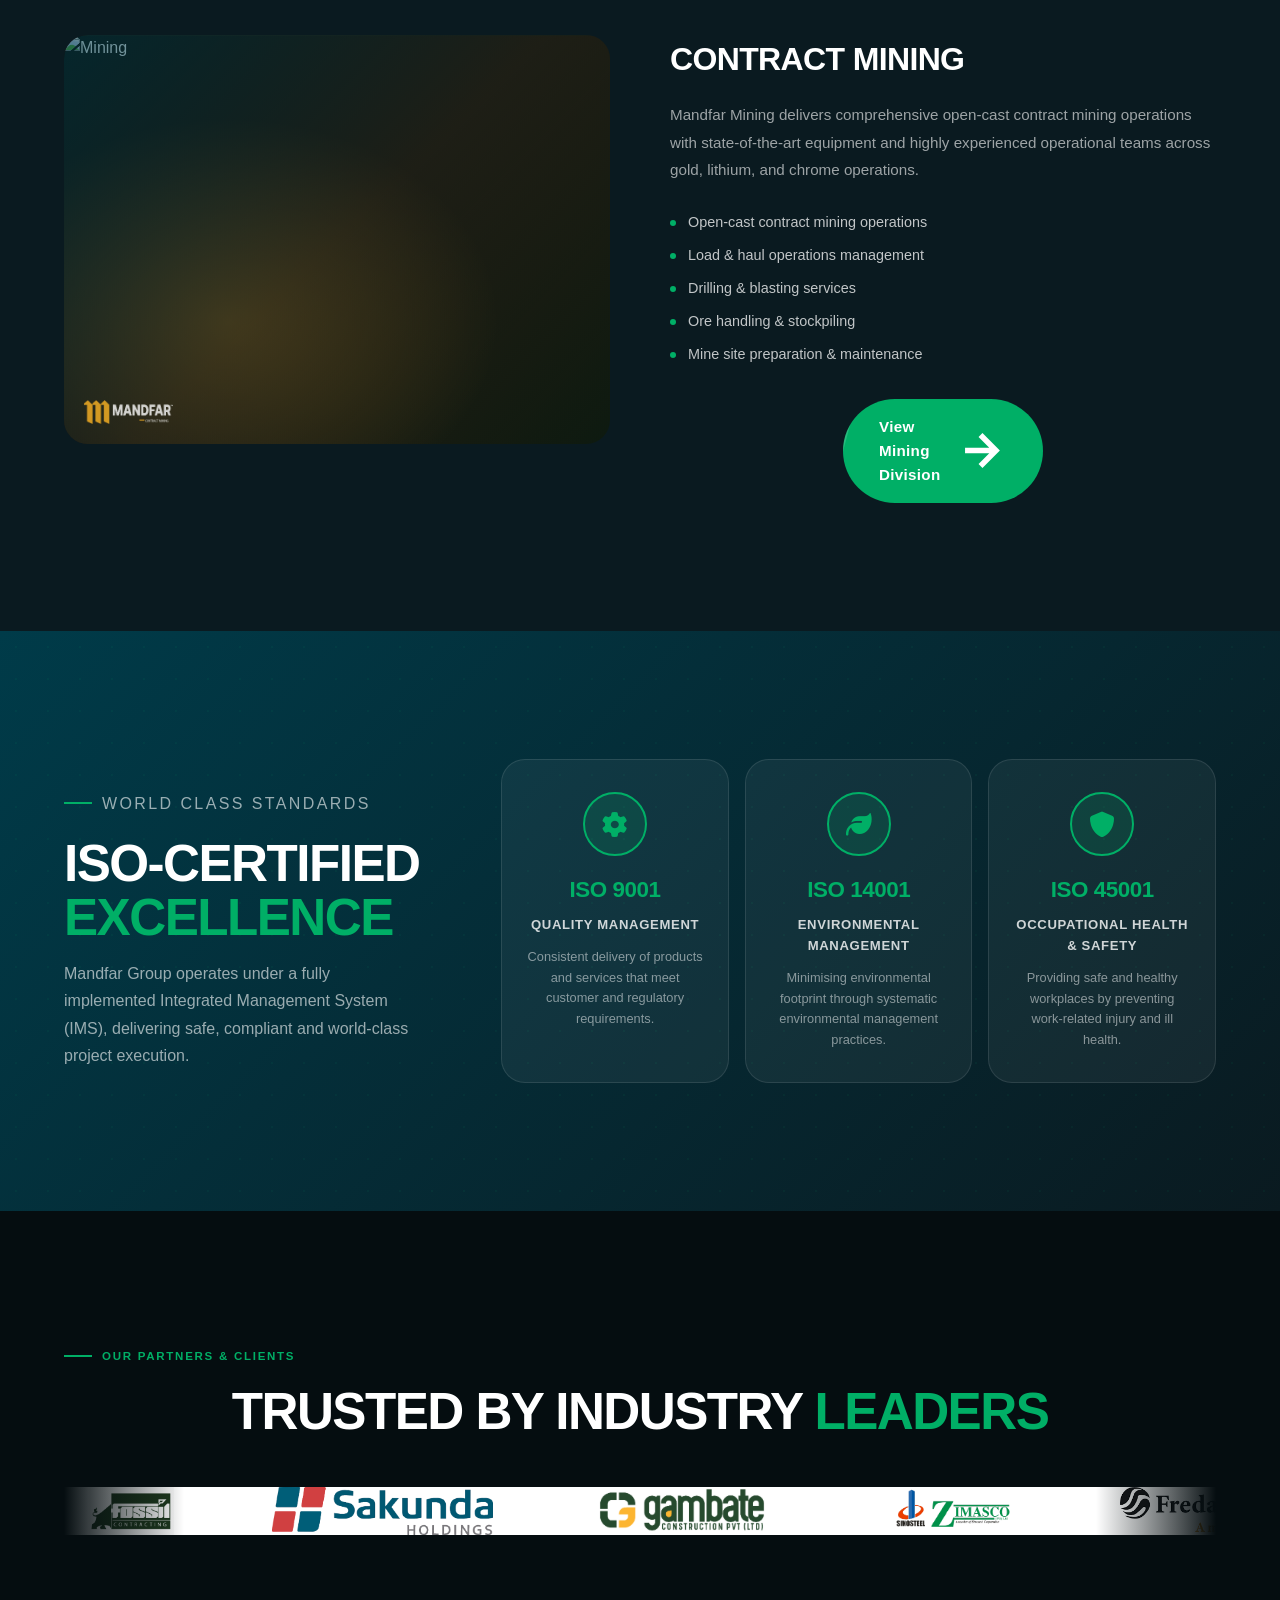
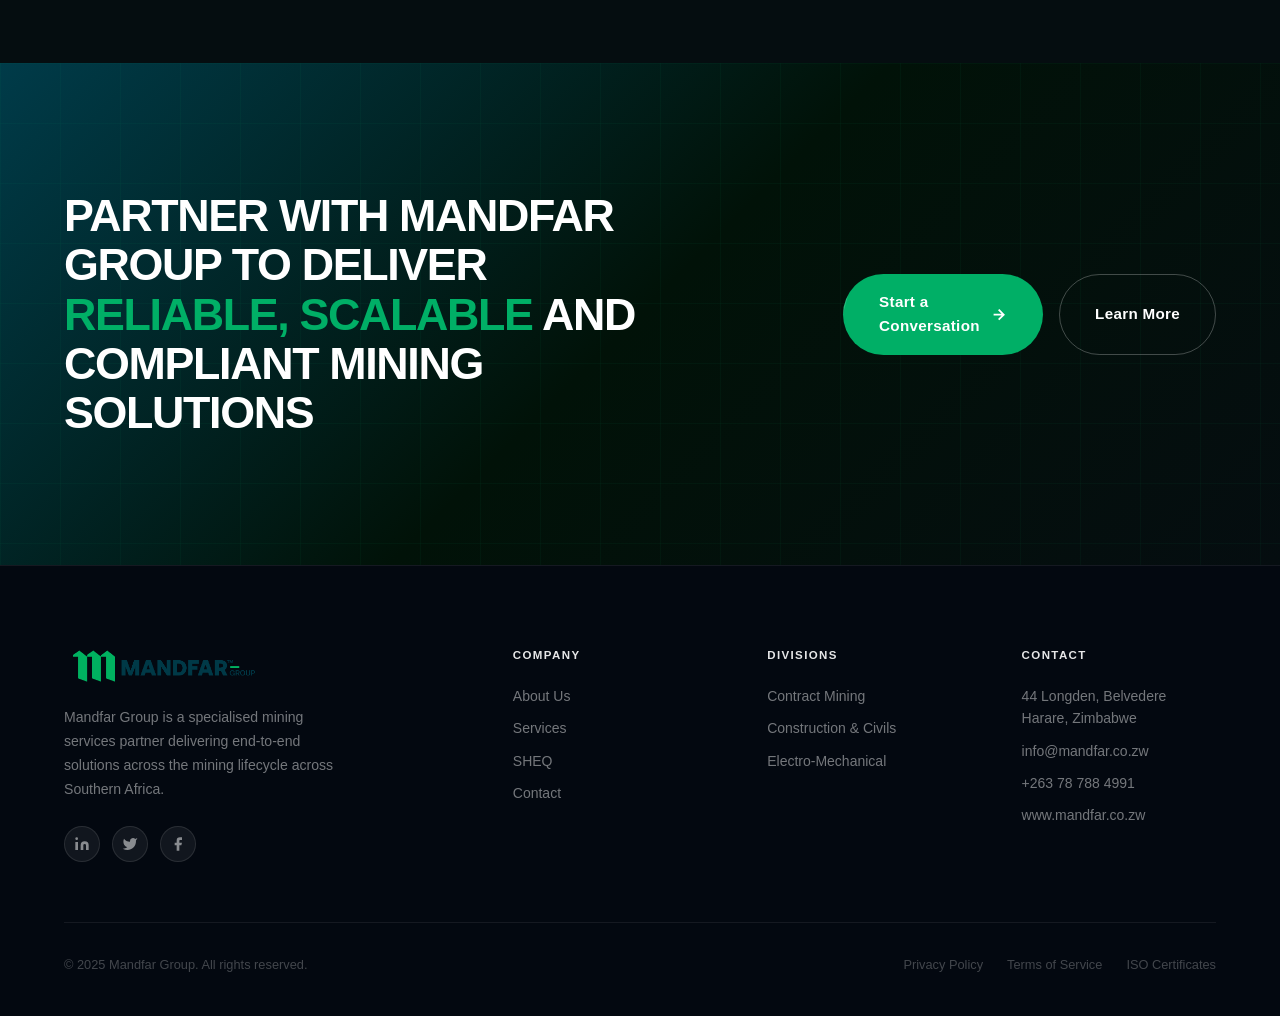
==== commit 956fe089: "live pictures" ====
--- a/index.html
+++ b/index.html
@@ -87,7 +87,7 @@
 
 <!-- Hero -->
 <section class="hero">
-  <div class="hero-bg"><img src="assets/hero.webp" alt="Hero Image"></div>
+  <div class="hero-bg"><img src="assets/herotruck.jpg" alt="Hero Image"></div>
   <canvas id="hero-canvas"></canvas>
   <div class="hero-overlay"></div>
   <div class="hero-content">
@@ -163,7 +163,7 @@
       </div>
     </div>
     <div class="about-strip-visual reveal-right">
-      <div class="about-visual-bg"><img src="assets/portrait-engineers-work-hours-job-site (1) (1).webp" alt="About Us"></div>
+      <div class="about-visual-bg"><img src="assets/closeshot.jpg" alt="About Us"></div>
       <div class="about-visual-grid"></div>
       <div class="about-visual-content">
         <div class="about-visual-badge">__ISO Certified</div>
@@ -186,7 +186,7 @@
       <!-- Mining -->
       <div class="division-card division-mining reveal delay-1">
         <div class="division-bg">
-          <div class="division-bg-img"><img src="assets/closeup-shot-ongoing-construction-with-tracks-bulldozer-abandoned-land.webp" alt="Mining"></div>
+          <div class="division-bg-img"><img src="assets/arielmineshot.jpg" alt="Mining"></div>
           <div class="division-pattern"></div>
           <div class="division-bg-overlay"></div>
         </div>
@@ -276,7 +276,7 @@
 
     <div class="services-content active" id="tab-mining">
       <div class="services-visual reveal-left">
-        <div class="services-visual-bg mining-bg-1"><img src="assets/view-ialomitei-cave-bucegi-mountains-romania.webp" alt="Mining"></div>
+        <div class="services-visual-bg mining-bg-1"><img src="assets/miningshot.jpg" alt="Mining"></div>
         <div class="services-visual-overlay"></div>
         <div style="position:absolute;bottom:20px;left:20px;z-index:2;">
           <img src="assets/mining.png" style="height:24px;opacity:.8;">
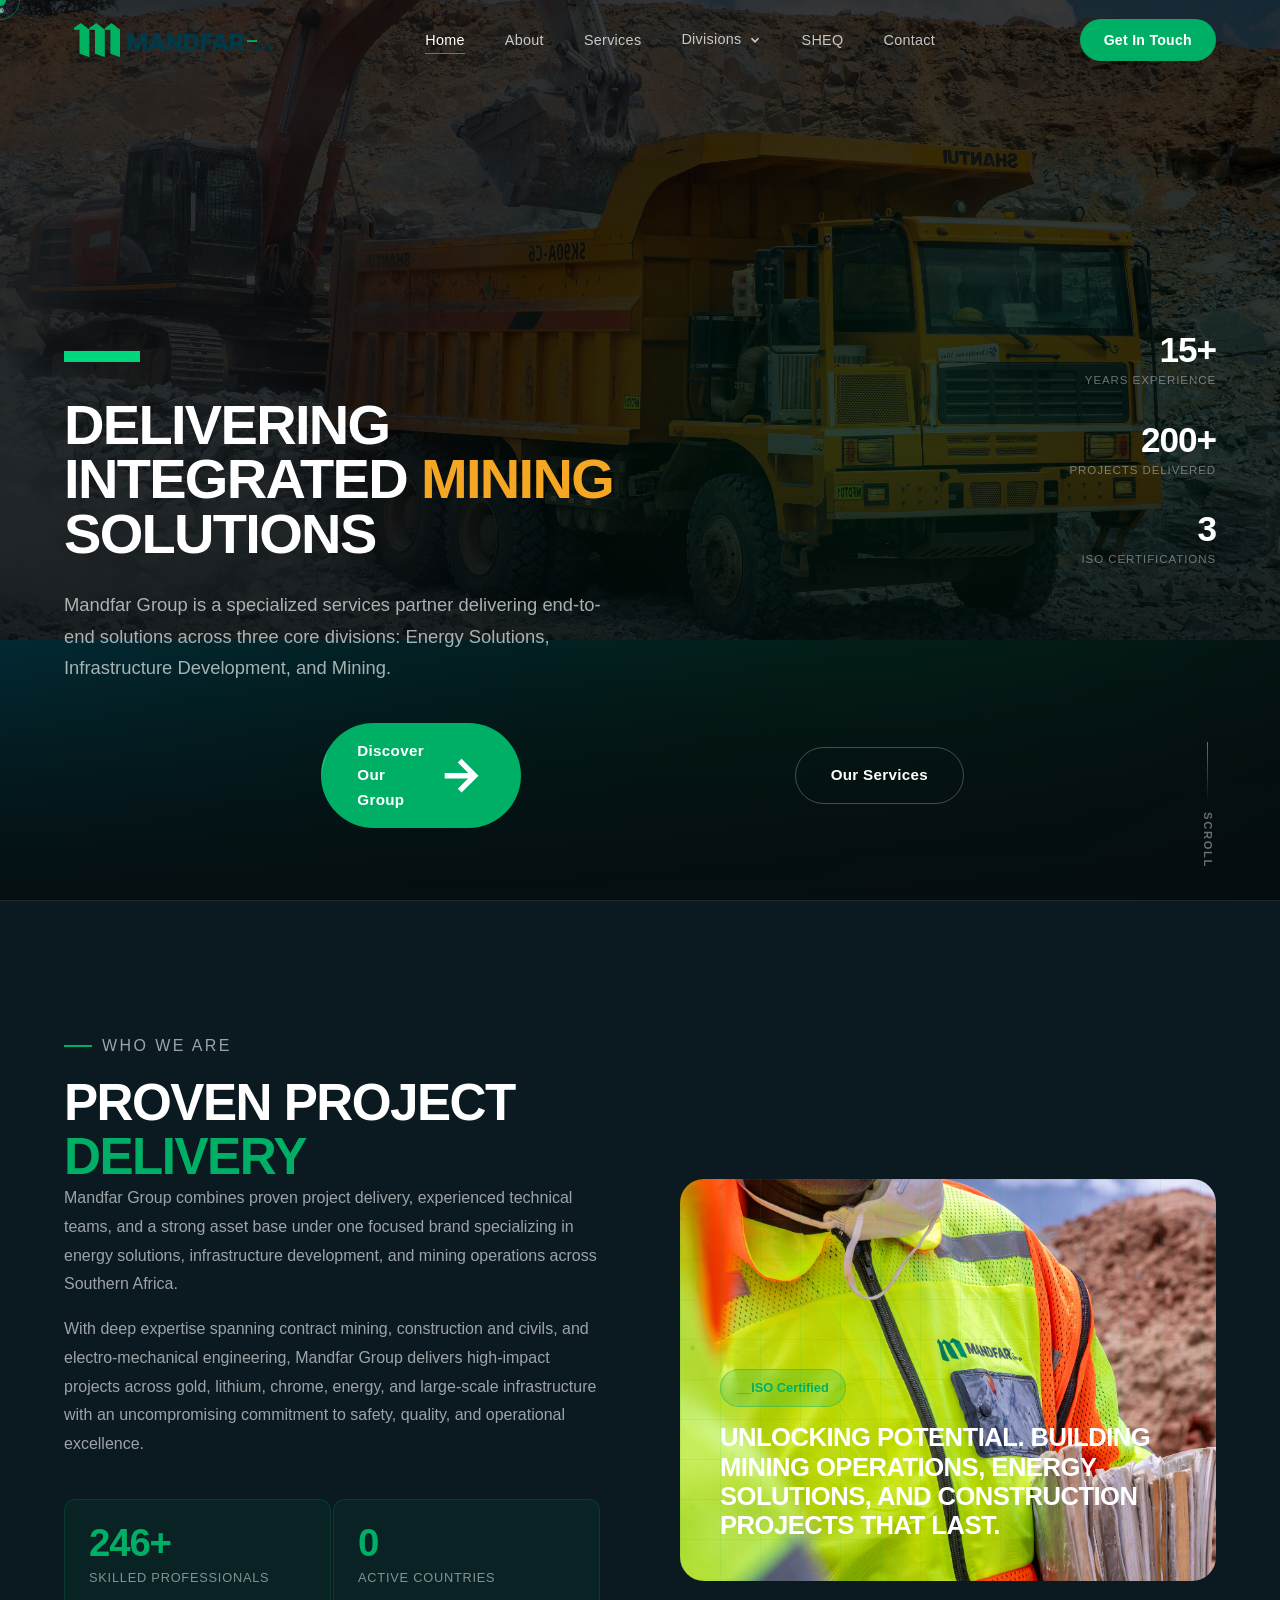
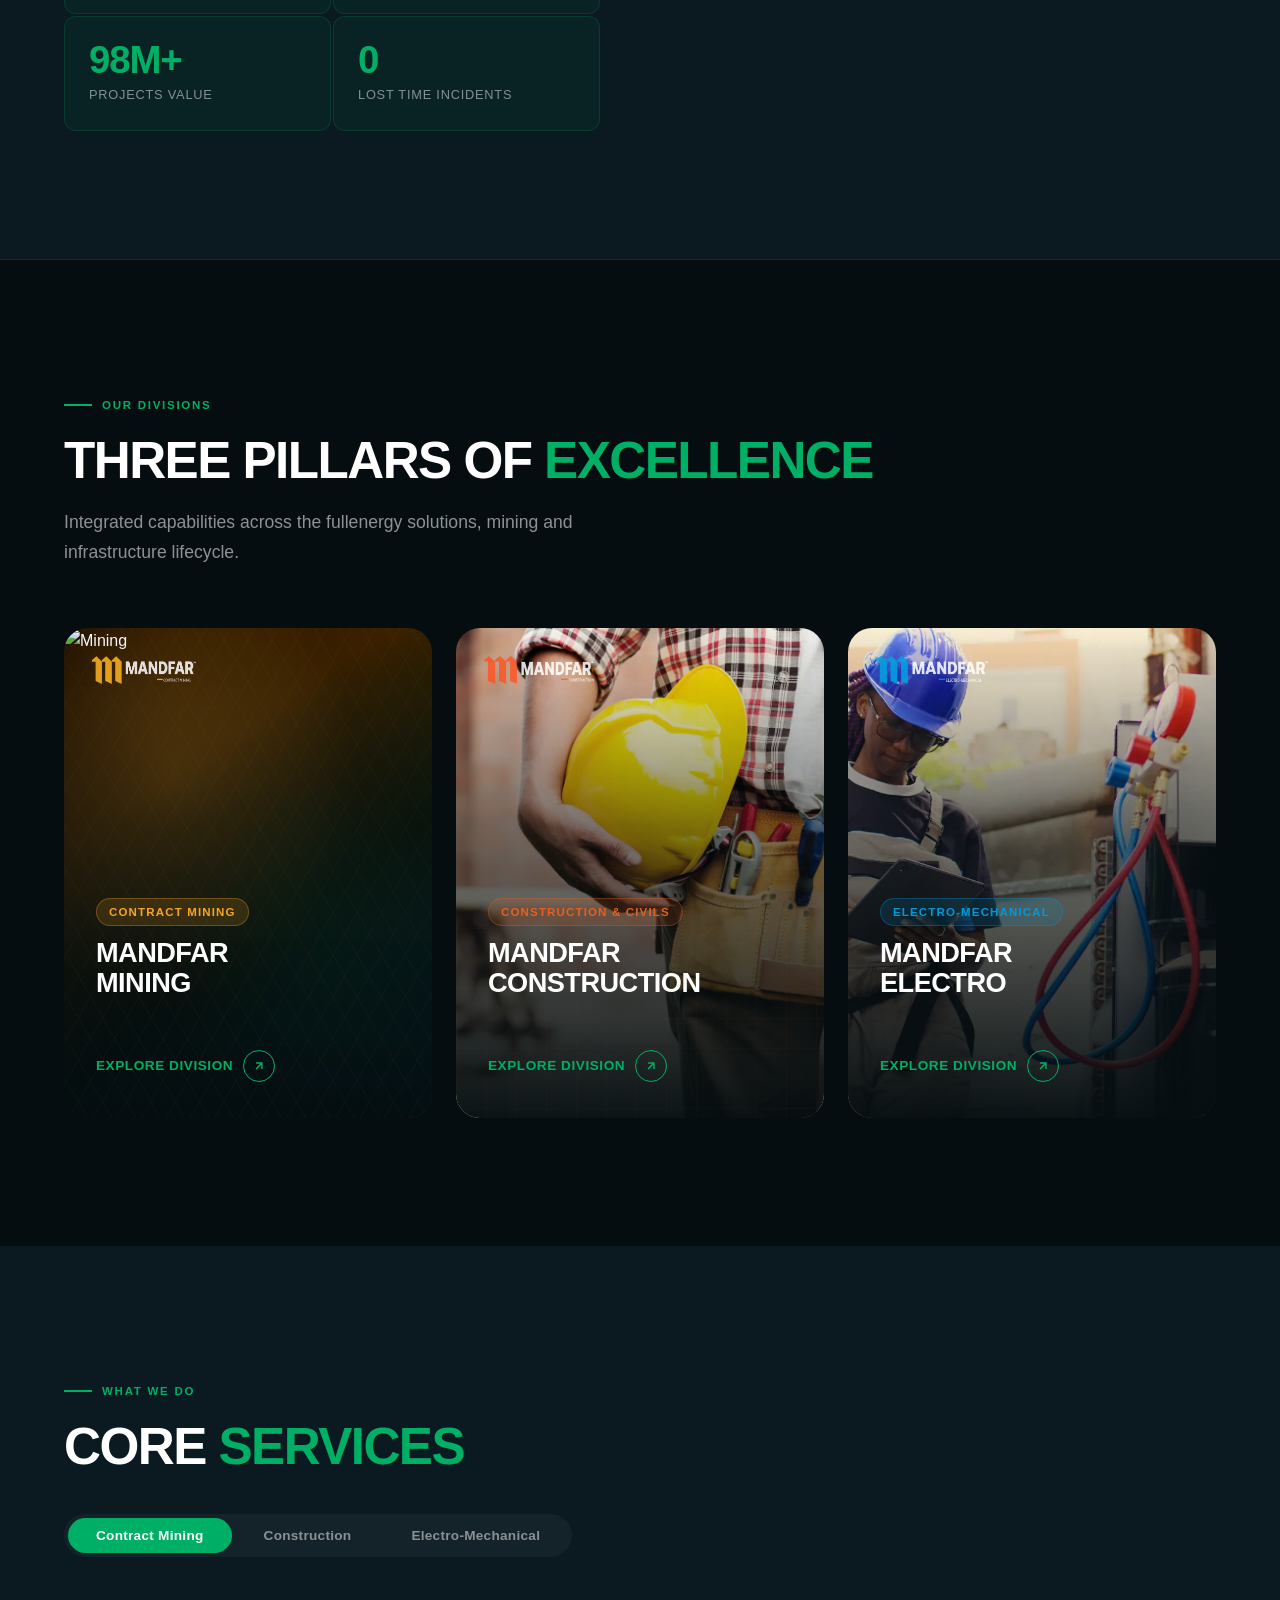
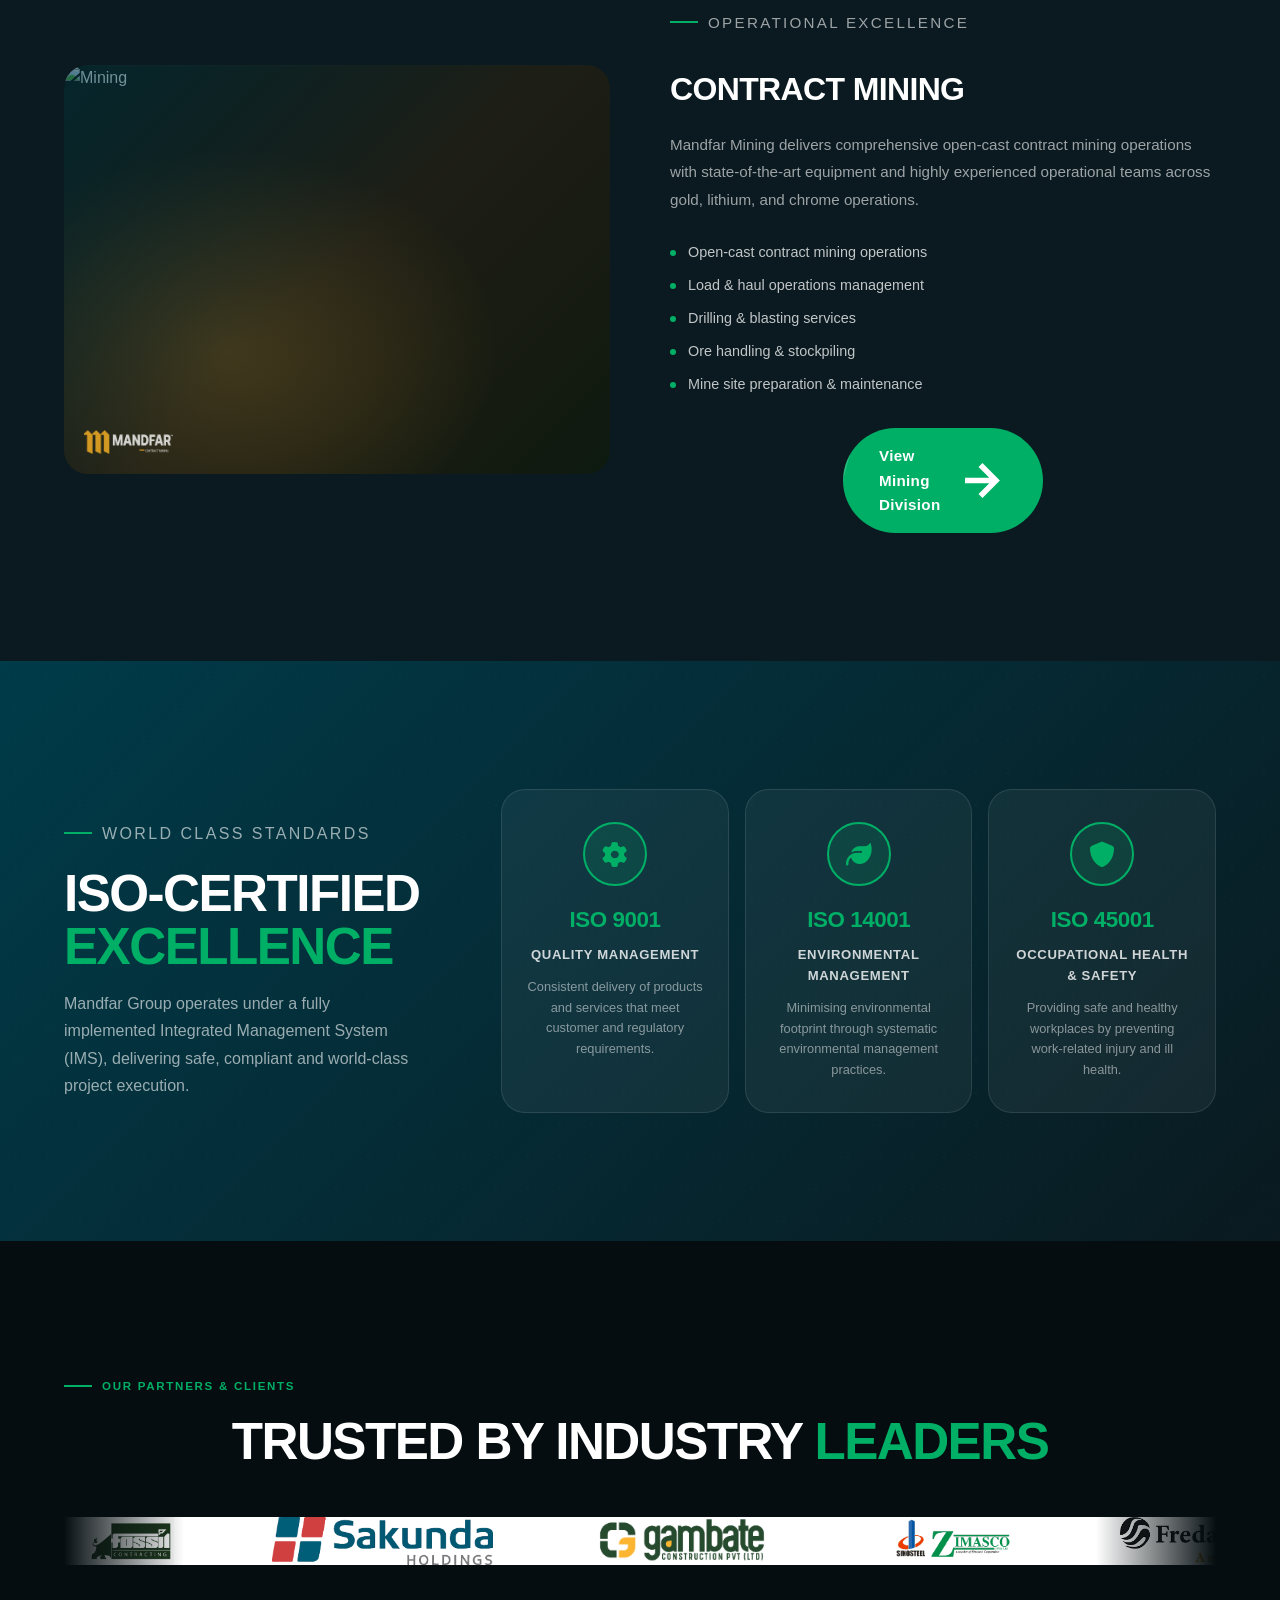
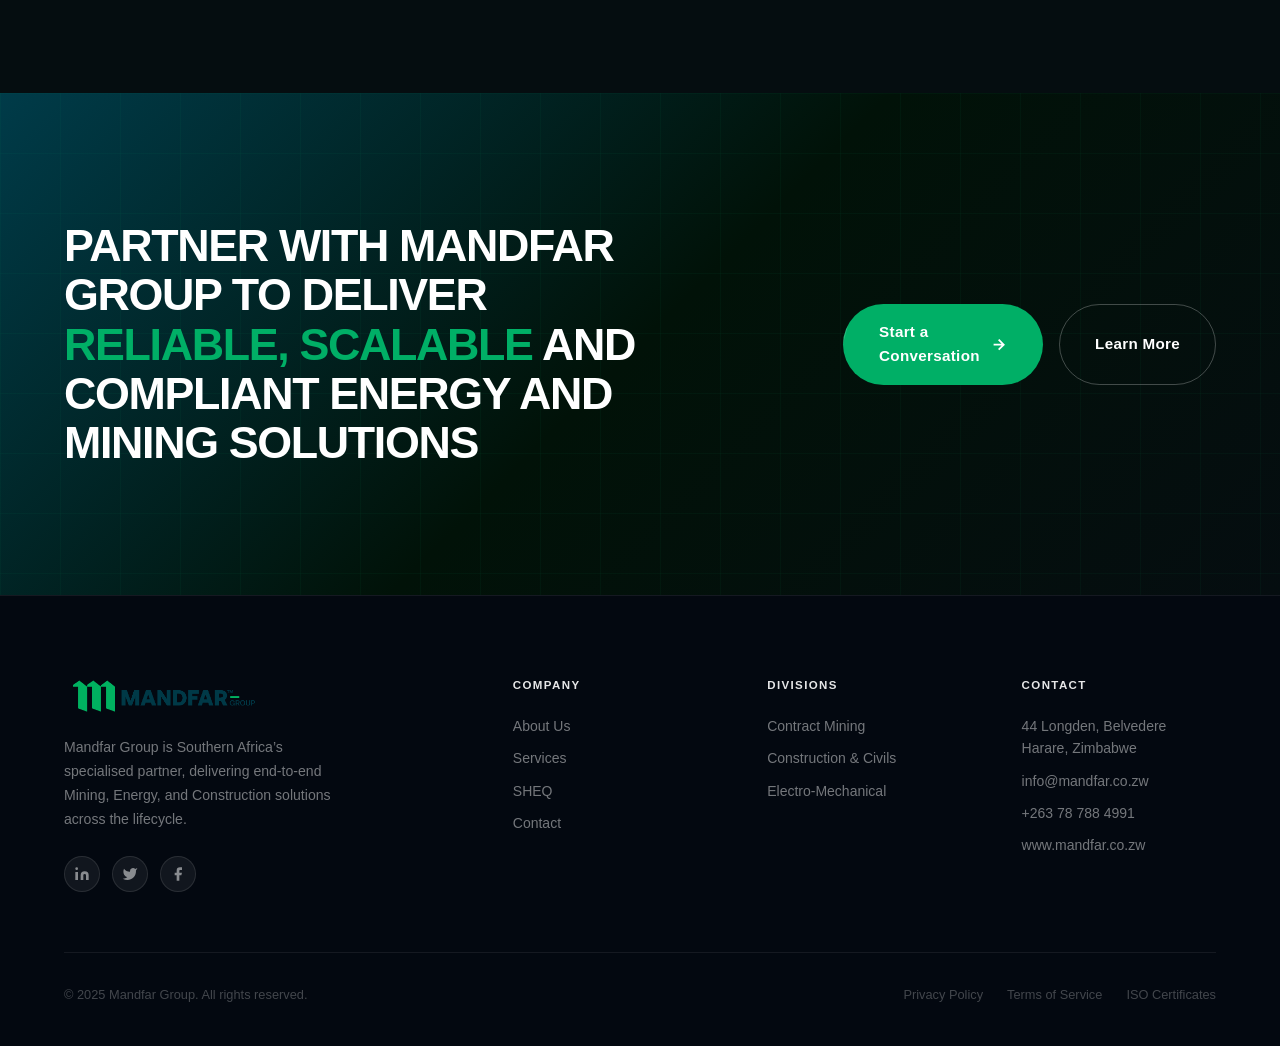
==== commit 8db31efc: "footer changes" ====
--- a/index.html
+++ b/index.html
@@ -91,7 +91,7 @@
   <canvas id="hero-canvas"></canvas>
   <div class="hero-overlay"></div>
   <div class="hero-content">
-    <div class="hero-tag"><span class="hero-tag-dot"></span> Southern Africa's Mining Services Leader</div>
+    <div class="hero-tag"></div>
     <h1 class="hero-title">
       <span class="hero-title-line"><span>Delivering</span></span>
       <span class="hero-title-line">
@@ -167,8 +167,7 @@
       <div class="about-visual-grid"></div>
       <div class="about-visual-content">
         <div class="about-visual-badge">__ISO Certified</div>
-        <div class="about-visual-text">Unlocking Potential. Building Mining Operations That Last.</div>
-        <div class="about-visual-sub">www.mandfar.co.zw</div>
+        <div class="about-visual-text">Unlocking Potential. Building Mining Operations, Energy Solutions, and Construction Projects That Last.</div>
       </div>
     </div>
   </div>
@@ -180,7 +179,7 @@
     <p class="section-label reveal">Our Divisions</p>
     <div style="display:flex;justify-content:space-between;align-items:flex-end;flex-wrap:wrap;gap:20px;">
       <h2 class="section-title reveal delay-1">Three Pillars of <span class="accent">Excellence</span></h2>
-      <p class="section-sub reveal delay-2" style="margin-top:0;">Integrated capabilities across the full mining and infrastructure lifecycle.</p>
+      <p class="section-sub reveal delay-2" style="margin-top:0;">Integrated capabilities across the fullenergy solutions, mining and infrastructure lifecycle.</p>
     </div>
     <div class="divisions-grid">
       <!-- Mining -->
@@ -408,7 +407,7 @@
 <!-- CTA Band -->
 <section class="section cta-band">
   <div class="section-inner cta-band-inner">
-    <h2 class="reveal">Partner with Mandfar Group to deliver <span class="accent">Reliable, Scalable</span> and Compliant Mining Solutions</h2>
+    <h2 class="reveal">Partner with Mandfar Group to deliver <span class="accent">Reliable, Scalable</span> and Compliant Energy and Mining Solutions</h2>
     <div class="cta-band-actions reveal delay-2">
       <a href="contact.html" class="btn-primary">Start a Conversation <svg class="btn-arrow" viewBox="0 0 24 24" fill="none" stroke="currentColor" stroke-width="2.5"><path d="M5 12h14M12 5l7 7-7 7"/></svg></a>
       <a href="about.html" class="btn-outline">Learn More</a>
@@ -422,7 +421,7 @@
     <div class="footer-top">
       <div class="footer-brand">
         <img src="assets/mainlogo.png" alt="Mandfar Group">
-        <p>Mandfar Group is a specialised mining services partner delivering end-to-end solutions across the mining lifecycle across Southern Africa.</p>
+        <p>Mandfar Group is Southern Africa’s specialised partner, delivering end‑to‑end Mining, Energy, and Construction solutions across the lifecycle.</p>
         <div class="footer-social">
           <a href="#" class="social-link" aria-label="LinkedIn"><svg width="16" height="16" viewBox="0 0 24 24" fill="currentColor"><path d="M16 8a6 6 0 016 6v7h-4v-7a2 2 0 00-2-2 2 2 0 00-2 2v7h-4v-7a6 6 0 016-6zM2 9h4v12H2z"/><circle cx="4" cy="4" r="2"/></svg></a>
           <a href="#" class="social-link" aria-label="Twitter"><svg width="16" height="16" viewBox="0 0 24 24" fill="currentColor"><path d="M23 3a10.9 10.9 0 01-3.14 1.53 4.48 4.48 0 00-7.86 3v1A10.66 10.66 0 013 4s-4 9 5 13a11.64 11.64 0 01-7 2c9 5 20 0 20-11.5a4.5 4.5 0 00-.08-.83A7.72 7.72 0 0023 3z"/></svg></a>
--- a/css/main.css
+++ b/css/main.css
@@ -108,7 +108,7 @@
 .hero-bg::before{content:'';position:absolute;inset:0;background:radial-gradient(ellipse 60% 60% at 70% 50%,rgba(0,175,102,.12) 0%,transparent 70%);}
 .hero-overlay{position:absolute;inset:0;background:linear-gradient(to bottom,transparent 50%,rgba(5,13,16,.95) 100%);}
 .hero-content{position:relative;z-index:2;max-width:900px;}
-.hero-tag{display:inline-flex;align-items:center;gap:8px;padding:6px 14px 6px 8px;background:rgba(0,175,102,.12);border:1px solid rgba(0,175,102,.3);border-radius:100px;font-size:.78rem;font-weight:600;letter-spacing:.1em;text-transform:uppercase;color:var(--green);margin-bottom:28px;opacity:0;animation:heroFadeUp .8s 1.4s var(--ease-out) forwards;}
+.hero-tag{display:inline-flex;width: 2cm;height: 0.3cm;background:var(--green-light);border:var(--green-light);margin-bottom:28px;opacity:0;animation:heroFadeUp .8s 1.4s var(--ease-out) forwards;}
 .hero-tag-dot{width:6px;height:6px;border-radius:50%;background:var(--green);animation:pulse 2s infinite;}
 .hero-title{font-size:clamp(2.3rem,5vw,3.5rem);font-weight:900;line-height:.96;letter-spacing:-.03em;text-transform:uppercase;margin-bottom:28px;overflow:hidden;}
 .hero-title-line{display:block;overflow:hidden;}
@@ -284,7 +284,7 @@
 .page-hero-content{position:relative;z-index:2;}
 .page-hero-breadcrumb{display:flex;align-items:center;gap:8px;font-size:.8rem;font-weight:500;color:rgba(255,255,255,.4);margin-bottom:16px;text-transform:uppercase;letter-spacing:.08em;}
 .page-hero-breadcrumb span{color:var(--green);}
-.page-hero h1{font-size:clamp(2.5rem,6vw,5.5rem);font-weight:900;line-height:.95;letter-spacing:-.03em;text-transform:uppercase;}
+.page-hero h1{font-size:clamp(2rem,5.3vw,4.8rem);font-weight:900;line-height:.95;letter-spacing:-.03em;text-transform:uppercase;}
 .page-hero-sub{font-size:1.1rem;font-weight:300;color:rgba(255,255,255,.6);margin-top:16px;max-width:560px;}
 
 /* Projects Grid */
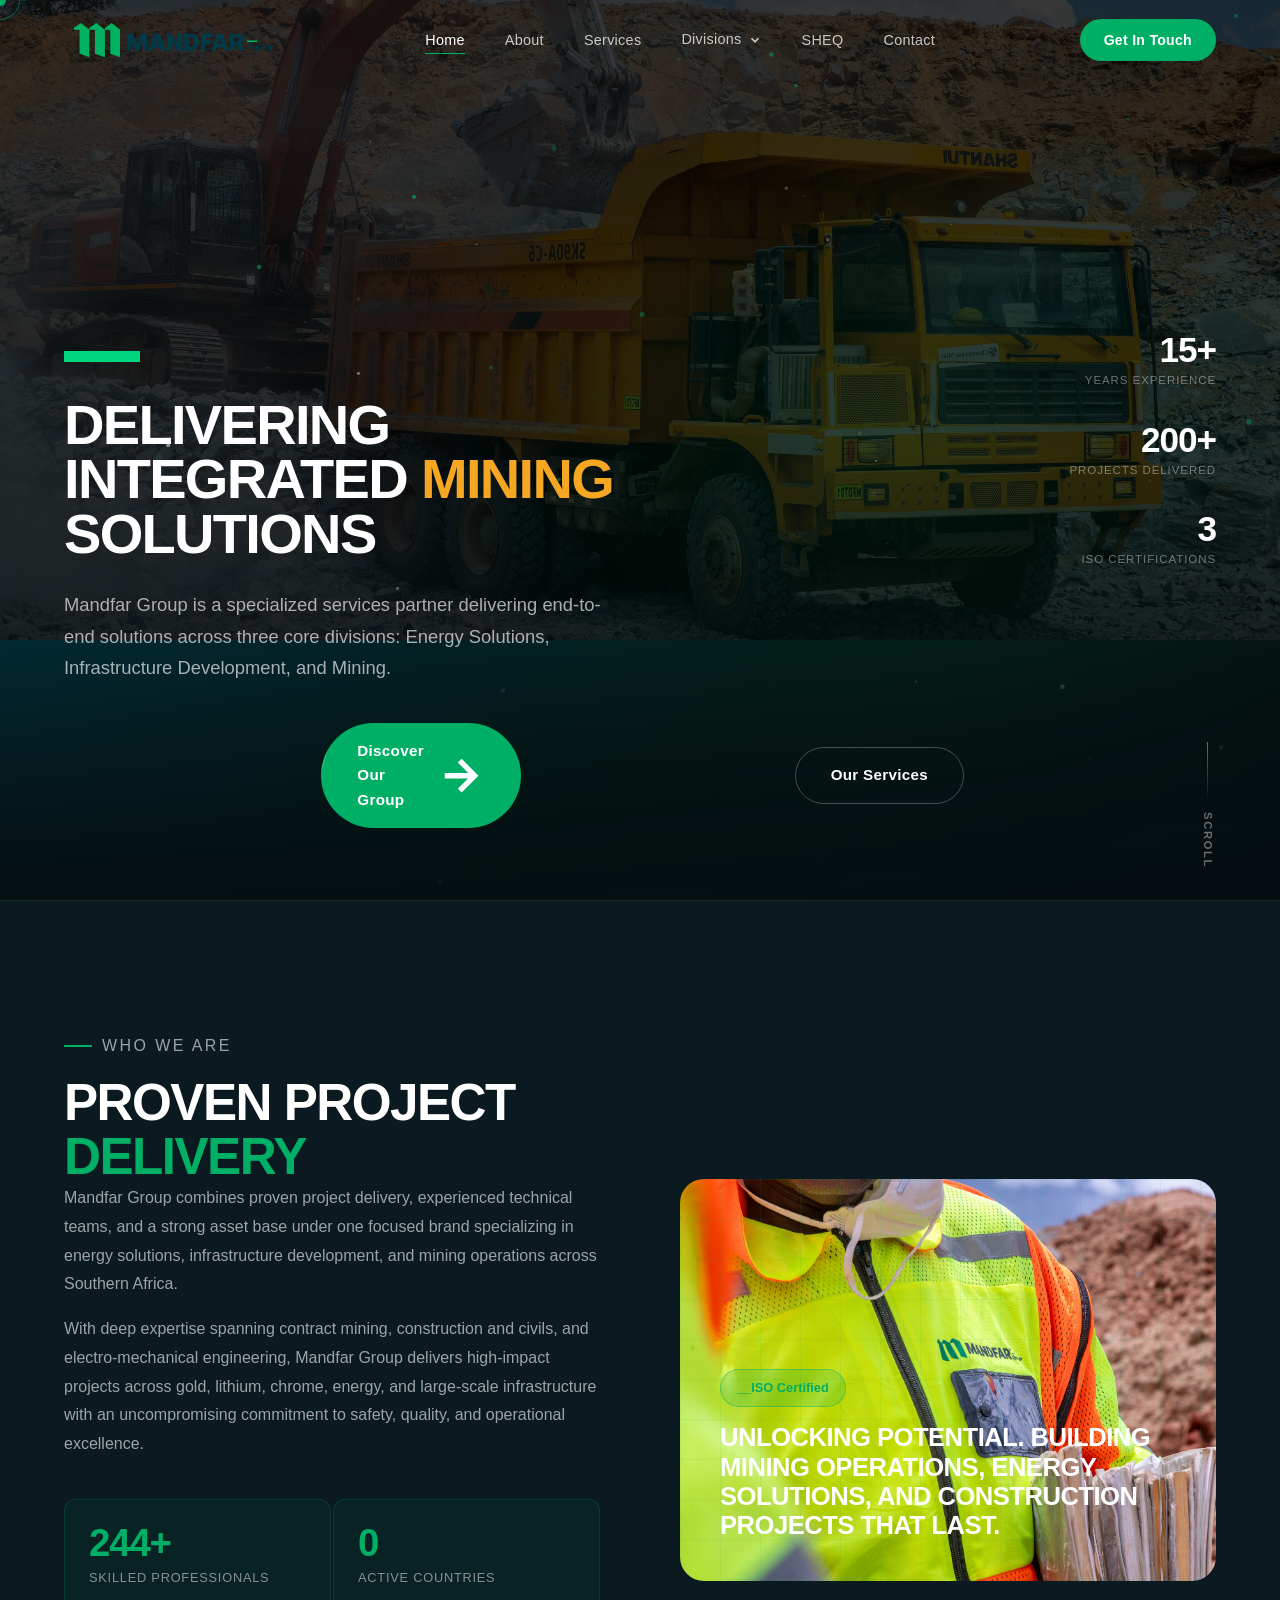
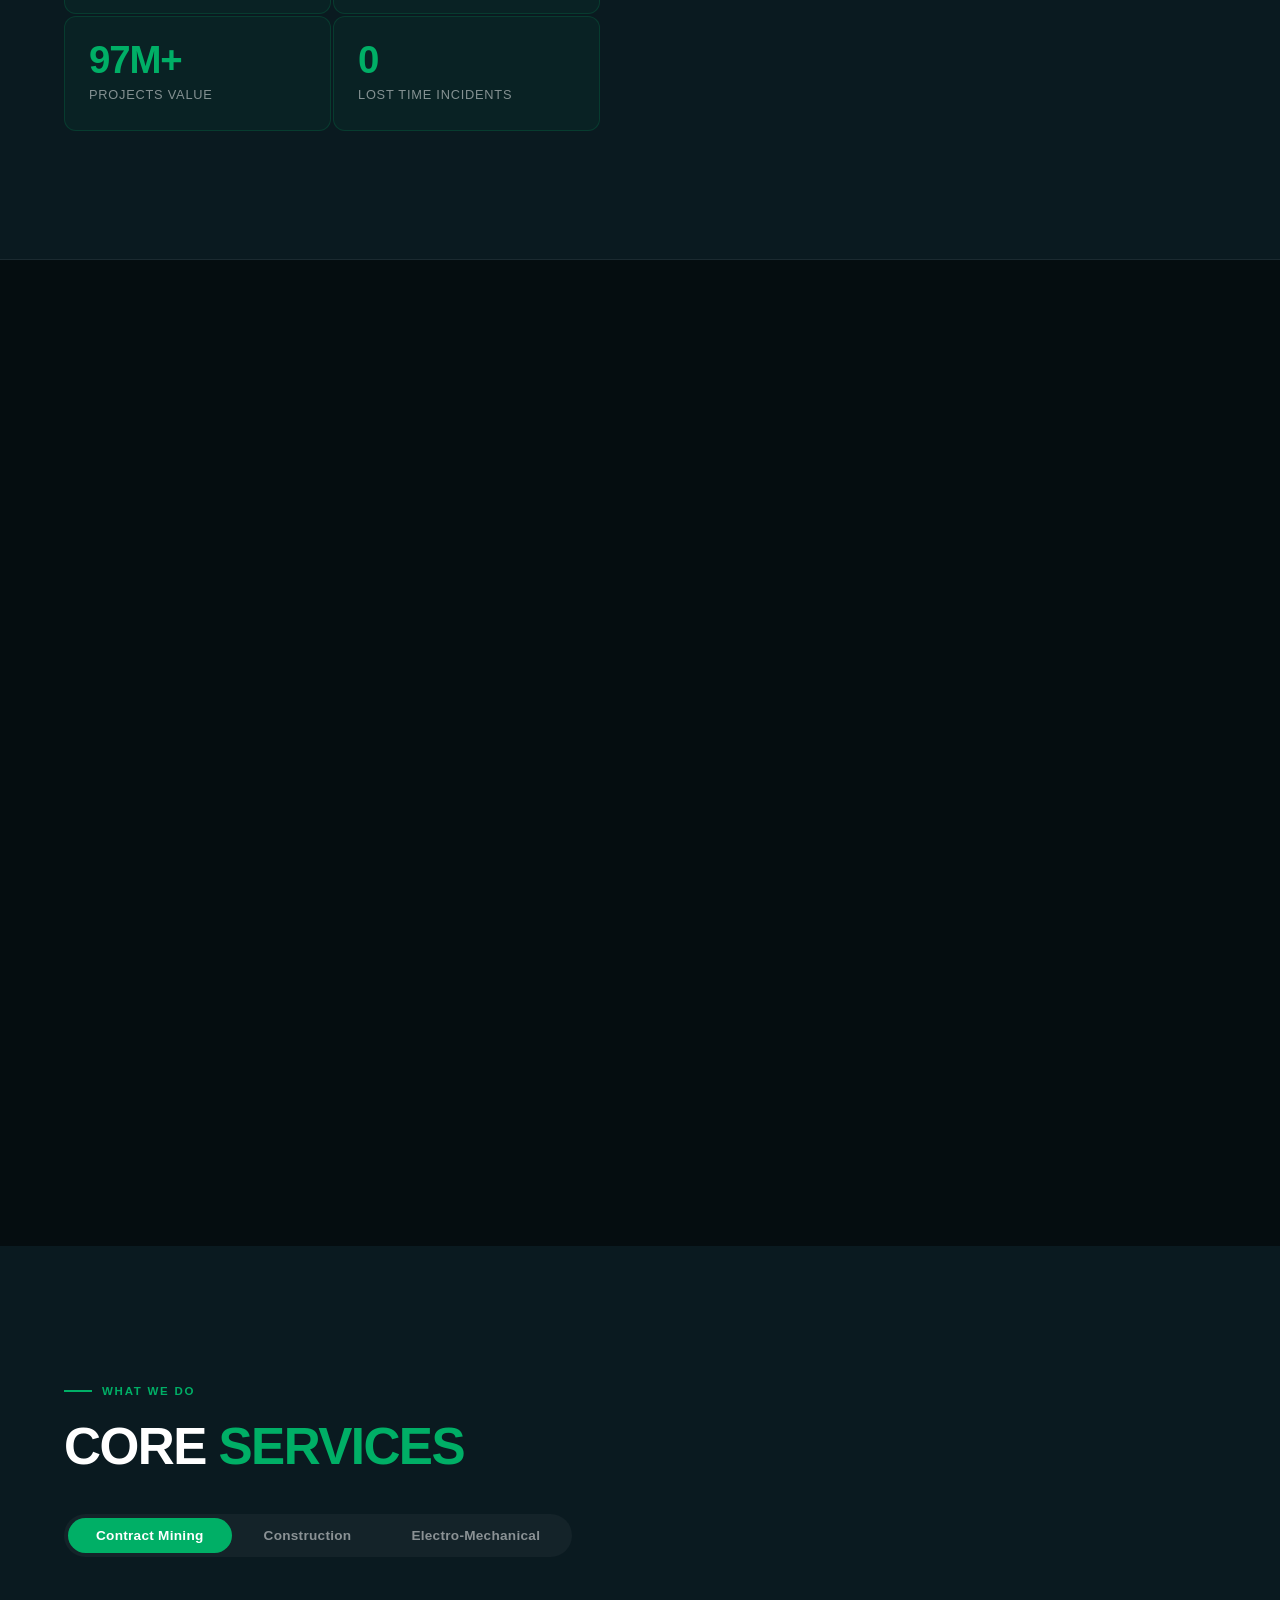
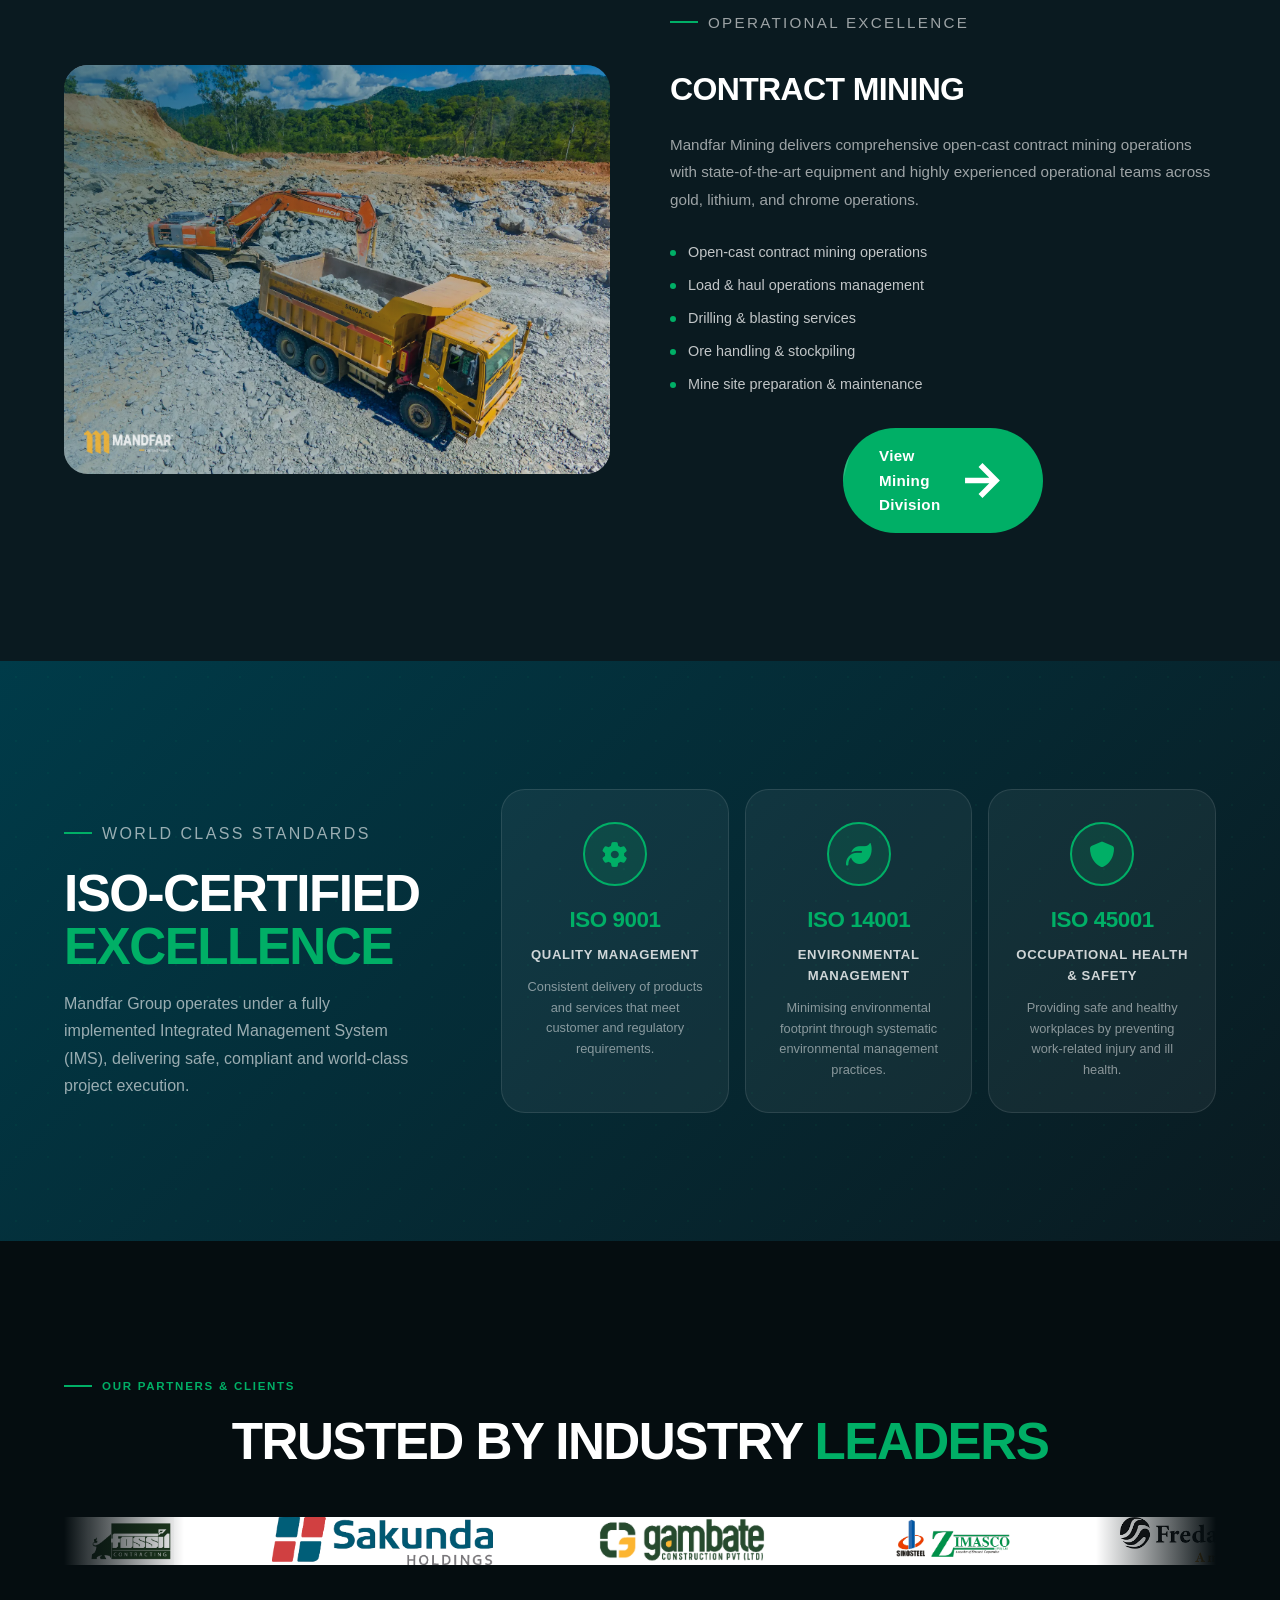
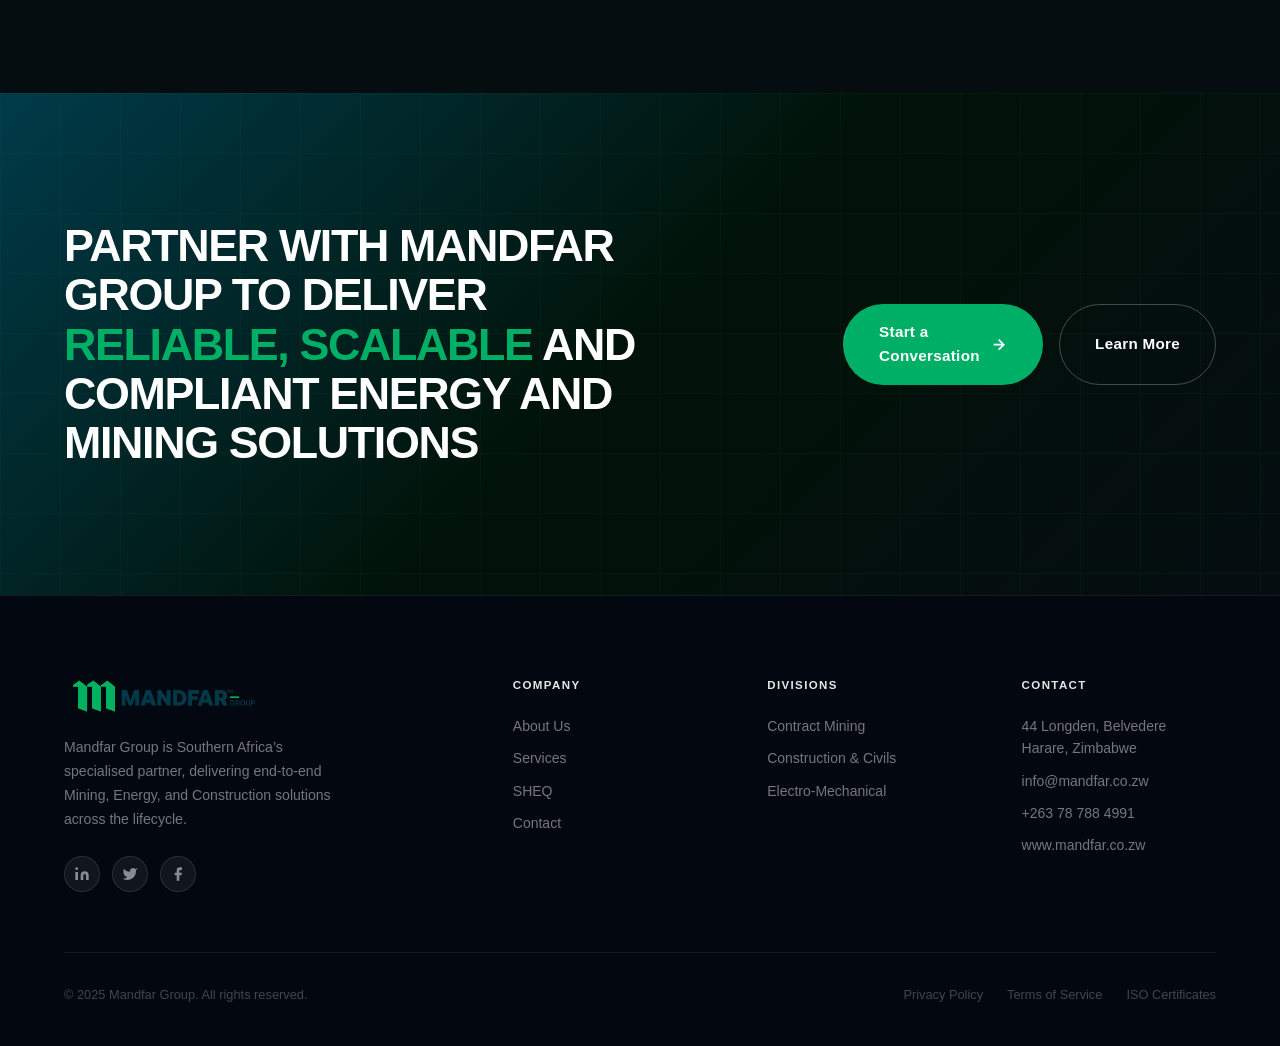
==== commit 4c3984b5: "additions" ====
--- a/index.html
+++ b/index.html
@@ -185,7 +185,7 @@
       <!-- Mining -->
       <div class="division-card division-mining reveal delay-1">
         <div class="division-bg">
-          <div class="division-bg-img"><img src="assets/arielmineshot.jpg" alt="Mining"></div>
+          <div class="division-bg-img"><img src="assets/arielmineshot.webp" alt="Mining"></div>
           <div class="division-pattern"></div>
           <div class="division-bg-overlay"></div>
         </div>
@@ -275,7 +275,7 @@
 
     <div class="services-content active" id="tab-mining">
       <div class="services-visual reveal-left">
-        <div class="services-visual-bg mining-bg-1"><img src="assets/miningshot.jpg" alt="Mining"></div>
+        <div class="services-visual-bg mining-bg-1"><img src="assets/miningshot.webp" alt="Mining"></div>
         <div class="services-visual-overlay"></div>
         <div style="position:absolute;bottom:20px;left:20px;z-index:2;">
           <img src="assets/mining.png" style="height:24px;opacity:.8;">
--- a/css/main.css
+++ b/css/main.css
@@ -279,7 +279,7 @@
 
 /* Page Hero */
 .page-hero{position:relative;height:55vh;min-height:420px;display:flex;flex-direction:column;justify-content:flex-end;padding:0 var(--pad-x) clamp(40px,6vh,80px);overflow:hidden;}
-.page-hero-bg{position:absolute;inset:0;}
+.page-hero-bg{position:absolute;inset:0;align-items: center;}
 .page-hero-overlay{position:absolute;inset:0;background:linear-gradient(to bottom,rgba(5,13,16,.3) 0%,rgba(5,13,16,.9) 100%);}
 .page-hero-content{position:relative;z-index:2;}
 .page-hero-breadcrumb{display:flex;align-items:center;gap:8px;font-size:.8rem;font-weight:500;color:rgba(255,255,255,.4);margin-bottom:16px;text-transform:uppercase;letter-spacing:.08em;}
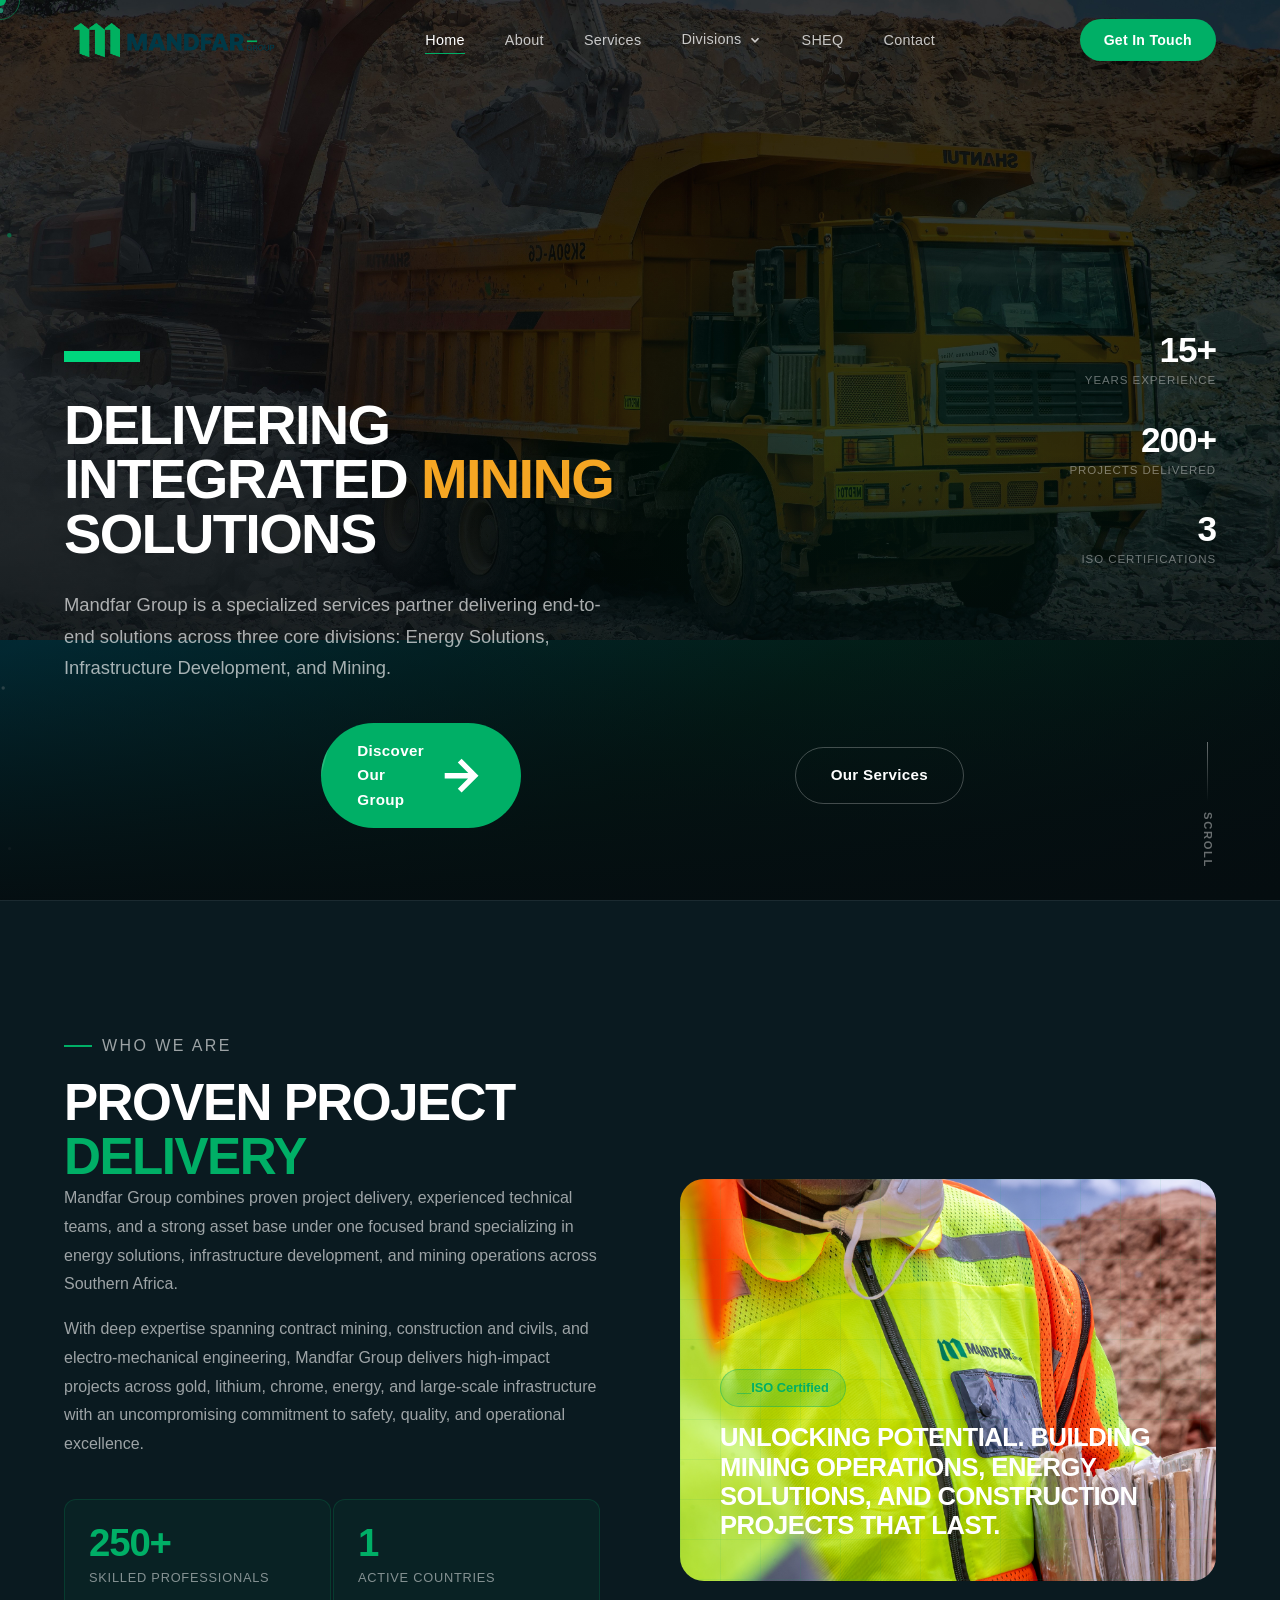
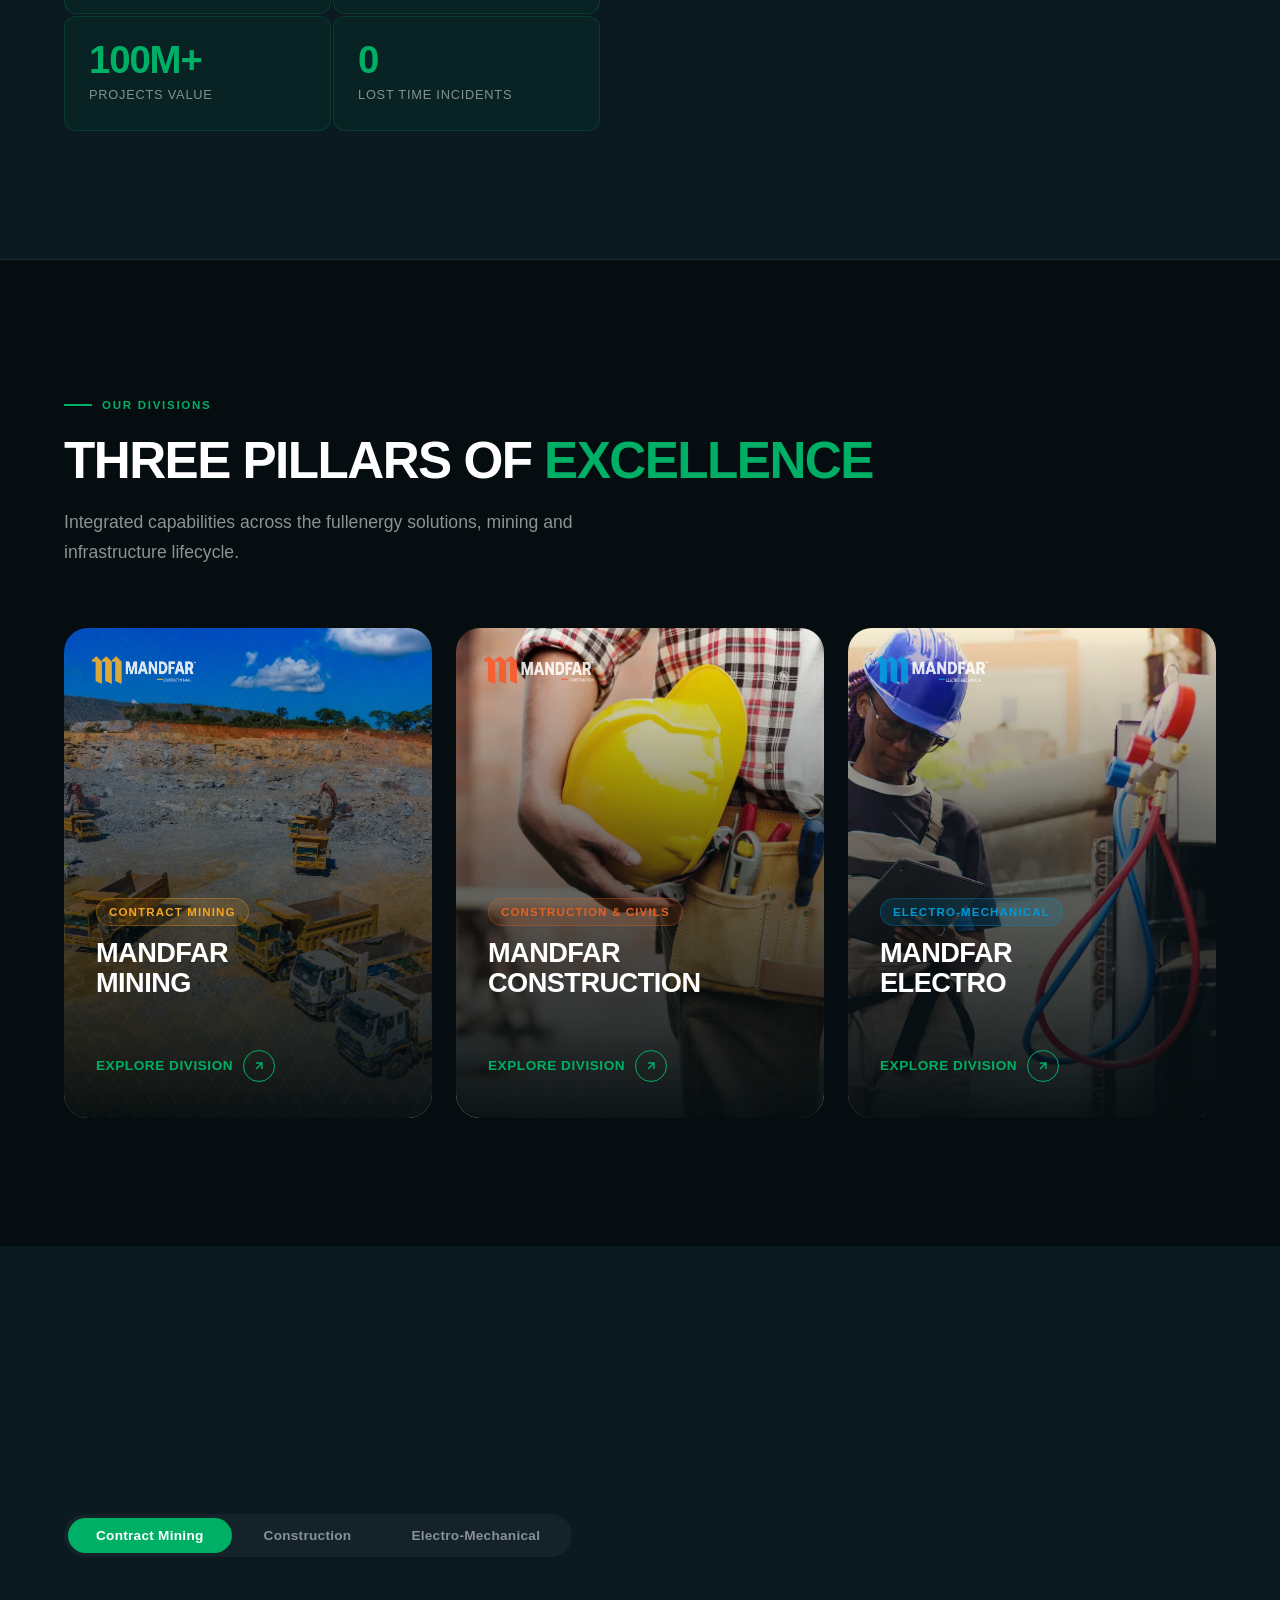
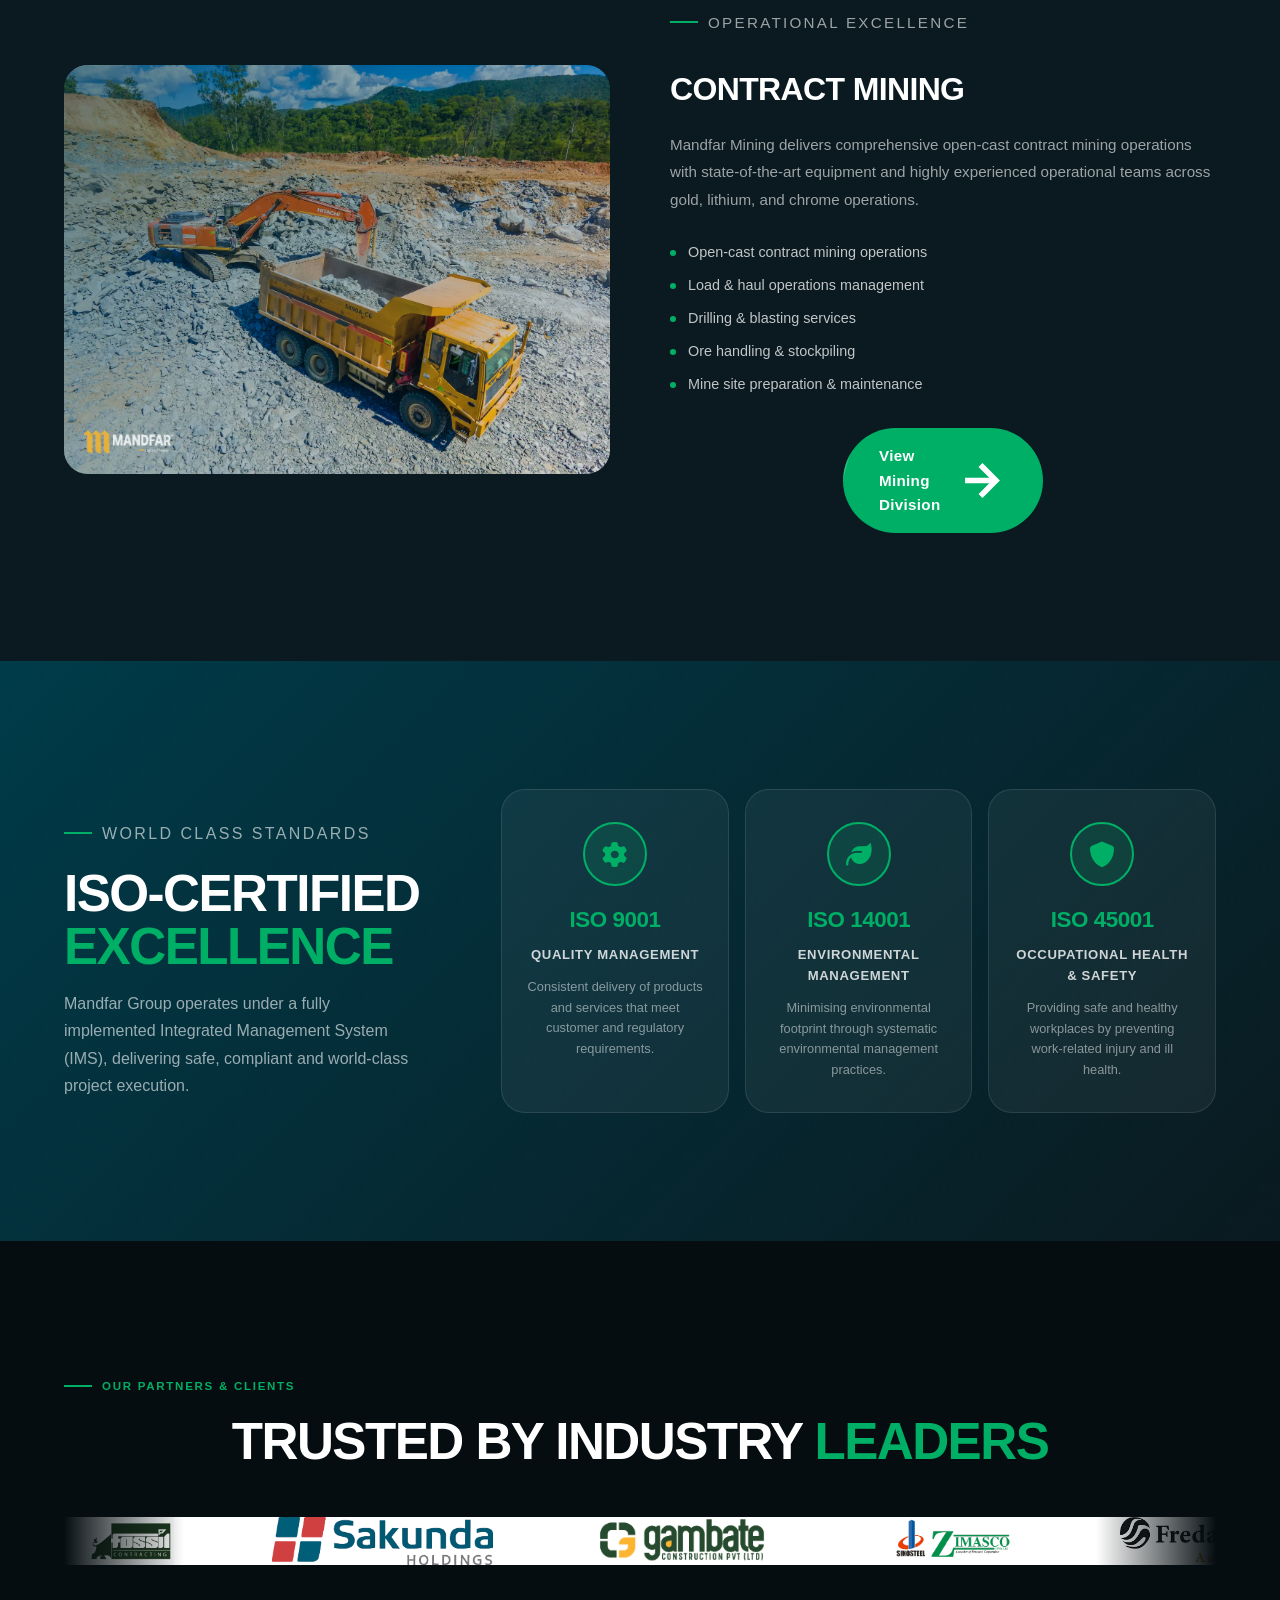
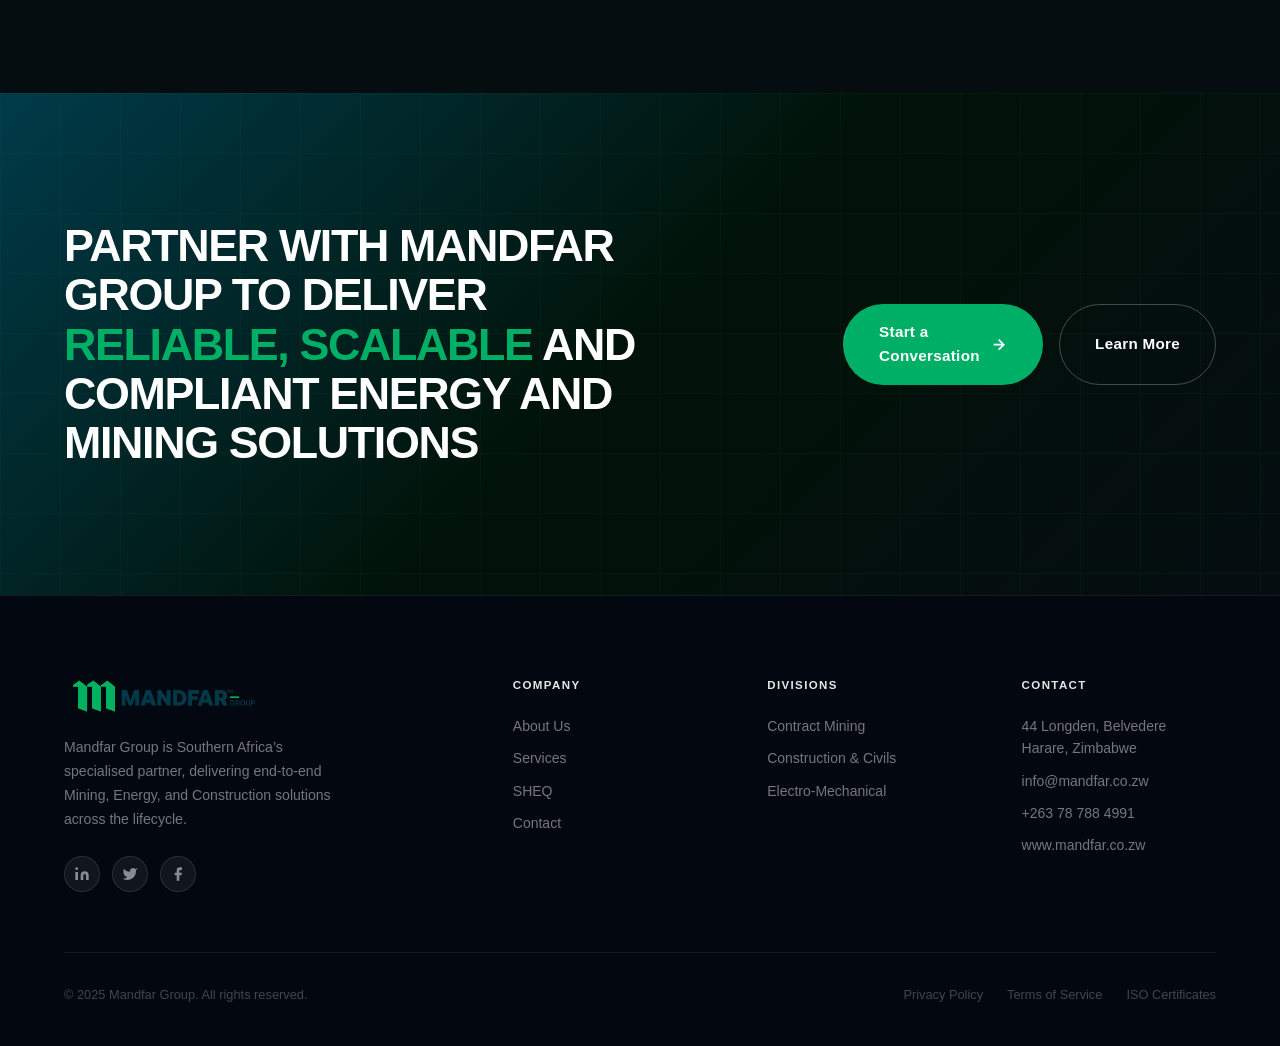
==== commit 3d55c039: "last" ====
--- a/index.html
+++ b/index.html
@@ -5,7 +5,7 @@
 <meta charset="UTF-8">
 <meta name="viewport" content="width=device-width,initial-scale=1">
 <title>Mandfar Group — Delivering Integrated Mining Solutions</title>
-<meta name="description" content="Mandfar Group is a specialised mining services partner delivering end-to-end solutions across the mining lifecycle across Southern Africa.">
+<meta name="description" content="Mandfar Group delivers integrated contract mining, civil construction, and electro-mechanical solutions across Southern Africa. ISO-certified. Proven at scale.">
 <link rel="stylesheet" href="css/main.css">
 <link rel="stylesheet" href="https://cdnjs.cloudflare.com/ajax/libs/font-awesome/6.5.1/css/all.min.css">
 <style>
